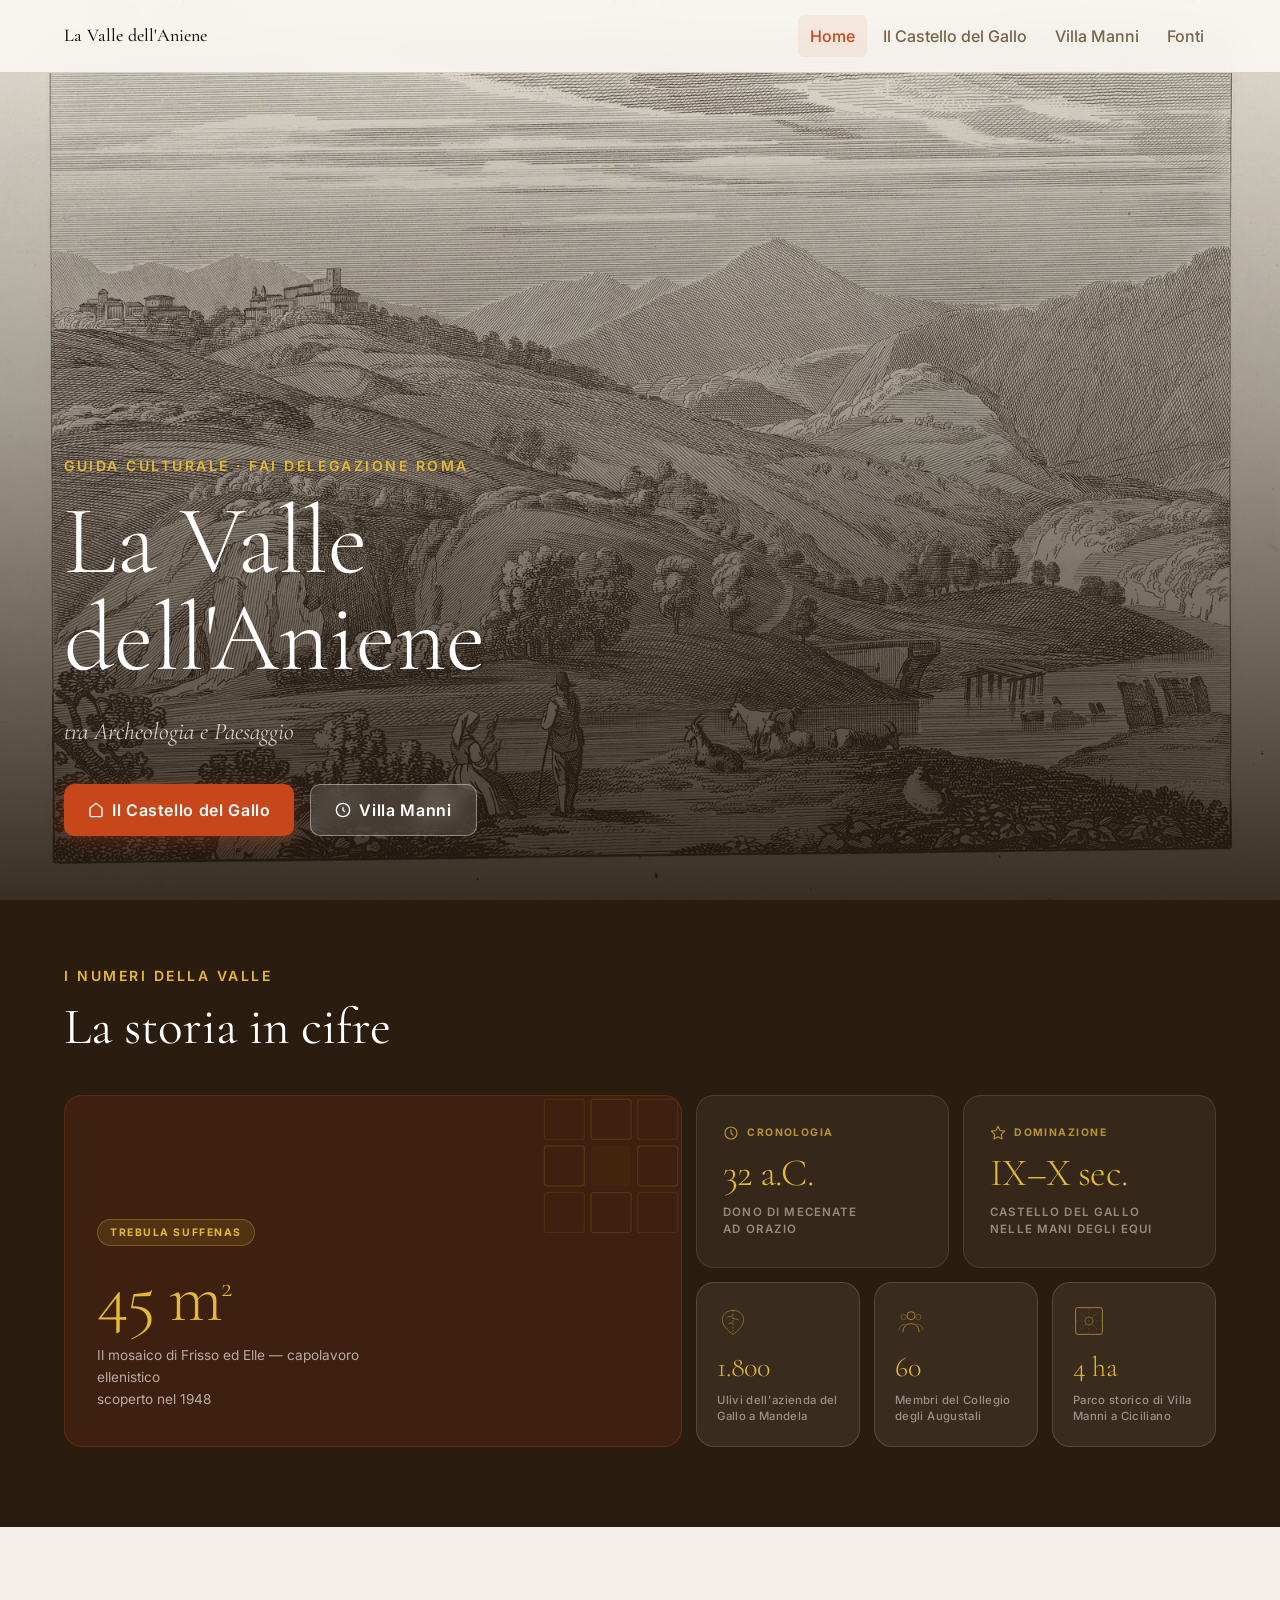
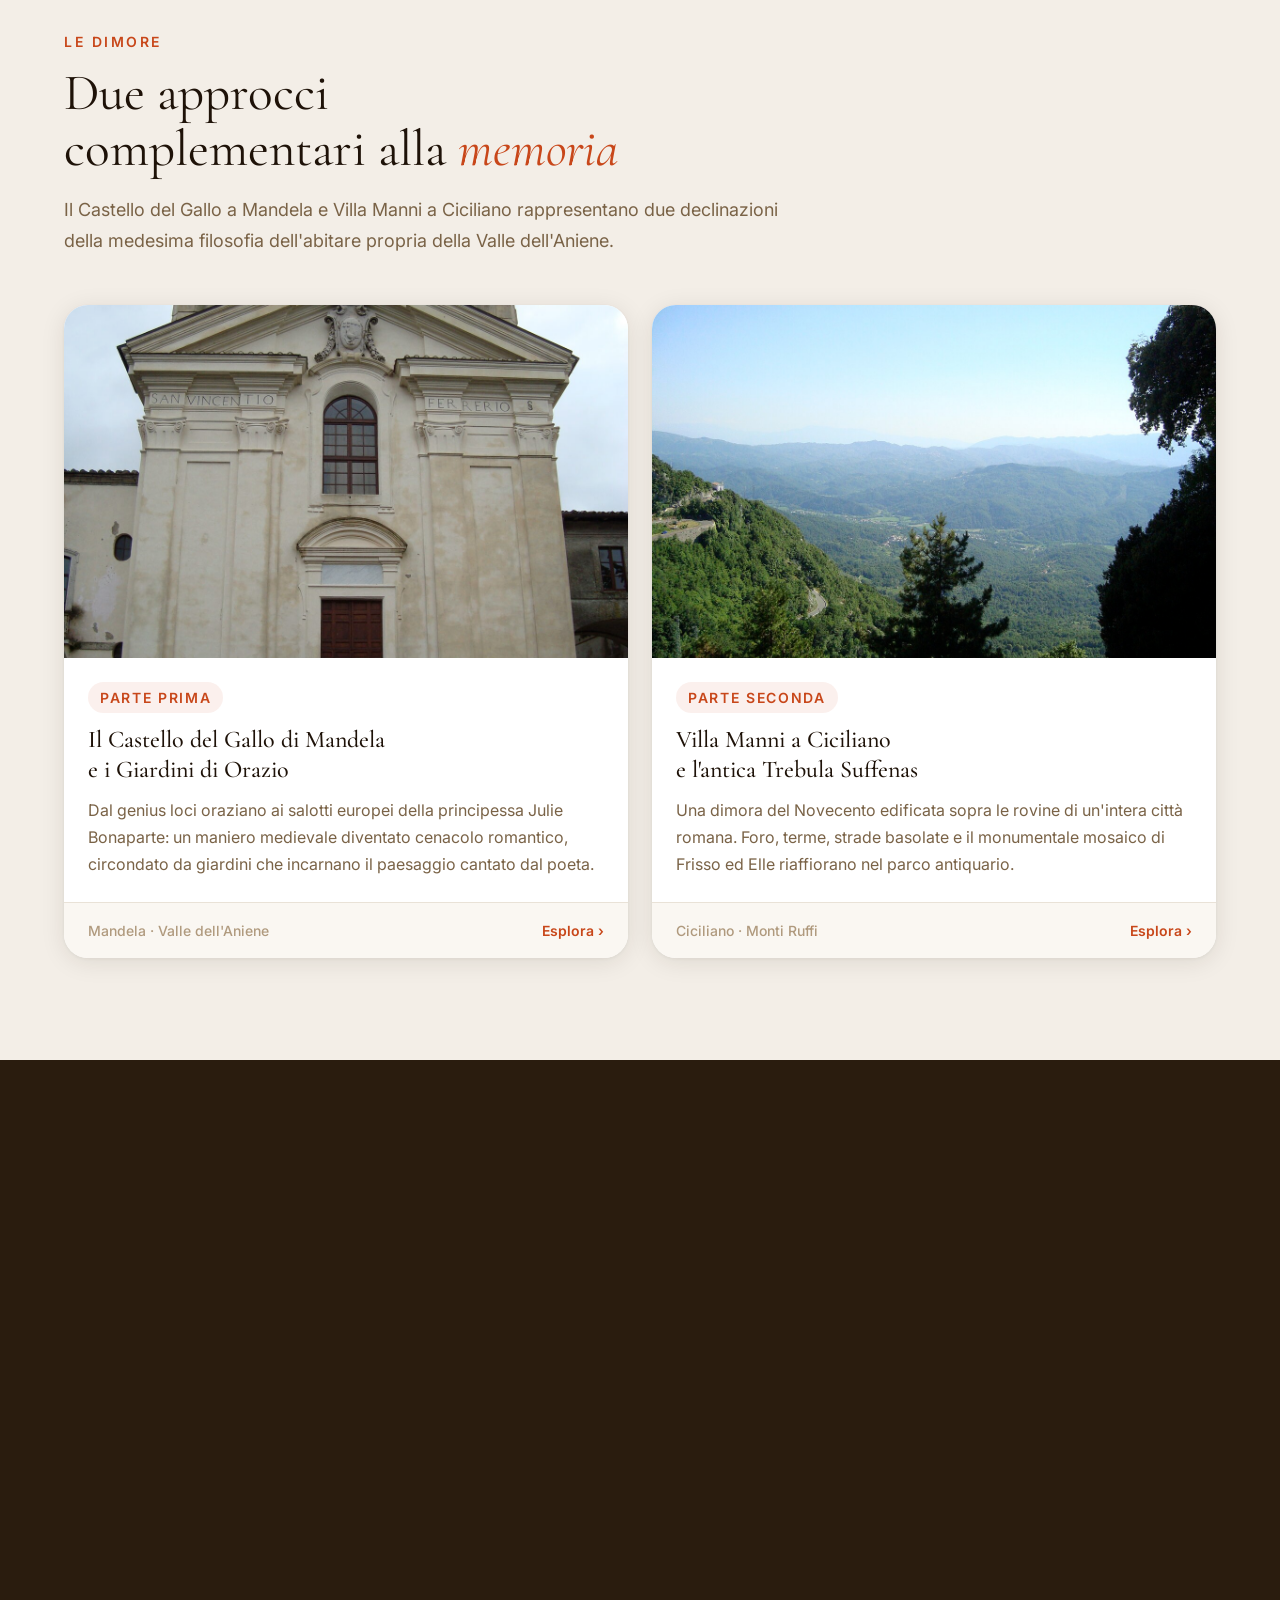
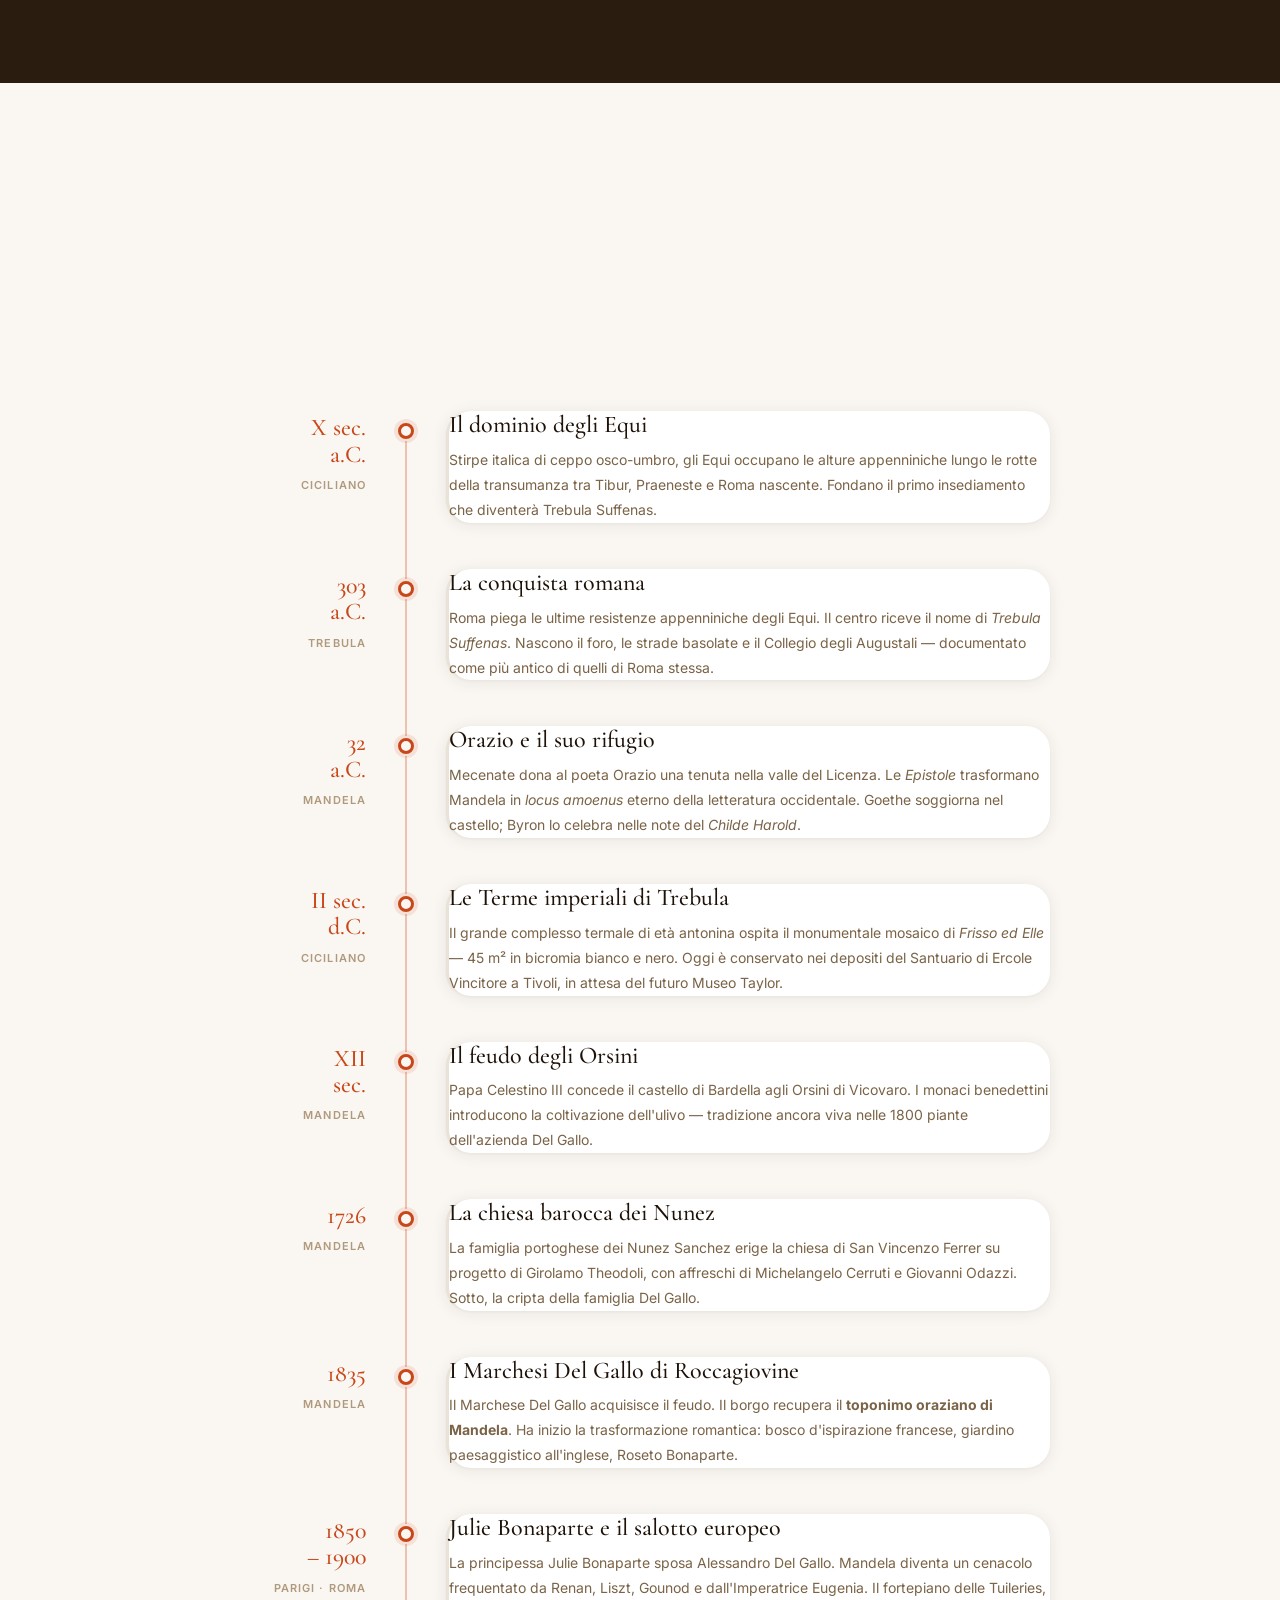
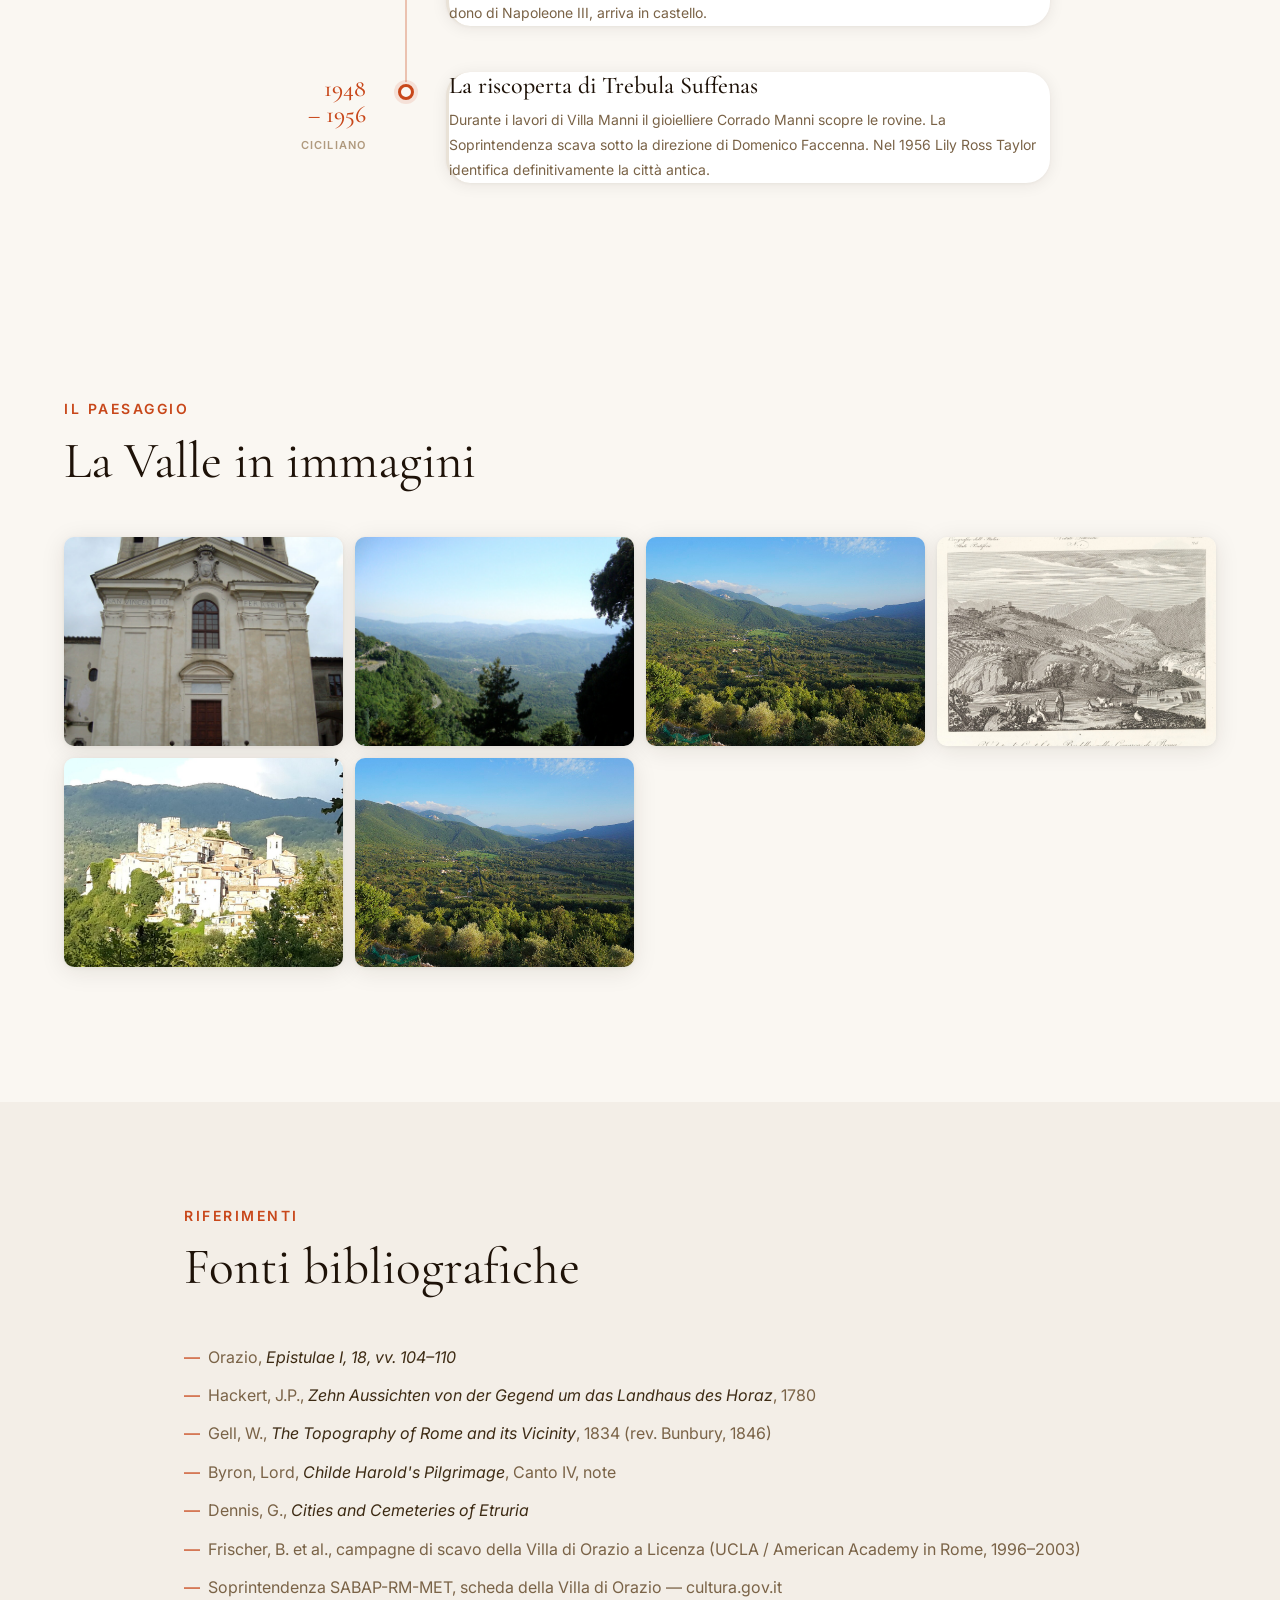
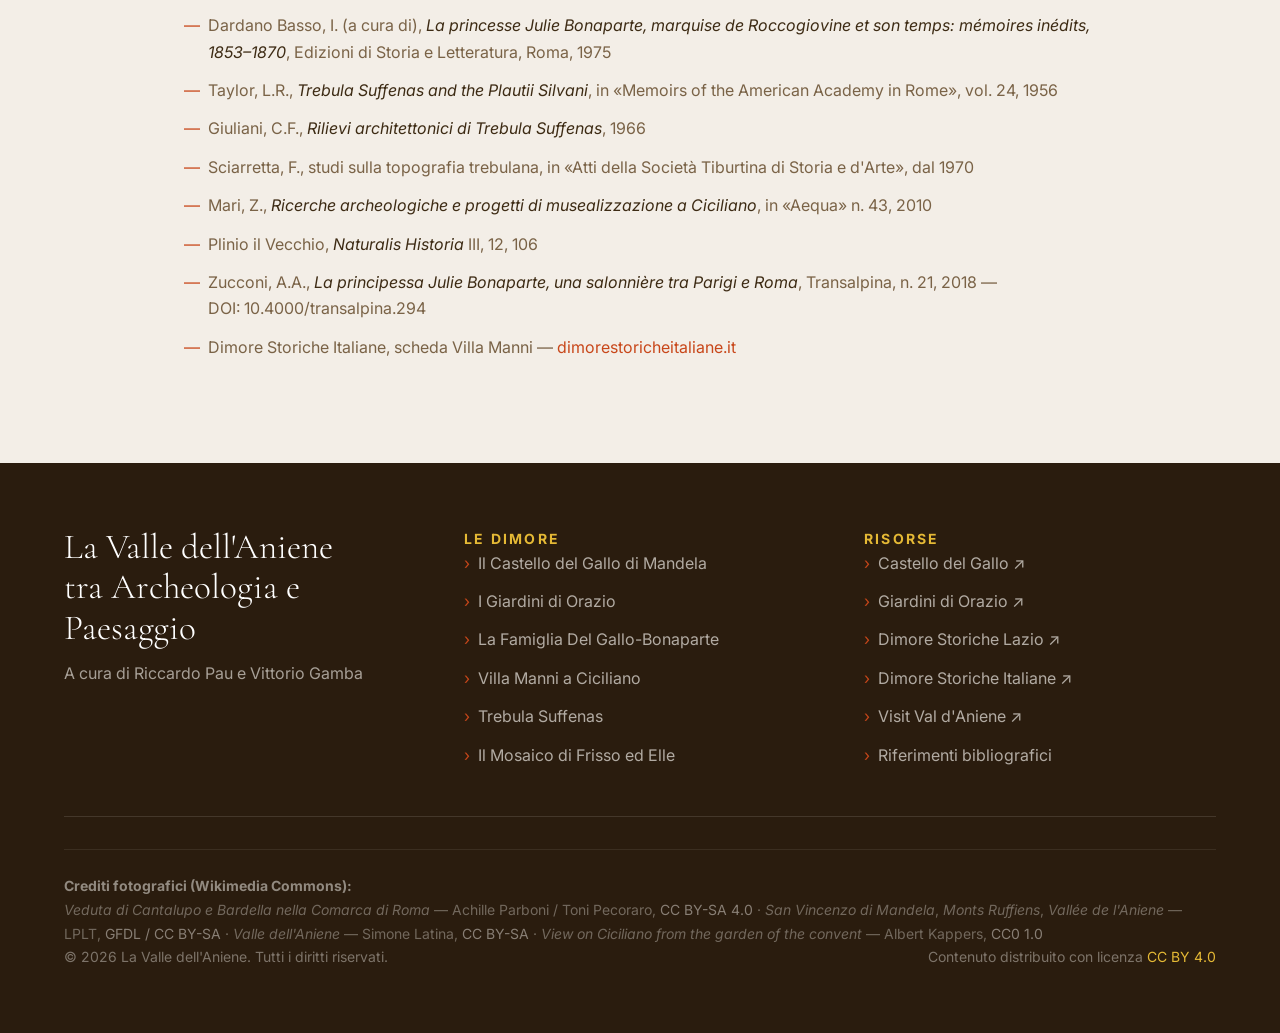
==== index.html @ 8fbff238 "Sito completo: Valle dell'Aniene — Guida Culturale FAI" ====
<!DOCTYPE html>
<html lang="it" data-theme="light">
<head>
  <meta charset="UTF-8"/>
  <meta name="viewport" content="width=device-width, initial-scale=1.0"/>
  <meta name="description" content="Guida culturale FAI Delegazione Roma — La Valle dell'Aniene tra Archeologia e Paesaggio. Il Castello del Gallo di Mandela e Villa Manni a Ciciliano."/>
  <title>Valle dell'Aniene — Guida Culturale FAI</title>

  <!-- Fonts -->
  <link rel="preconnect" href="https://fonts.googleapis.com"/>
  <link rel="preconnect" href="https://fonts.gstatic.com" crossorigin/>
  <link href="https://fonts.googleapis.com/css2?family=Cormorant+Garamond:ital,wght@0,300;0,400;0,500;0,600;1,300;1,400;1,500&family=Inter:wght@300;400;500;600&display=swap" rel="stylesheet"/>

  <link rel="stylesheet" href="css/style.css"/>

  <style>
    /* Hero background for home */
    .hero-main { background-image: url('img/veduta-cantalupo-bardella.jpg'); }
  </style>
</head>
<body>

<!-- ══ HEADER ══════════════════════════════════════════════ -->
<header class="site-header" role="banner">
  <nav class="nav-inner" aria-label="Navigazione principale">
    <a href="index.html" class="nav-logo" aria-label="Valle dell'Aniene, homepage">
      <span class="nav-logo-text">
        <span class="title">La Valle dell'Aniene</span>
      </span>
    </a>

    <ul class="nav-links" role="list">
      <li><a href="#home" class="active">Home</a></li>
      <li><a href="parte-prima.html">Il Castello del Gallo</a></li>
      <li><a href="parte-seconda.html">Villa Manni</a></li>
      <li><a href="#bibliografia">Fonti</a></li>
    </ul>

    <button class="nav-menu-btn" aria-label="Apri menu" aria-expanded="false">
      <span></span><span></span><span></span>
    </button>
  </nav>
</header>

<!-- ══ HERO PRINCIPALE ══════════════════════════════════════ -->
<section class="hero hero-main" id="home" aria-label="Hero principale">
  <div class="hero-bg" style="background-image:url('img/veduta-cantalupo-bardella.jpg')"></div>
  <div class="hero-overlay"></div>
  <div class="hero-content container--wide">
    <p class="hero-label">Guida Culturale · FAI Delegazione Roma</p>
    <h1 class="hero-title">La Valle<br>dell'Aniene</h1>
    <p class="hero-subtitle">tra Archeologia e Paesaggio</p>
    <div class="hero-cta-group">
      <a href="parte-prima.html" class="btn btn-primary">
        <svg width="16" height="16" viewBox="0 0 24 24" fill="none" stroke="currentColor" stroke-width="2"><path d="M3 9l9-7 9 7v11a2 2 0 0 1-2 2H5a2 2 0 0 1-2-2z"/></svg>
        Il Castello del Gallo
      </a>
      <a href="parte-seconda.html" class="btn btn-outline">
        <svg width="16" height="16" viewBox="0 0 24 24" fill="none" stroke="currentColor" stroke-width="2"><circle cx="12" cy="12" r="10"/><path d="M12 8v4l3 3"/></svg>
        Villa Manni
      </a>
    </div>
  </div>
</section>

<!-- ══ KPI / NUMERI ══════════════════════════════════════════ -->
<section class="kpi-section" id="numeri">
  <div class="container container--wide">
    <div class="section-header reveal">
      <p class="section-label">I numeri della Valle</p>
      <h2 class="section-title">La storia in cifre</h2>
    </div>

    <div class="bento-grid">

      <!-- CARD HERO: il mosaico, la scoperta piu' iconica -->
      <div class="bento-card bento-hero reveal" data-accent="mosaic">
        <div class="bento-deco" aria-hidden="true">
          <svg viewBox="0 0 120 120" fill="none" xmlns="http://www.w3.org/2000/svg">
            <rect x="10" y="10" width="30" height="30" rx="2" stroke="currentColor" stroke-width="1" opacity="0.4"/>
            <rect x="45" y="10" width="30" height="30" rx="2" stroke="currentColor" stroke-width="1" opacity="0.6"/>
            <rect x="80" y="10" width="30" height="30" rx="2" stroke="currentColor" stroke-width="1" opacity="0.4"/>
            <rect x="10" y="45" width="30" height="30" rx="2" stroke="currentColor" stroke-width="1" opacity="0.6"/>
            <rect x="45" y="45" width="30" height="30" rx="2" fill="currentColor" opacity="0.15"/>
            <rect x="80" y="45" width="30" height="30" rx="2" stroke="currentColor" stroke-width="1" opacity="0.6"/>
            <rect x="10" y="80" width="30" height="30" rx="2" stroke="currentColor" stroke-width="1" opacity="0.4"/>
            <rect x="45" y="80" width="30" height="30" rx="2" stroke="currentColor" stroke-width="1" opacity="0.6"/>
            <rect x="80" y="80" width="30" height="30" rx="2" stroke="currentColor" stroke-width="1" opacity="0.4"/>
          </svg>
        </div>
        <div class="bento-body">
          <div class="bento-tag">Trebula Suffenas</div>
          <div class="bento-num">45 m<sup>2</sup></div>
          <div class="bento-desc">Il mosaico di Frisso ed Elle &mdash; capolavoro ellenistico<br>scoperto nel 1948</div>
        </div>
      </div>

      <!-- CARD MEDIA: Orazio -->
      <div class="bento-card bento-med reveal">
        <div class="bento-eyebrow">
          <svg viewBox="0 0 24 24" fill="none" stroke="currentColor" stroke-width="1.7" stroke-linecap="round" stroke-linejoin="round"><circle cx="12" cy="12" r="9"/><polyline points="12 7 12 12 15 15"/></svg>
          <span>Cronologia</span>
        </div>
        <div class="bento-num bento-num--lg">32 a.C.</div>
        <div class="bento-label">Dono di Mecenate<br>ad Orazio</div>
      </div>

      <!-- CARD MEDIA: Equi -->
      <div class="bento-card bento-med reveal">
        <div class="bento-eyebrow">
          <svg viewBox="0 0 24 24" fill="none" stroke="currentColor" stroke-width="1.7" stroke-linecap="round" stroke-linejoin="round"><polygon points="12 2 15.09 8.26 22 9.27 17 14.14 18.18 21.02 12 17.77 5.82 21.02 7 14.14 2 9.27 8.91 8.26 12 2"/></svg>
          <span>Dominazione</span>
        </div>
        <div class="bento-num bento-num--lg">IX&ndash;X sec.</div>
        <div class="bento-label">Castello del Gallo<br>nelle mani degli Equi</div>
      </div>

      <!-- ROW 2: 3 card orizzontali in griglia nested -->
      <div class="bento-row2 reveal">

        <!-- Ulivi -->
        <div class="bento-wide">
          <div class="bento-side-icon" aria-hidden="true">
            <svg viewBox="0 0 48 48" fill="none" xmlns="http://www.w3.org/2000/svg">
              <path d="M24 44 C24 44 8 34 8 22 C8 14 15 8 24 8 C33 8 40 14 40 22 C40 34 24 44 24 44Z" stroke="currentColor" stroke-width="1.5" opacity="0.7"/>
              <path d="M24 8 L24 44" stroke="currentColor" stroke-width="1.2" stroke-dasharray="2 3"/>
              <path d="M16 18 C19 16 22 18 24 16" stroke="currentColor" stroke-width="1.2" stroke-linecap="round"/>
              <path d="M32 22 C29 20 26 22 24 20" stroke="currentColor" stroke-width="1.2" stroke-linecap="round"/>
              <path d="M18 28 C21 26 23 28 24 26" stroke="currentColor" stroke-width="1.2" stroke-linecap="round"/>
            </svg>
          </div>
          <div class="bento-num--md">1.800</div>
          <div class="bento-label">Ulivi dell'azienda del Gallo a Mandela</div>
        </div>

        <!-- Augustali -->
        <div class="bento-wide">
          <div class="bento-side-icon" aria-hidden="true">
            <svg viewBox="0 0 48 48" fill="none" xmlns="http://www.w3.org/2000/svg">
              <circle cx="24" cy="16" r="6" stroke="currentColor" stroke-width="1.5"/>
              <path d="M12 40 C12 33 17 28 24 28 C31 28 36 33 36 40" stroke="currentColor" stroke-width="1.5" stroke-linecap="round"/>
              <path d="M6 38 C6 33 10 29 16 29" stroke="currentColor" stroke-width="1.2" stroke-linecap="round" opacity="0.6"/>
              <circle cx="13" cy="18" r="4" stroke="currentColor" stroke-width="1.2" opacity="0.6"/>
              <path d="M42 38 C42 33 38 29 32 29" stroke="currentColor" stroke-width="1.2" stroke-linecap="round" opacity="0.6"/>
              <circle cx="35" cy="18" r="4" stroke="currentColor" stroke-width="1.2" opacity="0.6"/>
            </svg>
          </div>
          <div class="bento-num--md">60</div>
          <div class="bento-label">Membri del Collegio degli Augustali</div>
        </div>

        <!-- Parco -->
        <div class="bento-wide">
          <div class="bento-side-icon" aria-hidden="true">
            <svg viewBox="0 0 48 48" fill="none" xmlns="http://www.w3.org/2000/svg">
              <rect x="4" y="4" width="40" height="40" rx="3" stroke="currentColor" stroke-width="1.5"/>
              <path d="M4 24 L44 24" stroke="currentColor" stroke-width="1" stroke-dasharray="3 3" opacity="0.4"/>
              <path d="M24 4 L24 44" stroke="currentColor" stroke-width="1" stroke-dasharray="3 3" opacity="0.4"/>
              <circle cx="24" cy="24" r="6" stroke="currentColor" stroke-width="1.2" opacity="0.7"/>
              <path d="M12 12 L20 20 M36 12 L28 20 M12 36 L20 28 M36 36 L28 28" stroke="currentColor" stroke-width="1" opacity="0.4"/>
            </svg>
          </div>
          <div class="bento-num--md">4 ha</div>
          <div class="bento-label">Parco storico di Villa Manni a Ciciliano</div>
        </div>

      </div><!-- /bento-row2 -->

    </div>
  </div>
</section>


<!-- ══ LE DUE DIMORE — CARD 3D ══════════════════════════════ -->
<section class="section section--cream2" id="dimore">
  <div class="container--wide container">
    <div class="section-header reveal">
      <p class="section-label">Le dimore</p>
      <h2 class="section-title">Due approcci<br>complementari alla <em>memoria</em></h2>
      <p class="section-intro">Il Castello del Gallo a Mandela e Villa Manni a Ciciliano rappresentano due declinazioni della medesima filosofia dell'abitare propria della Valle dell'Aniene.</p>
    </div>

    <div class="cards-grid cards-grid--2">
      <!-- Card 1 -->
      <article class="card-3d">
        <img
          class="card-img"
          src="img/san-vincenzo-mandela.jpg"
          alt="Castello del Gallo di Mandela, esterno"
          loading="lazy"
        />
        <div class="card-body">
          <span class="card-tag">Parte Prima</span>
          <h3 class="card-title">Il Castello del Gallo di Mandela<br>e i Giardini di Orazio</h3>
          <p class="card-text">Dal genius loci oraziano ai salotti europei della principessa Julie Bonaparte: un maniero medievale diventato cenacolo romantico, circondato da giardini che incarnano il paesaggio cantato dal poeta.</p>
        </div>
        <div class="card-footer">
          <span class="card-meta">Mandela · Valle dell'Aniene</span>
          <a href="parte-prima.html" class="card-link">Esplora ›</a>
        </div>
      </article>

      <!-- Card 2 -->
      <article class="card-3d">
        <img
          class="card-img"
          src="img/monts-ruffiens.jpg"
          alt="Villa Manni Ciciliano — rovine di Trebula Suffenas"
          loading="lazy"
        />
        <div class="card-body">
          <span class="card-tag">Parte Seconda</span>
          <h3 class="card-title">Villa Manni a Ciciliano<br>e l'antica Trebula Suffenas</h3>
          <p class="card-text">Una dimora del Novecento edificata sopra le rovine di un'intera città romana. Foro, terme, strade basolate e il monumentale mosaico di Frisso ed Elle riaffiorano nel parco antiquario.</p>
        </div>
        <div class="card-footer">
          <span class="card-meta">Ciciliano · Monti Ruffi</span>
          <a href="parte-seconda.html" class="card-link">Esplora ›</a>
        </div>
      </article>
    </div>
  </div>
</section>

<!-- ══ CITAZIONE ORAZIO ══════════════════════════════════════ -->
<section class="section section--dark" id="orazio">
  <div class="container">
    <div class="reveal">
      <p class="section-label">Orazio, Epistulae I, 18, vv. 104–110</p>
      <blockquote class="quote-block" style="background:rgba(250,247,242,0.06); border-left-color:var(--fai-gold-l);">
        <p class="quote-text" style="color:rgba(250,247,242,0.92);">
          «Me quotiens reficit gelidus Digentia rivus,<br>
          quem Mandela bibit, rugosus frigore pagus…»
        </p>
        <p class="quote-text" style="font-size:var(--text-base); color:rgba(250,247,242,0.65); margin-top:var(--sp-4);">
          «Ogni volta che mi ritempra il gelido ruscello Digentia, che beve Mandela, villaggio raggrinzito dal freddo…»
        </p>
        <p class="quote-source" style="color:rgba(250,247,242,0.45); margin-top:var(--sp-3);">— QUINTO ORAZIO FLACCO, I secolo a.C.</p>
      </blockquote>
      <p class="section-intro" style="color:rgba(250,247,242,0.65); margin-top:var(--sp-6);">
        Questa evocazione poetica trasformò la Valle in un <em>locus amoenus</em> della cultura occidentale, archetipo di rifugio spirituale. I resti della Villa di Orazio a Licenza sono visitabili oggi, punto di partenza per comprendere la fascinazione che questi luoghi esercitano da millenni.
      </p>
    </div>
  </div>
</section>







<!-- ══ TIMELINE VERTICALE ═══════════════════════════════════ -->
<section class="section tl-section" id="cronologia">
  <div class="container">
    <div class="section-header reveal">
      <p class="section-label">Cronologia</p>
      <h2 class="section-title">Duemila anni<br>di <em>storia</em> in Valle</h2>
      <p class="section-intro">Dal dominio degli Equi alla principessa Julie Bonaparte, la Valle dell'Aniene ha attraversato epoche e civiltà che ne hanno plasmato il paesaggio e la memoria.</p>
    </div>

    <div class="tl-root">
      <ul class="tl-list" role="list">

        <li class="tl-step">
          <div class="tl-left">
            <span class="tl-date">X sec.<br>a.C.</span>
            <span class="tl-place">Ciciliano</span>
          </div>
          <div class="tl-mid">
            <div class="tl-seg-t"></div>
            <div class="tl-dot"></div>
            <div class="tl-seg-b"></div>
          </div>
          <div class="tl-right">
            <div class="tl-card">
              <h3 class="tl-card-title">Il dominio degli Equi</h3>
              <p class="tl-card-text">Stirpe italica di ceppo osco-umbro, gli Equi occupano le alture appenniniche lungo le rotte della transumanza tra Tibur, Praeneste e Roma nascente. Fondano il primo insediamento che diventerà Trebula Suffenas.</p>
            </div>
          </div>
        </li>

        <li class="tl-step">
          <div class="tl-left">
            <span class="tl-date">303<br>a.C.</span>
            <span class="tl-place">Trebula</span>
          </div>
          <div class="tl-mid">
            <div class="tl-seg-t"></div>
            <div class="tl-dot"></div>
            <div class="tl-seg-b"></div>
          </div>
          <div class="tl-right">
            <div class="tl-card">
              <h3 class="tl-card-title">La conquista romana</h3>
              <p class="tl-card-text">Roma piega le ultime resistenze appenniniche degli Equi. Il centro riceve il nome di <em>Trebula Suffenas</em>. Nascono il foro, le strade basolate e il Collegio degli Augustali — documentato come più antico di quelli di Roma stessa.</p>
            </div>
          </div>
        </li>

        <li class="tl-step">
          <div class="tl-left">
            <span class="tl-date">32<br>a.C.</span>
            <span class="tl-place">Mandela</span>
          </div>
          <div class="tl-mid">
            <div class="tl-seg-t"></div>
            <div class="tl-dot"></div>
            <div class="tl-seg-b"></div>
          </div>
          <div class="tl-right">
            <div class="tl-card">
              <h3 class="tl-card-title">Orazio e il suo rifugio</h3>
              <p class="tl-card-text">Mecenate dona al poeta Orazio una tenuta nella valle del Licenza. Le <em>Epistole</em> trasformano Mandela in <em>locus amoenus</em> eterno della letteratura occidentale. Goethe soggiorna nel castello; Byron lo celebra nelle note del <em>Childe Harold</em>.</p>
            </div>
          </div>
        </li>

        <li class="tl-step">
          <div class="tl-left">
            <span class="tl-date">II sec.<br>d.C.</span>
            <span class="tl-place">Ciciliano</span>
          </div>
          <div class="tl-mid">
            <div class="tl-seg-t"></div>
            <div class="tl-dot"></div>
            <div class="tl-seg-b"></div>
          </div>
          <div class="tl-right">
            <div class="tl-card">
              <h3 class="tl-card-title">Le Terme imperiali di Trebula</h3>
              <p class="tl-card-text">Il grande complesso termale di età antonina ospita il monumentale mosaico di <em>Frisso ed Elle</em> — 45 m² in bicromia bianco e nero. Oggi è conservato nei depositi del Santuario di Ercole Vincitore a Tivoli, in attesa del futuro Museo Taylor.</p>
            </div>
          </div>
        </li>

        <li class="tl-step">
          <div class="tl-left">
            <span class="tl-date">XII<br>sec.</span>
            <span class="tl-place">Mandela</span>
          </div>
          <div class="tl-mid">
            <div class="tl-seg-t"></div>
            <div class="tl-dot"></div>
            <div class="tl-seg-b"></div>
          </div>
          <div class="tl-right">
            <div class="tl-card">
              <h3 class="tl-card-title">Il feudo degli Orsini</h3>
              <p class="tl-card-text">Papa Celestino III concede il castello di Bardella agli Orsini di Vicovaro. I monaci benedettini introducono la coltivazione dell'ulivo — tradizione ancora viva nelle 1800 piante dell'azienda Del Gallo.</p>
            </div>
          </div>
        </li>

        <li class="tl-step">
          <div class="tl-left">
            <span class="tl-date">1726</span>
            <span class="tl-place">Mandela</span>
          </div>
          <div class="tl-mid">
            <div class="tl-seg-t"></div>
            <div class="tl-dot"></div>
            <div class="tl-seg-b"></div>
          </div>
          <div class="tl-right">
            <div class="tl-card">
              <h3 class="tl-card-title">La chiesa barocca dei Nunez</h3>
              <p class="tl-card-text">La famiglia portoghese dei Nunez Sanchez erige la chiesa di San Vincenzo Ferrer su progetto di Girolamo Theodoli, con affreschi di Michelangelo Cerruti e Giovanni Odazzi. Sotto, la cripta della famiglia Del Gallo.</p>
            </div>
          </div>
        </li>

        <li class="tl-step">
          <div class="tl-left">
            <span class="tl-date">1835</span>
            <span class="tl-place">Mandela</span>
          </div>
          <div class="tl-mid">
            <div class="tl-seg-t"></div>
            <div class="tl-dot"></div>
            <div class="tl-seg-b"></div>
          </div>
          <div class="tl-right">
            <div class="tl-card">
              <h3 class="tl-card-title">I Marchesi Del Gallo di Roccagiovine</h3>
              <p class="tl-card-text">Il Marchese Del Gallo acquisisce il feudo. Il borgo recupera il <strong>toponimo oraziano di Mandela</strong>. Ha inizio la trasformazione romantica: bosco d'ispirazione francese, giardino paesaggistico all'inglese, Roseto Bonaparte.</p>
            </div>
          </div>
        </li>

        <li class="tl-step">
          <div class="tl-left">
            <span class="tl-date">1850<br>– 1900</span>
            <span class="tl-place">Parigi · Roma</span>
          </div>
          <div class="tl-mid">
            <div class="tl-seg-t"></div>
            <div class="tl-dot"></div>
            <div class="tl-seg-b"></div>
          </div>
          <div class="tl-right">
            <div class="tl-card">
              <h3 class="tl-card-title">Julie Bonaparte e il salotto europeo</h3>
              <p class="tl-card-text">La principessa Julie Bonaparte sposa Alessandro Del Gallo. Mandela diventa un cenacolo frequentato da Renan, Liszt, Gounod e dall'Imperatrice Eugenia. Il fortepiano delle Tuileries, dono di Napoleone III, arriva in castello.</p>
            </div>
          </div>
        </li>

        <li class="tl-step">
          <div class="tl-left">
            <span class="tl-date">1948<br>– 1956</span>
            <span class="tl-place">Ciciliano</span>
          </div>
          <div class="tl-mid">
            <div class="tl-seg-t"></div>
            <div class="tl-dot"></div>
            <div class="tl-seg-b"></div>
          </div>
          <div class="tl-right">
            <div class="tl-card">
              <h3 class="tl-card-title">La riscoperta di Trebula Suffenas</h3>
              <p class="tl-card-text">Durante i lavori di Villa Manni il gioielliere Corrado Manni scopre le rovine. La Soprintendenza scava sotto la direzione di Domenico Faccenna. Nel 1956 Lily Ross Taylor identifica definitivamente la città antica.</p>
            </div>
          </div>
        </li>

      </ul>
    </div><!-- /tl-root -->
  </div>
</section>

<!-- ══ GALLERIA IMMAGINI ════════════════════════════════════ -->
<section class="section section--cream" id="galleria">
  <div class="container--wide container">
    <div class="section-header reveal">
      <p class="section-label">Il paesaggio</p>
      <h2 class="section-title">La Valle in immagini</h2>
    </div>

    <div class="gallery">
      <div class="gallery-item">
        <img src="img/san-vincenzo-mandela.jpg" alt="Esterno Castello del Gallo" loading="lazy"/>
      </div>
      <div class="gallery-item">
        <img src="img/monts-ruffiens.jpg" alt="Colonne romane a Villa Manni" loading="lazy"/>
      </div>
      <div class="gallery-item">
        <img src="img/valle-aniene-panorama.jpg" alt="Panorama Valle dell'Aniene" loading="lazy"/>
      </div>
      <div class="gallery-item">
        <img src="img/veduta-cantalupo-bardella.jpg" alt="Sala da pranzo Castello del Gallo" loading="lazy"/>
      </div>
      <div class="gallery-item">
        <img src="img/ciciliano-convento.jpg" alt="Parco archeologico Villa Manni" loading="lazy"/>
      </div>
      <div class="gallery-item">
        <img src="img/valle-aniene-panorama.jpg" alt="Trevi nel Lazio, Val d'Aniene" loading="lazy"/>
      </div>
    </div>
  </div>
</section>

<!-- ══ LIGHTBOX ═════════════════════════════════════════════ -->
<div class="lightbox" role="dialog" aria-label="Visualizzatore immagine">
  <button class="lightbox-close" aria-label="Chiudi">✕</button>
  <img class="lightbox-img" src="" alt=""/>
</div>

<!-- ══ BIBLIOGRAPHY ═════════════════════════════════════════ -->
<section class="section section--cream2" id="bibliografia">
  <div class="container">
    <div class="section-header reveal">
      <p class="section-label">Riferimenti</p>
      <h2 class="section-title">Fonti bibliografiche</h2>
    </div>
    <ul class="bib-list reveal">
      <li>Orazio, <em>Epistulae I, 18, vv. 104–110</em></li>
      <li>Hackert, J.P., <em>Zehn Aussichten von der Gegend um das Landhaus des Horaz</em>, 1780</li>
      <li>Gell, W., <em>The Topography of Rome and its Vicinity</em>, 1834 (rev. Bunbury, 1846)</li>
      <li>Byron, Lord, <em>Childe Harold's Pilgrimage</em>, Canto IV, note</li>
      <li>Dennis, G., <em>Cities and Cemeteries of Etruria</em></li>
      <li>Frischer, B. et al., campagne di scavo della Villa di Orazio a Licenza (UCLA / American Academy in Rome, 1996–2003)</li>
      <li>Soprintendenza SABAP-RM-MET, scheda della Villa di Orazio — cultura.gov.it</li>
      <li>Dardano Basso, I. (a cura di), <em>La princesse Julie Bonaparte, marquise de Roccogiovine et son temps: mémoires inédits, 1853–1870</em>, Edizioni di Storia e Letteratura, Roma, 1975</li>
      <li>Taylor, L.R., <em>Trebula Suffenas and the Plautii Silvani</em>, in «Memoirs of the American Academy in Rome», vol. 24, 1956</li>
      <li>Giuliani, C.F., <em>Rilievi architettonici di Trebula Suffenas</em>, 1966</li>
      <li>Sciarretta, F., studi sulla topografia trebulana, in «Atti della Società Tiburtina di Storia e d'Arte», dal 1970</li>
      <li>Mari, Z., <em>Ricerche archeologiche e progetti di musealizzazione a Ciciliano</em>, in «Aequa» n. 43, 2010</li>
      <li>Plinio il Vecchio, <em>Naturalis Historia</em> III, 12, 106</li>
      <li>Zucconi, A.A., <em>La principessa Julie Bonaparte, una salonnière tra Parigi e Roma</em>, Transalpina, n. 21, 2018 — DOI: 10.4000/transalpina.294</li>
      <li>Dimore Storiche Italiane, scheda Villa Manni — <a href="https://www.dimorestoricheitaliane.it" target="_blank" rel="noopener" style="color:var(--fai-orange)">dimorestoricheitaliane.it</a></li>
    </ul>
  </div>
</section>

<!-- ══ FOOTER ════════════════════════════════════════════════ -->
<footer class="site-footer" role="contentinfo">
  <div class="footer-inner">
    <div class="footer-top">
      <div class="footer-brand">
        <p class="footer-brand-name">La Valle dell'Aniene<br>tra Archeologia e Paesaggio</p>
        <p class="footer-tagline">A cura di Riccardo Pau e Vittorio Gamba</p>
      </div>

      <div>
        <p class="footer-col-title">Le dimore</p>
        <ul class="footer-links" role="list">
          <li><a href="parte-prima.html">Il Castello del Gallo di Mandela</a></li>
          <li><a href="parte-prima.html#giardini">I Giardini di Orazio</a></li>
          <li><a href="parte-prima.html#dinasti">La Famiglia Del Gallo-Bonaparte</a></li>
          <li><a href="parte-seconda.html">Villa Manni a Ciciliano</a></li>
          <li><a href="parte-seconda.html#trebula">Trebula Suffenas</a></li>
          <li><a href="parte-seconda.html#mosaico">Il Mosaico di Frisso ed Elle</a></li>
        </ul>
      </div>

      <div>
        <p class="footer-col-title">Risorse</p>
        <ul class="footer-links" role="list">
          <li><a href="https://www.castellodelgallo.it" target="_blank" rel="noopener">Castello del Gallo ↗</a></li>
          <li><a href="https://www.giardinidiorazio.org" target="_blank" rel="noopener">Giardini di Orazio ↗</a></li>
          <li><a href="https://www.retedimorestorichelazio.it" target="_blank" rel="noopener">Dimore Storiche Lazio ↗</a></li>
          <li><a href="https://www.dimorestoricheitaliane.it" target="_blank" rel="noopener">Dimore Storiche Italiane ↗</a></li>
          <li><a href="https://www.visitvaldaniene.it" target="_blank" rel="noopener">Visit Val d'Aniene ↗</a></li>
          <li><a href="#bibliografia">Riferimenti bibliografici</a></li>
        </ul>
      </div>
    </div>

    <div class="footer-credits" style="padding-top:var(--sp-6);border-top:1px solid rgba(250,247,242,0.08);margin-top:var(--sp-6);">
      <p style="font-size:var(--text-xs);color:rgba(250,247,242,0.35);line-height:1.7;">
        <strong style="color:rgba(250,247,242,0.50);">Crediti fotografici (Wikimedia Commons):</strong><br>
        <em>Veduta di Cantalupo e Bardella nella Comarca di Roma</em> — Achille Parboni / Toni Pecoraro, 
        <a href="https://commons.wikimedia.org/wiki/File:Veduta_di_Cantalupo_e_Bardella_nella_Comarca_di_Roma.jpg" target="_blank" rel="noopener" style="color:rgba(250,247,242,0.45);">CC BY-SA 4.0</a> ·
        <em>San Vincenzo di Mandela</em>, <em>Monts Ruffiens</em>, <em>Vallée de l'Aniene</em> — LPLT, 
        <a href="https://commons.wikimedia.org/wiki/Commons:GNU_Free_Documentation_License" target="_blank" rel="noopener" style="color:rgba(250,247,242,0.45);">GFDL / CC BY-SA</a> ·
        <em>Valle dell'Aniene</em> — Simone Latina, 
        <a href="https://creativecommons.org/licenses/by-sa/4.0/" target="_blank" rel="noopener" style="color:rgba(250,247,242,0.45);">CC BY-SA</a> ·
        <em>View on Ciciliano from the garden of the convent</em> — Albert Kappers, 
        <a href="https://creativecommons.org/publicdomain/zero/1.0/" target="_blank" rel="noopener" style="color:rgba(250,247,242,0.45);">CC0 1.0</a>
      </p>
    </div>
    <div class="footer-bottom">
      <p class="footer-copyright">© 2026 La Valle dell'Aniene. Tutti i diritti riservati.</p>
      <p class="footer-license">Contenuto distribuito con licenza <a href="https://creativecommons.org/licenses/by/4.0/deed.it" target="_blank" rel="noopener">CC BY 4.0</a></p>
    </div>
  </div>
</footer>

<!-- ══ BACK TO TOP ══════════════════════════════════════════ -->
<button class="back-to-top" aria-label="Torna in cima">
  <svg width="20" height="20" viewBox="0 0 24 24" fill="none" stroke="currentColor" stroke-width="2.5"><path d="M18 15l-6-6-6 6"/></svg>
</button>

<script src="js/main.js"></script>
</body>
</html>
---- css/style.css ----
/* =========================================================
   FAI — La Valle dell'Aniene tra Archeologia e Paesaggio
   Palette FAI: Arancio #C8471A + Avorio/Crema + Marrone scuro
   ========================================================= */

/* ── FONT ─────────────────────────────────────────────── */
@import url('https://fonts.googleapis.com/css2?family=Cormorant+Garamond:ital,wght@0,300;0,400;0,500;0,600;1,300;1,400;1,500&family=Inter:wght@300;400;500;600&display=swap');

/* ── TOKENS ───────────────────────────────────────────── */
:root {
  /* Colori FAI */
  --fai-orange:   #C8471A;
  --fai-orange-d: #9E3210;
  --fai-orange-l: #E8632E;
  --fai-cream:    #FAF7F2;
  --fai-cream-2:  #F3EEE7;
  --fai-cream-3:  #E9E2D7;
  --fai-brown:    #2A1C0E;
  --fai-brown-m:  #5C3D1A;
  --fai-brown-l:  #8B6239;
  --fai-gold:     #C8971A;
  --fai-gold-l:   #E5B935;
  --fai-divider:  #D9D0C2;

  /* Text */
  --text-primary:  #1E1208;
  --text-body:     #3D2B14;
  --text-muted:    #7A6347;
  --text-faint:    #B09A7E;
  --text-inverse:  #FAF7F2;

  /* Type scale */
  --text-xs:   clamp(0.75rem,  0.7rem + 0.25vw, 0.875rem);
  --text-sm:   clamp(0.875rem, 0.8rem + 0.35vw, 1rem);
  --text-base: clamp(1rem,     0.95rem + 0.25vw, 1.125rem);
  --text-lg:   clamp(1.125rem, 1rem + 0.75vw,   1.5rem);
  --text-xl:   clamp(1.5rem,   1.2rem + 1.25vw,  2.25rem);
  --text-2xl:  clamp(2rem,     1.2rem + 2.5vw,   3.5rem);
  --text-3xl:  clamp(2.5rem,   1rem + 4vw,       5rem);
  --text-hero: clamp(3rem,     0.5rem + 7vw,     7rem);

  /* Spacing */
  --sp-1: 0.25rem; --sp-2: 0.5rem;  --sp-3: 0.75rem;
  --sp-4: 1rem;    --sp-6: 1.5rem;  --sp-8: 2rem;
  --sp-10: 2.5rem; --sp-12: 3rem;   --sp-16: 4rem;
  --sp-20: 5rem;   --sp-24: 6rem;   --sp-32: 8rem;

  /* Radii & shadows */
  --r-sm:  0.375rem;
  --r-md:  0.625rem;
  --r-lg:  1rem;
  --r-xl:  1.5rem;
  --shadow-card: 0 4px 24px rgba(42,28,14,0.10), 0 1px 4px rgba(42,28,14,0.06);
  --shadow-hover: 0 16px 48px rgba(42,28,14,0.18), 0 4px 12px rgba(42,28,14,0.10);
  --transition: 260ms cubic-bezier(0.16,1,0.3,1);

  /* Layout */
  --content-narrow:  640px;
  --content-default: 960px;
  --content-wide:    1200px;

  /* Fonts */
  --font-display: 'Cormorant Garamond', Georgia, serif;
  --font-body:    'Inter', system-ui, sans-serif;
}

/* ── RESET ────────────────────────────────────────────── */
*,*::before,*::after { box-sizing:border-box; margin:0; padding:0; }
html {
  -webkit-font-smoothing: antialiased;
  text-size-adjust: none;
  scroll-behavior: smooth;
  scroll-padding-top: 80px;
}
body {
  font-family: var(--font-body);
  font-size: var(--text-base);
  color: var(--text-body);
  background: var(--fai-cream);
  min-height: 100dvh;
  line-height: 1.65;
}
img, video { display:block; max-width:100%; height:auto; }
h1,h2,h3,h4,h5,h6 { text-wrap:balance; line-height:1.15; font-family:var(--font-display); }
p,li,figcaption { text-wrap:pretty; }
ul[role=list],ol[role=list] { list-style:none; }
button { cursor:pointer; background:none; border:none; font:inherit; color:inherit; }
a { color:inherit; text-decoration:none; }

@media (prefers-reduced-motion:reduce) {
  *,*::before,*::after {
    animation-duration:.01ms!important; transition-duration:.01ms!important;
  }
}

/* ── UTILITY ──────────────────────────────────────────── */
.container {
  width:100%; max-width:var(--content-default);
  margin-inline:auto; padding-inline:var(--sp-6);
}
.container--wide { max-width:var(--content-wide); }
.container--narrow { max-width:var(--content-narrow); }
.sr-only { position:absolute;width:1px;height:1px;padding:0;margin:-1px;overflow:hidden;clip:rect(0,0,0,0);white-space:nowrap;border-width:0; }

/* ── HEADER / NAV ─────────────────────────────────────── */
.site-header {
  position: fixed;
  top: 0; left: 0; right: 0;
  z-index: 100;
  background: rgba(250,247,242,0.92);
  backdrop-filter: blur(12px);
  -webkit-backdrop-filter: blur(12px);
  border-bottom: 1px solid var(--fai-divider);
  transition: box-shadow var(--transition);
}
.site-header.scrolled { box-shadow: 0 2px 20px rgba(42,28,14,0.10); }

.nav-inner {
  display: flex;
  align-items: center;
  gap: var(--sp-8);
  height: 72px;
  max-width: var(--content-wide);
  margin-inline: auto;
  padding-inline: var(--sp-6);
}

.nav-logo {
  display: flex;
  align-items: center;
  gap: var(--sp-3);
  flex-shrink: 0;
  text-decoration: none;
}
.nav-logo-icon {
  display: none;
}
.nav-logo-text {
  display: flex;
  flex-direction: column;
  line-height: 1.1;
}
.nav-logo-text .label {
  display: none;
}
.nav-logo-text .title {
  font-size: var(--text-base);
  font-family: var(--font-display);
  font-weight: 500;
  color: var(--text-primary);
  letter-spacing: 0.01em;
}

.nav-links {
  display: flex;
  align-items: center;
  gap: var(--sp-1);
  margin-left: auto;
  list-style: none;
}
.nav-links a {
  display: block;
  padding: var(--sp-2) var(--sp-3);
  font-size: var(--text-sm);
  font-weight: 500;
  color: var(--text-muted);
  border-radius: var(--r-sm);
  transition: color var(--transition), background var(--transition);
}
.nav-links a:hover, .nav-links a.active {
  color: var(--fai-orange);
  background: rgba(200,71,26,0.07);
}

.nav-menu-btn {
  display: none;
  flex-direction: column;
  gap: 5px;
  width: 32px; height: 32px;
  align-items: center;
  justify-content: center;
  border-radius: var(--r-sm);
  margin-left: auto;
}
.nav-menu-btn span {
  display: block;
  width: 22px; height: 2px;
  background: var(--text-primary);
  border-radius: 2px;
  transition: transform var(--transition), opacity var(--transition);
}
.nav-menu-btn.open span:nth-child(1) { transform: translateY(7px) rotate(45deg); }
.nav-menu-btn.open span:nth-child(2) { opacity: 0; }
.nav-menu-btn.open span:nth-child(3) { transform: translateY(-7px) rotate(-45deg); }

@media (max-width: 768px) {
  .nav-links {
    display: none;
    position: fixed;
    top: 72px; left: 0; right: 0;
    background: var(--fai-cream);
    border-bottom: 1px solid var(--fai-divider);
    flex-direction: column;
    align-items: stretch;
    gap: 0;
    padding: var(--sp-4);
    box-shadow: 0 8px 24px rgba(42,28,14,0.10);
  }
  .nav-links.open { display: flex; }
  .nav-links a { padding: var(--sp-3) var(--sp-4); font-size: var(--text-base); }
  .nav-menu-btn { display: flex; }
}

/* ── HERO ─────────────────────────────────────────────── */
.hero {
  position: relative;
  min-height: 100svh;
  display: flex;
  align-items: flex-end;
  overflow: hidden;
}
.hero-bg {
  position: absolute;
  inset: 0;
  background-size: cover;
  background-position: center;
  background-repeat: no-repeat;
  transform: scale(1.04);
  transition: transform 8s ease;
}
.hero.visible .hero-bg { transform: scale(1); }
.hero-overlay {
  position: absolute;
  inset: 0;
  background: linear-gradient(
    to top,
    rgba(30,18,8,0.88) 0%,
    rgba(30,18,8,0.40) 55%,
    rgba(30,18,8,0.10) 100%
  );
}
.hero-content {
  position: relative;
  z-index: 2;
  padding: var(--sp-20) var(--sp-6) var(--sp-16);
  max-width: var(--content-wide);
  margin-inline: auto;
  width: 100%;
}
.hero-label {
  display: inline-block;
  font-size: var(--text-xs);
  font-family: var(--font-body);
  font-weight: 600;
  letter-spacing: 0.18em;
  text-transform: uppercase;
  color: var(--fai-gold-l);
  margin-bottom: var(--sp-4);
  opacity: 0;
  transform: translateY(20px);
  transition: opacity 0.8s ease 0.3s, transform 0.8s ease 0.3s;
}
.hero.visible .hero-label { opacity: 1; transform: translateY(0); }
.hero-title {
  font-size: var(--text-hero);
  font-family: var(--font-display);
  font-weight: 300;
  color: #fff;
  line-height: 1.0;
  margin-bottom: var(--sp-6);
  opacity: 0;
  transform: translateY(30px);
  transition: opacity 0.9s ease 0.5s, transform 0.9s ease 0.5s;
  max-width: 900px;
}
.hero.visible .hero-title { opacity: 1; transform: translateY(0); }
.hero-subtitle {
  font-size: var(--text-lg);
  font-family: var(--font-display);
  font-style: italic;
  color: rgba(255,255,255,0.75);
  margin-bottom: var(--sp-8);
  max-width: 680px;
  opacity: 0;
  transform: translateY(24px);
  transition: opacity 0.9s ease 0.7s, transform 0.9s ease 0.7s;
}
.hero.visible .hero-subtitle { opacity: 1; transform: translateY(0); }
.hero-cta-group {
  display: flex;
  gap: var(--sp-4);
  flex-wrap: wrap;
  opacity: 0;
  transform: translateY(20px);
  transition: opacity 0.9s ease 0.9s, transform 0.9s ease 0.9s;
}
.hero.visible .hero-cta-group { opacity: 1; transform: translateY(0); }

/* ── BUTTONS ──────────────────────────────────────────── */
.btn {
  display: inline-flex;
  align-items: center;
  gap: var(--sp-2);
  padding: var(--sp-3) var(--sp-6);
  font-size: var(--text-sm);
  font-weight: 600;
  letter-spacing: 0.04em;
  border-radius: var(--r-md);
  transition: background var(--transition), color var(--transition), box-shadow var(--transition), transform var(--transition);
}
.btn:hover { transform: translateY(-2px); }
.btn-primary {
  background: var(--fai-orange);
  color: #fff;
  box-shadow: 0 4px 16px rgba(200,71,26,0.30);
}
.btn-primary:hover {
  background: var(--fai-orange-d);
  box-shadow: 0 8px 24px rgba(200,71,26,0.40);
}
.btn-outline {
  background: rgba(255,255,255,0.12);
  color: #fff;
  border: 1.5px solid rgba(255,255,255,0.40);
  backdrop-filter: blur(8px);
}
.btn-outline:hover {
  background: rgba(255,255,255,0.22);
  border-color: rgba(255,255,255,0.65);
}
.btn-secondary {
  background: var(--fai-cream-2);
  color: var(--fai-orange);
  border: 1.5px solid var(--fai-divider);
}
.btn-secondary:hover {
  background: var(--fai-cream-3);
  box-shadow: var(--shadow-card);
}

/* ── SECTION BASE ─────────────────────────────────────── */
.section {
  padding-block: clamp(var(--sp-16), 8vw, var(--sp-32));
}
.section--cream { background: var(--fai-cream); }
.section--cream2 { background: var(--fai-cream-2); }
.section--dark {
  background: var(--fai-brown);
  color: var(--text-inverse);
}
.section--dark .section-label { color: var(--fai-gold-l); }
.section--dark .section-title { color: #fff; }
.section--dark p { color: rgba(250,247,242,0.82); }

.section-label {
  font-size: var(--text-xs);
  font-weight: 600;
  letter-spacing: 0.18em;
  text-transform: uppercase;
  color: var(--fai-orange);
  margin-bottom: var(--sp-3);
}
.section-title {
  font-family: var(--font-display);
  font-size: var(--text-2xl);
  font-weight: 400;
  color: var(--text-primary);
  margin-bottom: var(--sp-4);
  line-height: 1.1;
}
.section-title em { font-style: italic; color: var(--fai-orange); }
.section-intro {
  font-size: var(--text-base);
  color: var(--text-muted);
  max-width: 68ch;
  line-height: 1.75;
}
.section-header {
  margin-bottom: var(--sp-12);
}

/* Separator ornamental */
.ornament {
  display: flex;
  align-items: center;
  gap: var(--sp-4);
  margin-block: var(--sp-8);
}
.ornament::before,.ornament::after {
  content:'';
  flex:1;
  height:1px;
  background: var(--fai-divider);
}
.ornament-dot {
  width: 8px; height: 8px;
  border-radius: 50%;
  background: var(--fai-orange);
  flex-shrink: 0;
}

/* ── CARD 3D ──────────────────────────────────────────── */
.cards-grid {
  display: grid;
  grid-template-columns: repeat(auto-fill, minmax(300px, 1fr));
  gap: var(--sp-6);
}
.cards-grid--2 { grid-template-columns: repeat(auto-fill, minmax(420px, 1fr)); }

.card-3d {
  background: #fff;
  border-radius: var(--r-xl);
  overflow: hidden;
  box-shadow: var(--shadow-card);
  transform-style: preserve-3d;
  transition: transform var(--transition), box-shadow var(--transition);
  will-change: transform;
  cursor: default;
  /* Initial reveal state */
  opacity: 0;
  transform: translateY(40px) perspective(800px);
}
.card-3d.revealed {
  opacity: 1;
  transform: translateY(0) perspective(800px);
  transition: opacity 0.7s ease, transform 0.7s ease, box-shadow var(--transition);
}
.card-3d:hover {
  transform: perspective(800px) rotateX(3deg) rotateY(-3deg) translateY(-6px);
  box-shadow: var(--shadow-hover);
}

.card-img {
  width: 100%;
  aspect-ratio: 16/10;
  object-fit: cover;
  display: block;
  transition: transform 0.5s ease;
}
.card-3d:hover .card-img { transform: scale(1.04); }
.card-body {
  padding: var(--sp-6);
}
.card-tag {
  display: inline-block;
  font-size: var(--text-xs);
  font-weight: 600;
  letter-spacing: 0.12em;
  text-transform: uppercase;
  color: var(--fai-orange);
  background: rgba(200,71,26,0.08);
  padding: var(--sp-1) var(--sp-3);
  border-radius: var(--r-full, 9999px);
  margin-bottom: var(--sp-3);
}
.card-title {
  font-family: var(--font-display);
  font-size: var(--text-lg);
  font-weight: 500;
  color: var(--text-primary);
  margin-bottom: var(--sp-3);
  line-height: 1.25;
}
.card-text {
  font-size: var(--text-sm);
  color: var(--text-muted);
  line-height: 1.7;
}
.card-footer {
  display: flex;
  align-items: center;
  justify-content: space-between;
  padding: var(--sp-4) var(--sp-6);
  border-top: 1px solid var(--fai-cream-3);
  background: var(--fai-cream);
}
.card-meta {
  font-size: var(--text-xs);
  color: var(--text-faint);
  font-weight: 500;
}
.card-link {
  font-size: var(--text-xs);
  font-weight: 600;
  color: var(--fai-orange);
  display: flex;
  align-items: center;
  gap: var(--sp-1);
  transition: gap var(--transition), color var(--transition);
}
.card-link:hover { gap: var(--sp-2); color: var(--fai-orange-d); }

/* ── PARTE HERO (section hero per le due parti) ───────── */
.part-hero {
  position: relative;
  min-height: 55vh;
  display: flex;
  align-items: flex-end;
  overflow: hidden;
  border-radius: var(--r-xl);
  margin-block: var(--sp-8);
}
.part-hero-bg {
  position: absolute; inset: 0;
  background-size: cover; background-position: center;
  transition: transform 0.6s ease;
}
.part-hero:hover .part-hero-bg { transform: scale(1.03); }
.part-hero-overlay {
  position: absolute; inset: 0;
  background: linear-gradient(to top, rgba(30,18,8,0.85) 0%, rgba(30,18,8,0.15) 60%, transparent 100%);
}
.part-hero-content {
  position: relative; z-index: 2;
  padding: var(--sp-10) var(--sp-8);
  width: 100%;
}
.part-hero-num {
  font-size: var(--text-xs);
  font-weight: 600;
  letter-spacing: 0.18em;
  text-transform: uppercase;
  color: var(--fai-gold-l);
  margin-bottom: var(--sp-3);
}
.part-hero-title {
  font-family: var(--font-display);
  font-size: var(--text-2xl);
  font-weight: 300;
  color: #fff;
  line-height: 1.1;
  margin-bottom: var(--sp-2);
}
.part-hero-sub {
  font-family: var(--font-display);
  font-style: italic;
  font-size: var(--text-lg);
  color: rgba(255,255,255,0.72);
}

/* ── TIMELINE ─────────────────────────────────────────── */
.timeline {
  position: relative;
  padding-left: var(--sp-10);
}
.timeline::before {
  content:'';
  position: absolute;
  left: 0; top: 0; bottom: 0;
  width: 2px;
  background: linear-gradient(to bottom, var(--fai-orange) 0%, var(--fai-divider) 100%);
}
.timeline-item {
  position: relative;
  margin-bottom: var(--sp-10);
  opacity: 0;
  transform: translateX(-20px);
  transition: opacity 0.6s ease, transform 0.6s ease;
}
.timeline-item.revealed { opacity: 1; transform: translateX(0); }
.timeline-dot {
  position: absolute;
  left: calc(-1 * var(--sp-10) - 5px);
  top: 6px;
  width: 12px; height: 12px;
  border-radius: 50%;
  background: var(--fai-orange);
  border: 2px solid var(--fai-cream);
  box-shadow: 0 0 0 3px rgba(200,71,26,0.20);
}
.timeline-date {
  font-size: var(--text-xs);
  font-weight: 600;
  letter-spacing: 0.12em;
  color: var(--fai-orange);
  text-transform: uppercase;
  margin-bottom: var(--sp-1);
}
.timeline-title {
  font-family: var(--font-display);
  font-size: var(--text-lg);
  font-weight: 500;
  color: var(--text-primary);
  margin-bottom: var(--sp-2);
}
.timeline-text {
  font-size: var(--text-sm);
  color: var(--text-muted);
  line-height: 1.75;
}

/* ── BLOCKQUOTE / CITAZIONE ───────────────────────────── */
.quote-block {
  border-left: 3px solid var(--fai-orange);
  padding: var(--sp-6) var(--sp-8);
  margin-block: var(--sp-8);
  background: var(--fai-cream-2);
  border-radius: 0 var(--r-lg) var(--r-lg) 0;
}
.quote-text {
  font-family: var(--font-display);
  font-style: italic;
  font-size: var(--text-lg);
  color: var(--fai-brown-m);
  line-height: 1.6;
  margin-bottom: var(--sp-3);
}
.quote-source {
  font-size: var(--text-xs);
  font-weight: 600;
  color: var(--text-muted);
  letter-spacing: 0.08em;
}

/* ── CALLOUT BOXES ────────────────────────────────────── */
.callout {
  border-radius: var(--r-lg);
  padding: var(--sp-5) var(--sp-6);
  margin-block: var(--sp-6);
  display: flex;
  gap: var(--sp-4);
  align-items: flex-start;
}
.callout--curiosita {
  background: rgba(200,71,26,0.06);
  border: 1px solid rgba(200,71,26,0.15);
}
.callout--suggerimento {
  background: rgba(200,151,26,0.06);
  border: 1px solid rgba(200,151,26,0.20);
}
.callout-icon {
  font-size: 1.25rem;
  flex-shrink: 0;
  margin-top: 2px;
}
.callout-label {
  font-size: var(--text-xs);
  font-weight: 700;
  letter-spacing: 0.14em;
  text-transform: uppercase;
  margin-bottom: var(--sp-2);
}
.callout--curiosita .callout-label { color: var(--fai-orange); }
.callout--suggerimento .callout-label { color: var(--fai-gold); }
.callout-text {
  font-size: var(--text-sm);
  color: var(--text-body);
  line-height: 1.7;
}

/* ── GLOSSARY TERM (term pop) ─────────────────────────── */
.term {
  color: var(--fai-orange);
  font-style: italic;
  cursor: help;
  border-bottom: 1px dotted var(--fai-orange);
  transition: color var(--transition);
}
.term:hover { color: var(--fai-orange-d); }

/* ── ARTICLE BODY ─────────────────────────────────────── */
.article-body {
  max-width: 72ch;
  margin-inline: auto;
}
.article-body h2 {
  font-family: var(--font-display);
  font-size: var(--text-xl);
  font-weight: 400;
  color: var(--text-primary);
  margin-top: var(--sp-12);
  margin-bottom: var(--sp-3);
  padding-bottom: var(--sp-3);
  border-bottom: 1px solid var(--fai-divider);
}
.article-body h3 {
  font-family: var(--font-display);
  font-style: italic;
  font-size: var(--text-lg);
  font-weight: 400;
  color: var(--text-muted);
  margin-top: var(--sp-8);
  margin-bottom: var(--sp-3);
}
.article-body p {
  font-size: var(--text-base);
  line-height: 1.8;
  color: var(--text-body);
  margin-bottom: var(--sp-5);
  max-width: 72ch;
}
.article-body p:last-child { margin-bottom: 0; }

/* ── PHOTO GALLERY ────────────────────────────────────── */
.gallery {
  display: grid;
  grid-template-columns: repeat(auto-fill, minmax(260px, 1fr));
  gap: var(--sp-3);
  margin-block: var(--sp-8);
}
.gallery-item {
  border-radius: var(--r-md);
  overflow: hidden;
  aspect-ratio: 4/3;
  box-shadow: var(--shadow-card);
  cursor: pointer;
  transition: transform var(--transition), box-shadow var(--transition);
}
.gallery-item:hover {
  transform: scale(1.03);
  box-shadow: var(--shadow-hover);
}
.gallery-item img {
  width: 100%; height: 100%;
  object-fit: cover;
  transition: transform 0.5s ease;
}
.gallery-item:hover img { transform: scale(1.06); }

/* ── LIGHTBOX ─────────────────────────────────────────── */
.lightbox {
  display: none;
  position: fixed;
  inset: 0;
  z-index: 1000;
  background: rgba(10,6,2,0.92);
  align-items: center;
  justify-content: center;
  padding: var(--sp-8);
}
.lightbox.open { display: flex; }
.lightbox-img {
  max-width: min(90vw, 1100px);
  max-height: 88vh;
  border-radius: var(--r-lg);
  box-shadow: 0 24px 80px rgba(0,0,0,0.6);
}
.lightbox-close {
  position: absolute;
  top: var(--sp-6);
  right: var(--sp-6);
  width: 44px; height: 44px;
  border-radius: 50%;
  background: rgba(250,247,242,0.12);
  color: #fff;
  font-size: 1.5rem;
  display: flex;
  align-items: center;
  justify-content: center;
  transition: background var(--transition);
}
.lightbox-close:hover { background: rgba(250,247,242,0.25); }


/* ── BIBLIOGRAPHY ─────────────────────────────────────── */
.bib-list {
  list-style: none;
  display: flex;
  flex-direction: column;
  gap: var(--sp-3);
}
.bib-list li {
  font-size: var(--text-sm);
  color: var(--text-muted);
  line-height: 1.65;
  padding-left: var(--sp-6);
  position: relative;
}
.bib-list li::before {
  content: '—';
  position: absolute;
  left: 0;
  color: var(--fai-orange);
}
.bib-list em { font-style: italic; color: var(--text-body); }

/* ── IN-PAGE TAB NAV — pill card design ─────────────────── */
.sticky-tabs {
  position: sticky;
  top: 72px;
  z-index: 50;
  background: var(--fai-brown);
  overflow-x: auto;
  scrollbar-width: none;
  padding-block: var(--sp-4);
  padding-inline: var(--sp-6);
}
.sticky-tabs::-webkit-scrollbar { display:none; }
.tabs-inner {
  display: flex;
  gap: var(--sp-2);
  max-width: var(--content-wide);
  margin-inline: auto;
  padding-inline-start: var(--sp-4);
  padding-inline-end: var(--sp-10);
  align-items: center;
}
.tab-btn {
  display: inline-flex;
  align-items: center;
  gap: var(--sp-2);
  padding: 6px 20px 6px 14px;
  font-size: var(--text-xs);
  font-weight: 600;
  letter-spacing: 0.06em;
  color: rgba(250,247,242,0.55);
  background: rgba(250,247,242,0.06);
  border: 1.5px solid rgba(250,247,242,0.10);
  border-radius: 9999px;
  white-space: nowrap;
  flex-shrink: 0;
  transition: color var(--transition), background var(--transition), border-color var(--transition), box-shadow var(--transition);
}
.tab-btn:hover {
  color: rgba(250,247,242,0.90);
  background: rgba(250,247,242,0.12);
  border-color: rgba(250,247,242,0.22);
}
.tab-btn.active {
  color: #fff;
  background: var(--fai-orange);
  border-color: var(--fai-orange);
  box-shadow: 0 2px 12px rgba(200,71,26,0.40);
}
.tab-btn-num {
  display: inline-flex;
  align-items: center;
  justify-content: center;
  width: 18px; height: 18px;
  border-radius: 50%;
  font-size: 10px;
  font-weight: 700;
  background: rgba(250,247,242,0.15);
  color: inherit;
  flex-shrink: 0;
  transition: background var(--transition);
}
.tab-btn.active .tab-btn-num {
  background: rgba(255,255,255,0.25);
}

/* ── PAGE CONTENT PANEL ───────────────────────────────── */
.page-panel {
  display: none;
}
.page-panel.active { display: block; }

/* ── FOOTER ───────────────────────────────────────────── */
.site-footer {
  background: var(--fai-brown);
  color: rgba(250,247,242,0.75);
  padding-block: var(--sp-16);
}
.footer-inner {
  max-width: var(--content-wide);
  margin-inline: auto;
  padding-inline: var(--sp-6);
}
.footer-top {
  display: grid;
  grid-template-columns: 1fr 1fr 1fr;
  gap: var(--sp-12);
  padding-bottom: var(--sp-12);
  border-bottom: 1px solid rgba(250,247,242,0.12);
  margin-bottom: var(--sp-8);
}
@media (max-width: 768px) {
  .footer-top { grid-template-columns: 1fr; gap: var(--sp-8); }
}
.footer-brand { grid-column: 1; }
.footer-logo {
  display: flex;
  align-items: center;
  gap: var(--sp-3);
  margin-bottom: var(--sp-4);
}
.footer-logo svg { width: 40px; height: 40px; }
.footer-brand-name {
  font-family: var(--font-display);
  font-size: var(--text-xl);
  font-weight: 300;
  color: #fff;
  line-height: 1.15;
  margin-bottom: var(--sp-3);
}
.footer-tagline {
  font-size: var(--text-sm);
  line-height: 1.7;
  color: rgba(250,247,242,0.60);
}
.footer-col-title {
  font-size: var(--text-xs);
  font-weight: 700;
  letter-spacing: 0.16em;
  text-transform: uppercase;
  color: var(--fai-gold-l);
  margin-bottom: var(--sp-5);
}
.footer-links {
  list-style: none;
  display: flex;
  flex-direction: column;
  gap: var(--sp-3);
}
.footer-links a {
  font-size: var(--text-sm);
  color: rgba(250,247,242,0.65);
  transition: color var(--transition);
  display: flex;
  align-items: center;
  gap: var(--sp-2);
}
.footer-links a:hover { color: #fff; }
.footer-links a::before {
  content: '›';
  color: var(--fai-orange);
  font-size: 1rem;
}
.footer-bottom {
  display: flex;
  align-items: center;
  justify-content: space-between;
  flex-wrap: wrap;
  gap: var(--sp-4);
}
.footer-copyright {
  font-size: var(--text-xs);
  color: rgba(250,247,242,0.40);
}
.footer-license {
  font-size: var(--text-xs);
  color: rgba(250,247,242,0.40);
}
.footer-license a { color: var(--fai-gold-l); }
.footer-license a:hover { color: var(--fai-gold-l); text-decoration: underline; }

/* ── SCROLL REVEAL ────────────────────────────────────── */
.reveal {
  opacity: 0;
  transform: translateY(32px);
  transition: opacity 0.7s ease, transform 0.7s ease;
}
.reveal.visible { opacity: 1; transform: translateY(0); }

/* ── BACK TO TOP ──────────────────────────────────────── */
.back-to-top {
  position: fixed;
  bottom: var(--sp-8);
  right: var(--sp-8);
  width: 48px; height: 48px;
  border-radius: 50%;
  background: var(--fai-orange);
  color: #fff;
  display: flex;
  align-items: center;
  justify-content: center;
  box-shadow: 0 4px 16px rgba(200,71,26,0.40);
  opacity: 0;
  pointer-events: none;
  transition: opacity var(--transition), transform var(--transition);
  z-index: 200;
}
.back-to-top.visible { opacity: 1; pointer-events: auto; }
.back-to-top:hover { transform: translateY(-3px); }

/* ── RESPONSIVE ───────────────────────────────────────── */
@media (max-width: 600px) {
  .cards-grid, .cards-grid--2 { grid-template-columns: 1fr; }
  .hero-title { font-size: clamp(2.5rem, 10vw, 5rem); }
  .part-hero { min-height: 40vh; }
  .stats-bar { grid-template-columns: 1fr 1fr; }
  .footer-top { grid-template-columns: 1fr; }
  .back-to-top { bottom: var(--sp-5); right: var(--sp-5); }
}

  .tv-item {
    grid-template-columns: 44px 1fr;
    grid-template-rows: auto;
  }
  .tv-item--left .tv-content,
  .tv-item--right .tv-content {
    grid-column: 2;
    grid-row: 1;
    padding-left: var(--sp-4);
    padding-right: 0;
  }
  .tv-item--left .tv-dot,
  .tv-item--right .tv-dot {
    grid-column: 1;
    grid-row: 1;
    justify-content: center;
    padding-top: 20px;
  }
  .tv-item--left .tv-empty,
  .tv-item--right .tv-empty { display: none; }
  .tv-card::after { display: none; }
}

/* ── PDF DOWNLOAD BUTTON ─────────────────────────────────── */
.pdf-bar {
  display: flex;
  flex-direction: column;
  align-items: center;
  text-align: center;
  gap: var(--sp-5);
  background: var(--fai-brown);
  border-radius: 25px;
  padding: var(--sp-8) var(--sp-8);
  margin-block: var(--sp-10);
}
.pdf-bar-info {
  display: flex;
  flex-direction: column;
  align-items: center;
  gap: var(--sp-3);
}
.pdf-icon {
  width: 44px; height: 44px;
  border-radius: var(--r-md);
  background: rgba(250,247,242,0.10);
  display: flex;
  align-items: center;
  justify-content: center;
  flex-shrink: 0;
}
.pdf-bar-title {
  font-family: var(--font-display);
  font-size: var(--text-lg);
  font-weight: 400;
  color: #fff;
  line-height: 1.2;
}
.pdf-bar-meta {
  font-size: var(--text-xs);
  color: rgba(250,247,242,0.50);
  margin-top: 2px;
}
.btn-pdf {
  display: inline-flex;
  align-items: center;
  gap: var(--sp-2);
  padding: var(--sp-3) var(--sp-6);
  font-size: var(--text-sm);
  font-weight: 600;
  background: var(--fai-orange);
  color: #fff;
  border-radius: var(--r-md);
  box-shadow: 0 4px 16px rgba(200,71,26,0.35);
  transition: background var(--transition), transform var(--transition), box-shadow var(--transition);
  white-space: nowrap;
  flex-shrink: 0;
}
.btn-pdf:hover {
  background: var(--fai-orange-d);
  transform: translateY(-2px);
  box-shadow: 0 8px 24px rgba(200,71,26,0.45);
}


/* ══ TIMELINE VERTICALE FINALE ══════════════════════════════
   Approccio: flex column, linea come border-left di .tl-track,
   dot come elemento inline-block. Zero position:absolute che
   escapa il container. Zero pseudo-elementi con top/bottom.
   ═══════════════════════════════════════════════════════════ */

.tl-section {
  background: var(--fai-cream);
  padding-block: var(--sp-10) var(--sp-20);
}

/* Container centralizzato */
.tl-root {
  max-width: 820px;
  margin-inline: auto;
}

/* Lista degli step */
.tl-list {
  list-style: none;
  padding: 0;
  margin: 0;
}

/* Singolo step: flex row */
.tl-step {
  display: flex;
  gap: 0;
  align-items: stretch;
  opacity: 0;
  transform: translateY(22px);
  transition: opacity 0.55s ease, transform 0.55s ease;
}
.tl-step.visible {
  opacity: 1;
  transform: translateY(0);
}

/* ── COLONNA SINISTRA: data ────────────────────────── */
.tl-left {
  width: 160px;
  flex-shrink: 0;
  text-align: right;
  padding-right: var(--sp-6);
  padding-top: 18px;
  padding-bottom: var(--sp-8);
}
.tl-date {
  font-family: var(--font-display);
  font-size: var(--text-lg);
  font-weight: 500;
  color: var(--fai-orange);
  line-height: 1.1;
  display: block;
}
.tl-place {
  font-size: 11px;
  font-weight: 600;
  letter-spacing: 0.10em;
  text-transform: uppercase;
  color: var(--text-faint);
  margin-top: var(--sp-2);
  display: block;
}

/* ── COLONNA CENTRALE: linea + dot ────────────────── */
.tl-mid {
  display: flex;
  flex-direction: column;
  align-items: center;
  flex-shrink: 0;
  width: 32px;
}
/* Segmento superiore della linea */
.tl-seg-t {
  width: 2px;
  height: 24px;
  background: var(--fai-orange);
  opacity: 0.30;
  flex-shrink: 0;
}
/* Primo step: nasconde il segmento superiore */
.tl-step:first-child .tl-seg-t {
  background: transparent;
}
/* Dot */
.tl-dot {
  width: 16px;
  height: 16px;
  border-radius: 50%;
  background: var(--fai-cream);
  border: 3px solid var(--fai-orange);
  box-shadow: 0 0 0 4px rgba(200,71,26,0.12);
  flex-shrink: 0;
  transition: background 0.22s ease, transform 0.22s ease, box-shadow 0.22s ease;
  margin-block: 2px;
}
.tl-step:hover .tl-dot {
  background: var(--fai-orange);
  transform: scale(1.35);
  box-shadow: 0 0 0 8px rgba(200,71,26,0.13);
}
/* Segmento inferiore */
.tl-seg-b {
  width: 2px;
  flex: 1;
  min-height: var(--sp-8);
  background: var(--fai-orange);
  opacity: 0.30;
  flex-shrink: 0;
}
/* Ultimo step: nasconde il segmento inferiore */
.tl-step:last-child .tl-seg-b {
  background: transparent;
}

/* ── COLONNA DESTRA: card ─────────────────────────── */
.tl-right {
  flex: 1;
  padding-left: var(--sp-6);
  padding-bottom: var(--sp-8);
  padding-top: 14px;
}
.tl-card {
  background: #fff;
  border-radius: var(--r-xl);
  padding: var(--sp-5) var(--sp-6);
  box-shadow: 0 2px 16px rgba(42,28,14,0.08), 0 1px 3px rgba(42,28,14,0.04);
  border-left: 3px solid var(--fai-cream-3);
  transition: transform 0.24s ease, box-shadow 0.24s ease, border-left-color 0.24s ease;
}
.tl-step:hover .tl-card {
  transform: translateX(4px);
  box-shadow: 0 8px 28px rgba(42,28,14,0.13);
  border-left-color: var(--fai-orange);
}
.tl-card-title {
  font-family: var(--font-display);
  font-size: var(--text-lg);
  font-weight: 500;
  color: var(--text-primary);
  margin-bottom: var(--sp-2);
  line-height: 1.2;
}
.tl-card-text {
  font-size: 0.875rem;
  color: var(--text-muted);
  line-height: 1.78;
}

/* ── MOBILE ──────────────────────────────────────── */
@media (max-width: 600px) {
  .tl-left {
    width: 80px;
    padding-right: var(--sp-3);
  }
  .tl-date { font-size: var(--text-base); }
  .tl-right { padding-left: var(--sp-3); }
  .tl-card { padding: var(--sp-4); }
}

/* ══ SEZIONE NUMERI / KPI ═══════════════════════════════════ */
.kpi-section {
  background: var(--fai-brown);
  padding-block: var(--sp-16) var(--sp-20);
  overflow: hidden;
}
.kpi-section .section-header { margin-bottom: var(--sp-10); }
.kpi-section .section-label { color: var(--fai-gold-l); }
.kpi-section .section-title { color: #fff; }

/* ─── BENTO GRID ───────────────────────────────────────────── */
/*
  Layout (desktop, 2 rows):
  Row 1: [HERO — 55%] [MED-1 — 22.5%] [MED-2 — 22.5%]
  Row 2: [HERO continues] [WIDE-1 — 15%] [WIDE-2 — 15%] [WIDE-3 — 15%]
*/
.bento-grid {
  display: grid;
  grid-template-columns: 55fr 22.5fr 22.5fr;
  grid-template-rows: auto auto;
  gap: 14px;
  color: var(--fai-cream);
}

/* CARD BASE */
.bento-card {
  background: rgba(250,247,242,0.055);
  border: 1px solid rgba(250,247,242,0.10);
  border-radius: 18px;
  padding: 28px 26px;
  transition: background 0.3s ease, border-color 0.3s ease, transform 0.3s ease, box-shadow 0.3s ease;
  position: relative;
  overflow: hidden;
  opacity: 0;
  transform: translateY(20px);
  min-width: 0;
}
.bento-card.visible {
  opacity: 1;
  transform: translateY(0);
}
.bento-card:hover {
  background: rgba(250,247,242,0.09);
  border-color: rgba(200,71,26,0.40);
  transform: translateY(-3px);
  box-shadow: 0 16px 40px rgba(0,0,0,0.3);
}

/* ─── CARD HERO (mosaico) — col 1, rows 1-2 ─────── */
.bento-hero {
  grid-column: 1 / 2;
  grid-row: 1 / 3;
  background: rgba(200,71,26,0.12);
  border-color: rgba(200,71,26,0.25);
  display: flex;
  flex-direction: column;
  justify-content: flex-end;
  min-height: 280px;
  padding: 36px 32px;
}
.bento-hero:hover {
  background: rgba(200,71,26,0.18);
  border-color: rgba(200,71,26,0.55);
}

.bento-deco {
  position: absolute;
  top: -10px; right: -10px;
  width: 160px; height: 160px;
  color: var(--fai-gold-l);
  opacity: 0.22;
  pointer-events: none;
}
.bento-deco svg { width: 100%; height: 100%; }

.bento-body { position: relative; z-index: 1; }

.bento-tag {
  display: inline-block;
  font-size: 0.65rem;
  font-weight: 700;
  letter-spacing: 0.15em;
  text-transform: uppercase;
  color: var(--fai-gold-l);
  background: rgba(229,185,53,0.12);
  border: 1px solid rgba(229,185,53,0.30);
  border-radius: 100px;
  padding: 4px 12px;
  margin-bottom: 20px;
}

.bento-hero .bento-num {
  font-family: var(--font-display);
  font-size: clamp(3.5rem, 5.5vw, 5.5rem);
  font-weight: 300;
  color: var(--fai-gold-l);
  line-height: 0.9;
  letter-spacing: -0.02em;
  margin-bottom: 16px;
}
.bento-hero .bento-num sup {
  font-size: 0.4em;
  vertical-align: super;
}
.bento-desc {
  font-size: 0.85rem;
  line-height: 1.6;
  color: rgba(250,247,242,0.65);
  max-width: 320px;
}

/* ─── CARD MEDIE — col 2-3, row 1 ─────────────────── */
.bento-med {
  display: flex;
  flex-direction: column;
  gap: 12px;
}

.bento-eyebrow {
  display: flex;
  align-items: center;
  gap: 8px;
  font-size: 0.65rem;
  font-weight: 700;
  letter-spacing: 0.14em;
  text-transform: uppercase;
  color: var(--fai-gold-l);
  opacity: 0.75;
}
.bento-eyebrow svg {
  width: 16px; height: 16px;
  stroke: var(--fai-gold-l);
  flex-shrink: 0;
}

.bento-num--lg {
  font-family: var(--font-display);
  font-size: clamp(2.2rem, 3vw, 3.2rem);
  font-weight: 300;
  color: var(--fai-gold-l);
  line-height: 1;
  letter-spacing: -0.02em;
}

.bento-label {
  font-size: 0.72rem;
  font-weight: 600;
  letter-spacing: 0.10em;
  text-transform: uppercase;
  color: rgba(250,247,242,0.48);
  line-height: 1.5;
}
.bento-wide .bento-label {
  font-size: 0.71rem;
  font-weight: 500;
  letter-spacing: 0.03em;
  text-transform: none;
  color: rgba(250,247,242,0.50);
  line-height: 1.4;
}

/* ─── CARD WIDE (orizzontali) — col 2-3, row 2 ──────
   3 wide cards split col 2-3 (= 45fr total) into thirds
   Use sub-grid via a nested row ─────────────────────── */
.bento-row2 {
  grid-column: 2 / 4;
  grid-row: 2;
  display: grid;
  grid-template-columns: 1fr 1fr 1fr;
  gap: 14px;
}

.bento-wide {
  background: rgba(250,247,242,0.075);
  border: 1px solid rgba(250,247,242,0.14);
  border-radius: 18px;
  padding: 22px 20px;
  display: flex;
  flex-direction: column;
  align-items: flex-start;
  justify-content: space-between;
  gap: 12px;
  min-width: 0;
  transition: background 0.3s ease, border-color 0.3s ease, transform 0.3s ease, box-shadow 0.3s ease;
  position: relative;
  overflow: hidden;
}
.bento-wide:hover {
  background: rgba(250,247,242,0.09);
  border-color: rgba(200,71,26,0.40);
  transform: translateY(-2px);
  box-shadow: 0 12px 32px rgba(0,0,0,0.25);
}

.bento-side-icon {
  flex-shrink: 0;
  width: 32px; height: 32px;
  color: var(--fai-gold-l);
  opacity: 0.60;
  margin-bottom: 4px;
}
.bento-side-icon svg { width: 100%; height: 100%; }

.bento-side-body { display: flex; flex-direction: column; gap: 5px; min-width: 0; }

.bento-num--md {
  font-family: var(--font-display);
  font-size: clamp(1.6rem, 2.2vw, 2.2rem);
  font-weight: 300;
  color: var(--fai-gold-l);
  line-height: 1;
  letter-spacing: -0.01em;
  white-space: nowrap;
}

/* ─── Responsive ─────────────────────────────────────── */
@media (max-width: 960px) {
  .bento-grid { grid-template-columns: 1fr 1fr; grid-template-rows: auto auto auto; }
  .bento-hero { grid-column: 1 / 3; grid-row: 1; min-height: 220px; }
  .bento-med:nth-child(2) { grid-column: 1; grid-row: 2; }
  .bento-med:nth-child(3) { grid-column: 2; grid-row: 2; }
  .bento-row2 { grid-column: 1 / 3; grid-row: 3; grid-template-columns: 1fr 1fr 1fr; }
}
@media (max-width: 560px) {
  .bento-grid { grid-template-columns: 1fr; }
  .bento-hero { grid-column: 1; grid-row: auto; min-height: 180px; padding: 24px 20px; }
  .bento-med:nth-child(2), .bento-med:nth-child(3) { grid-column: 1; grid-row: auto; }
  .bento-row2 { grid-column: 1; grid-row: auto; grid-template-columns: 1fr 1fr; }
  .bento-wide:last-child { grid-column: 1 / 3; }
  .bento-hero .bento-num { font-size: clamp(3rem, 12vw, 4rem); }
  .bento-deco { width: 100px; height: 100px; }
  .bento-wide { flex-direction: column; align-items: flex-start; gap: 8px; }
}
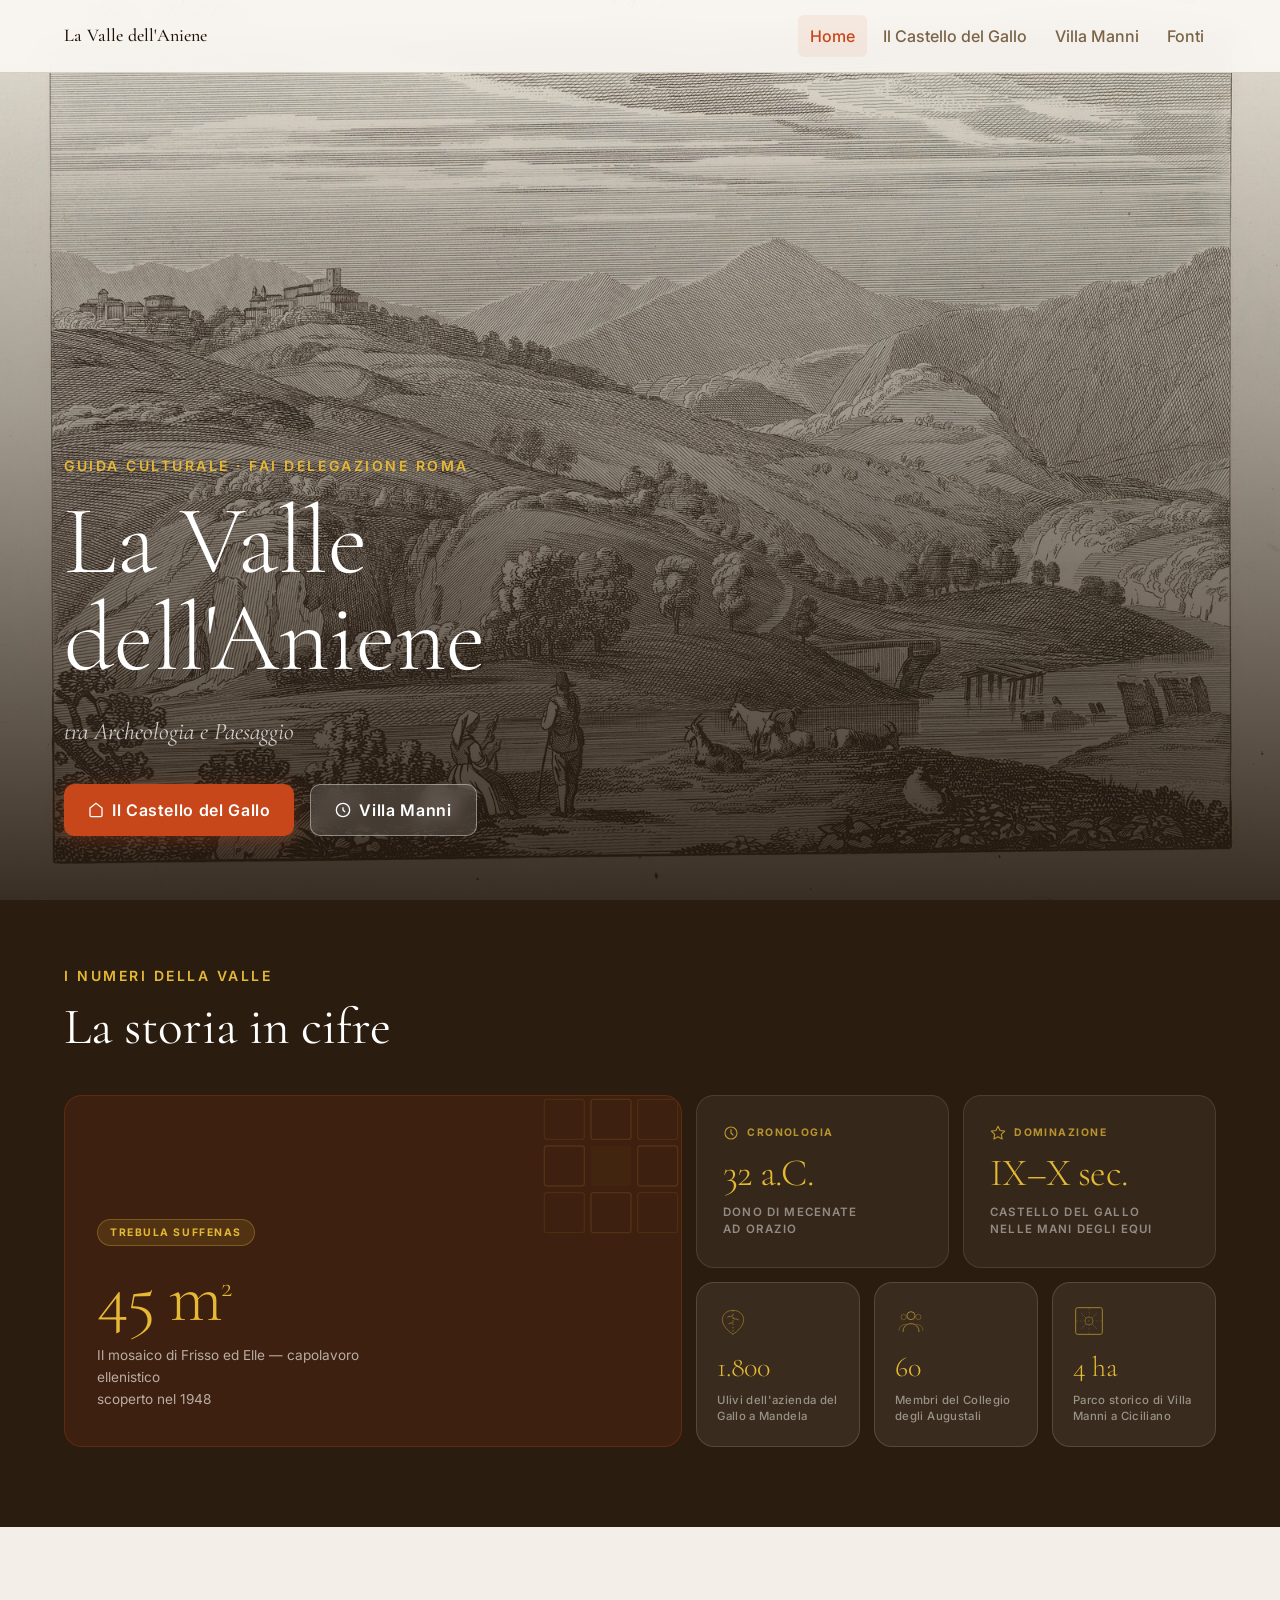
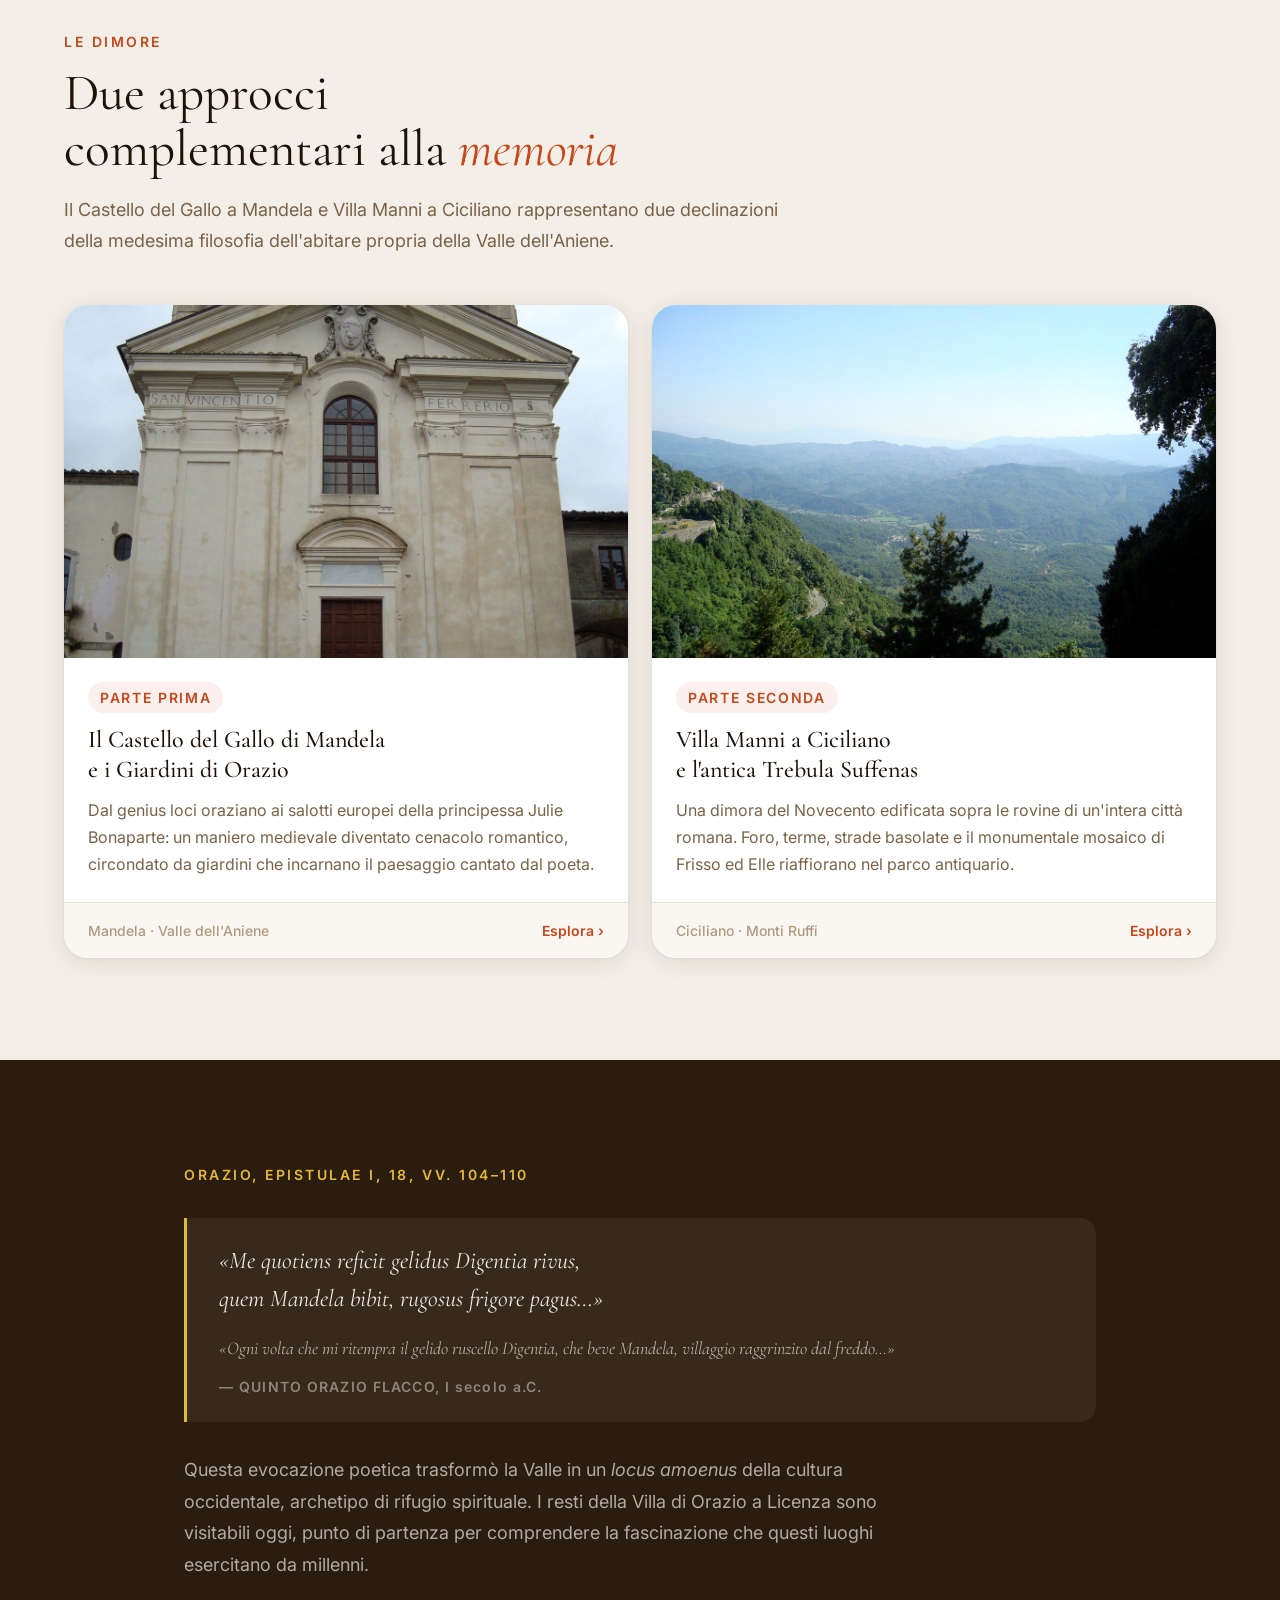
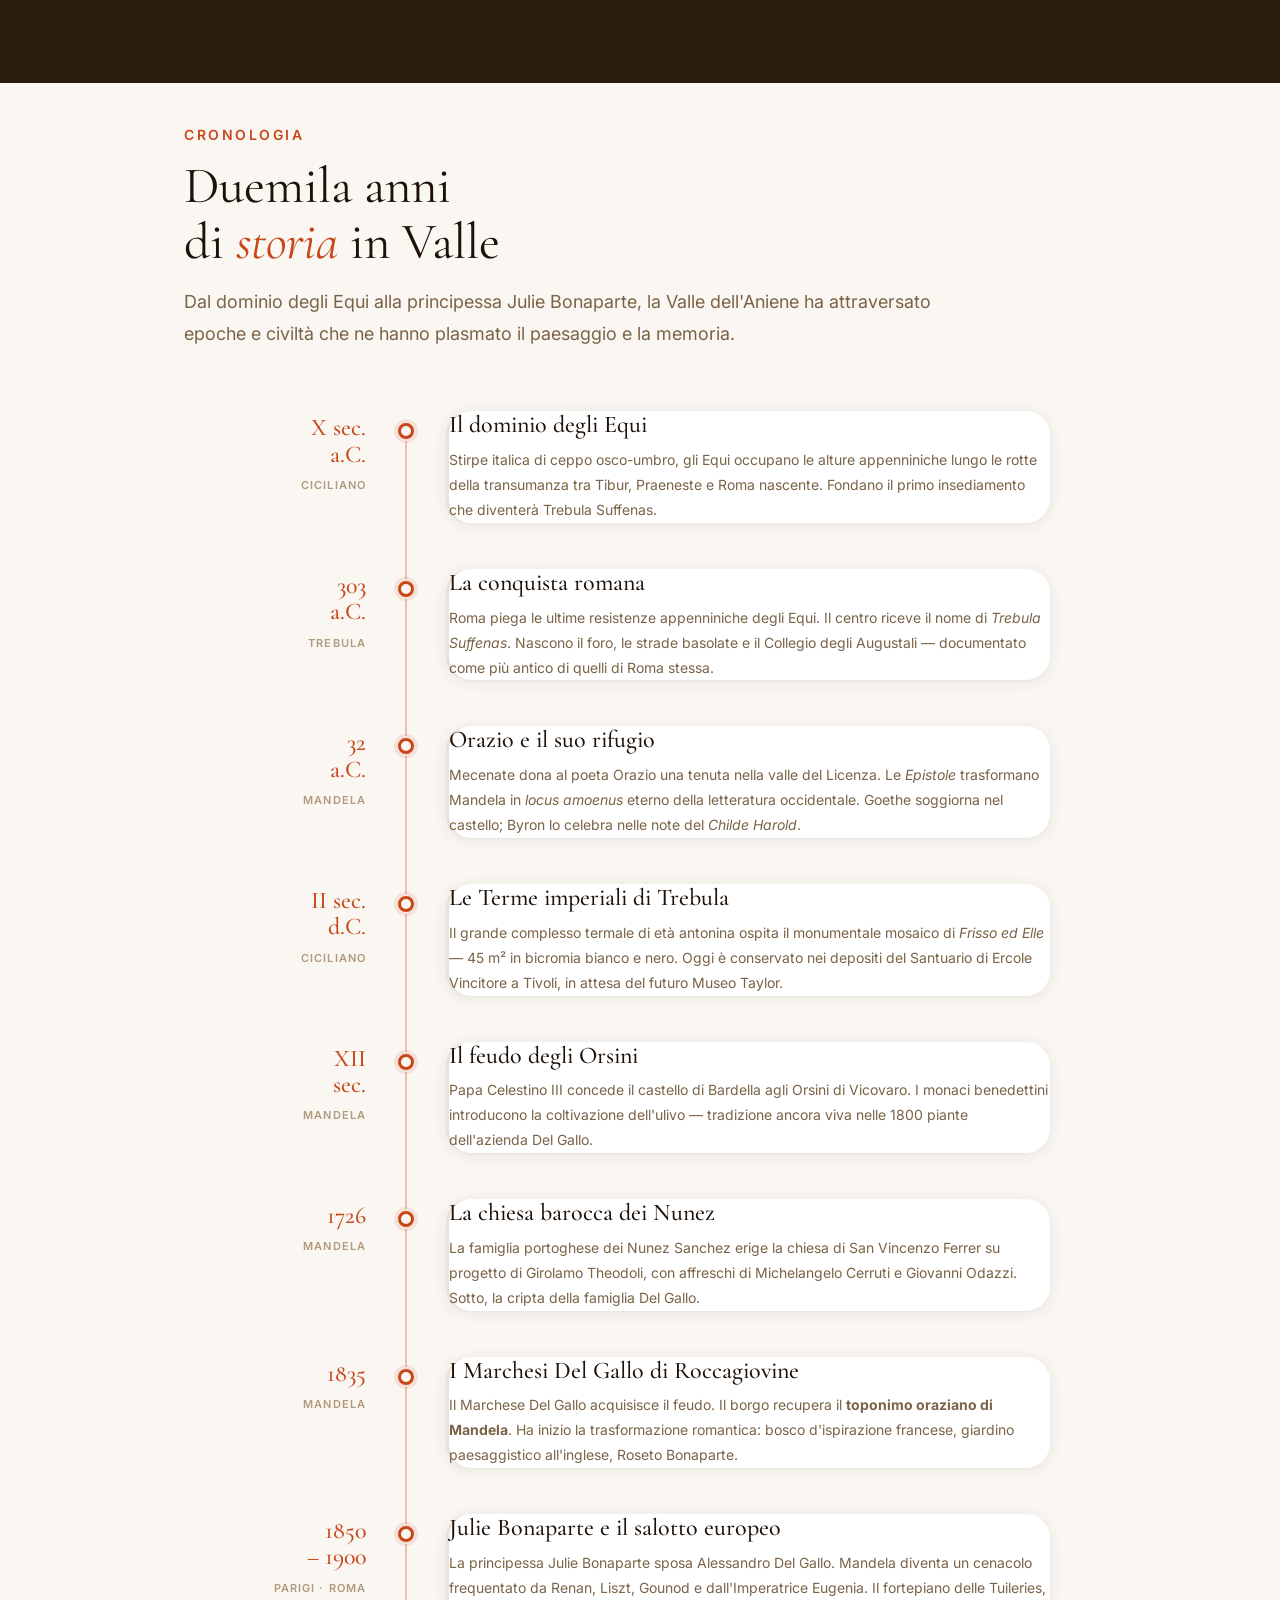
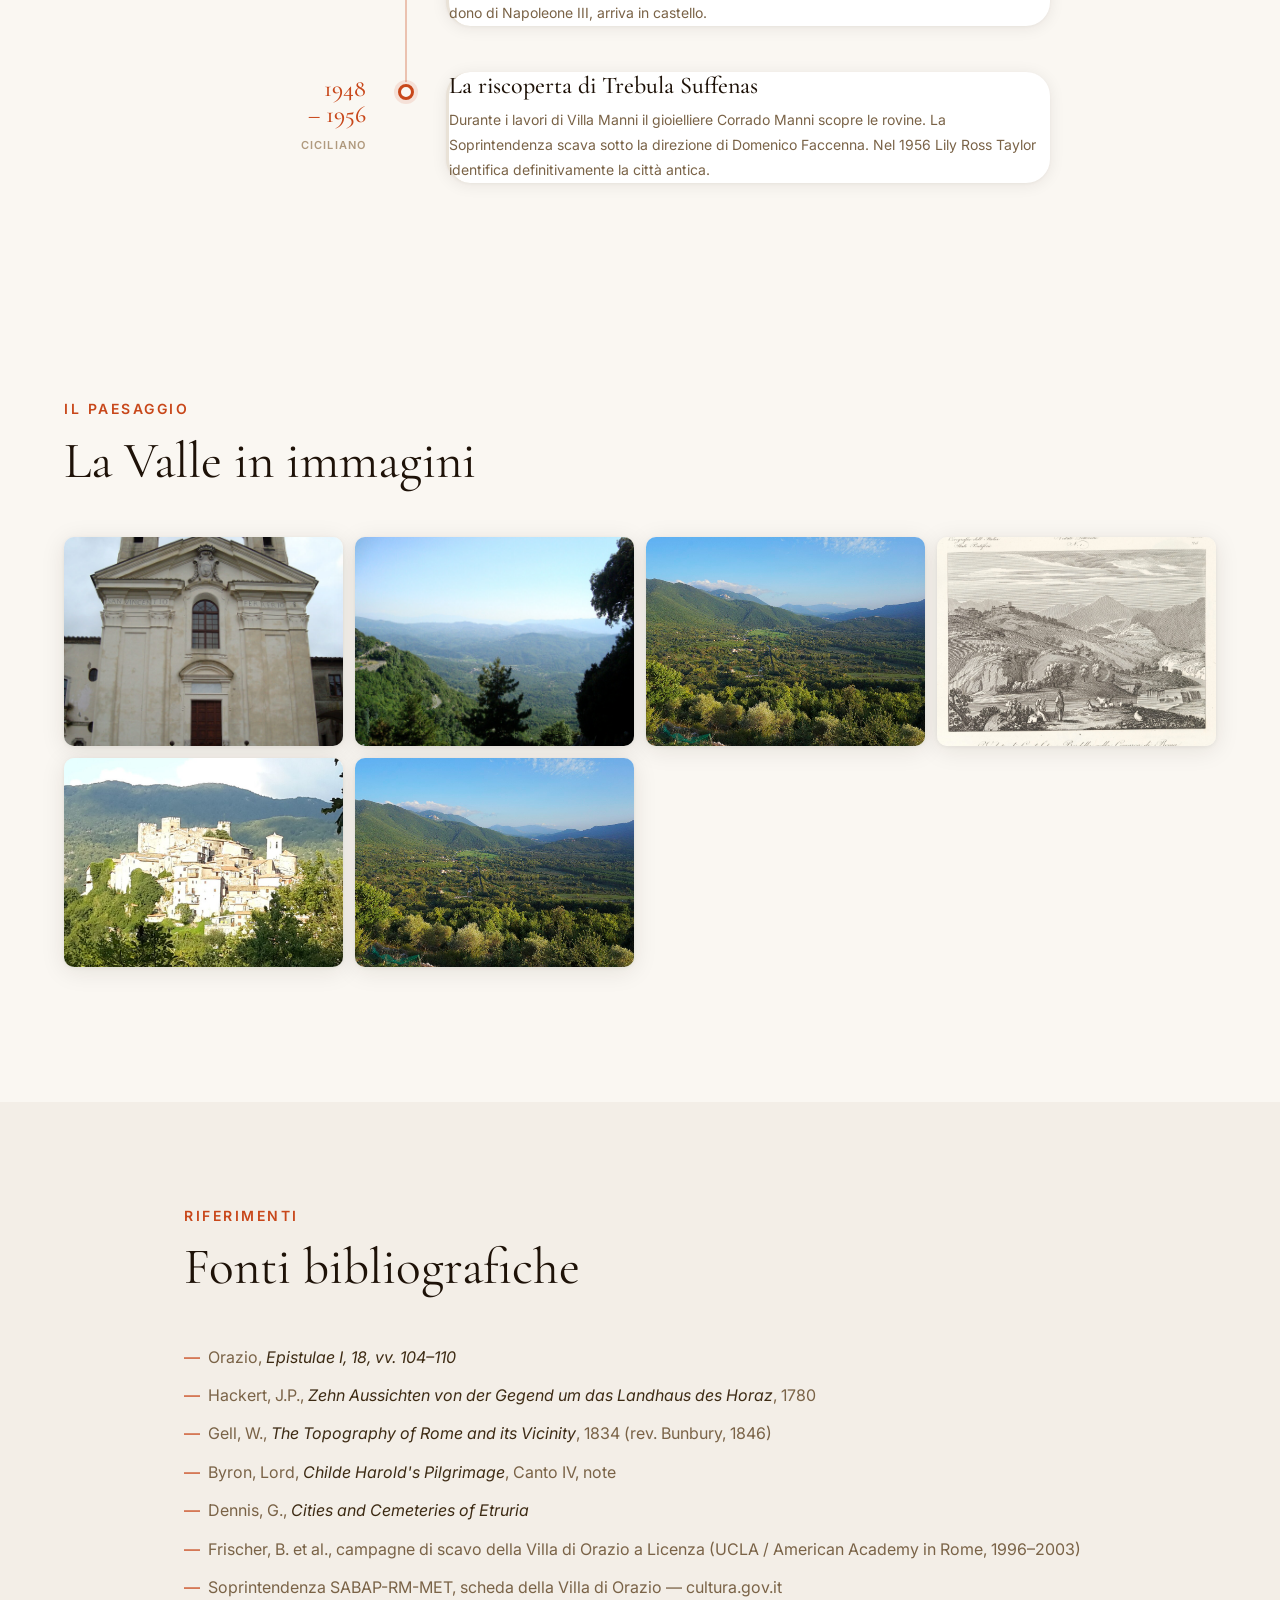
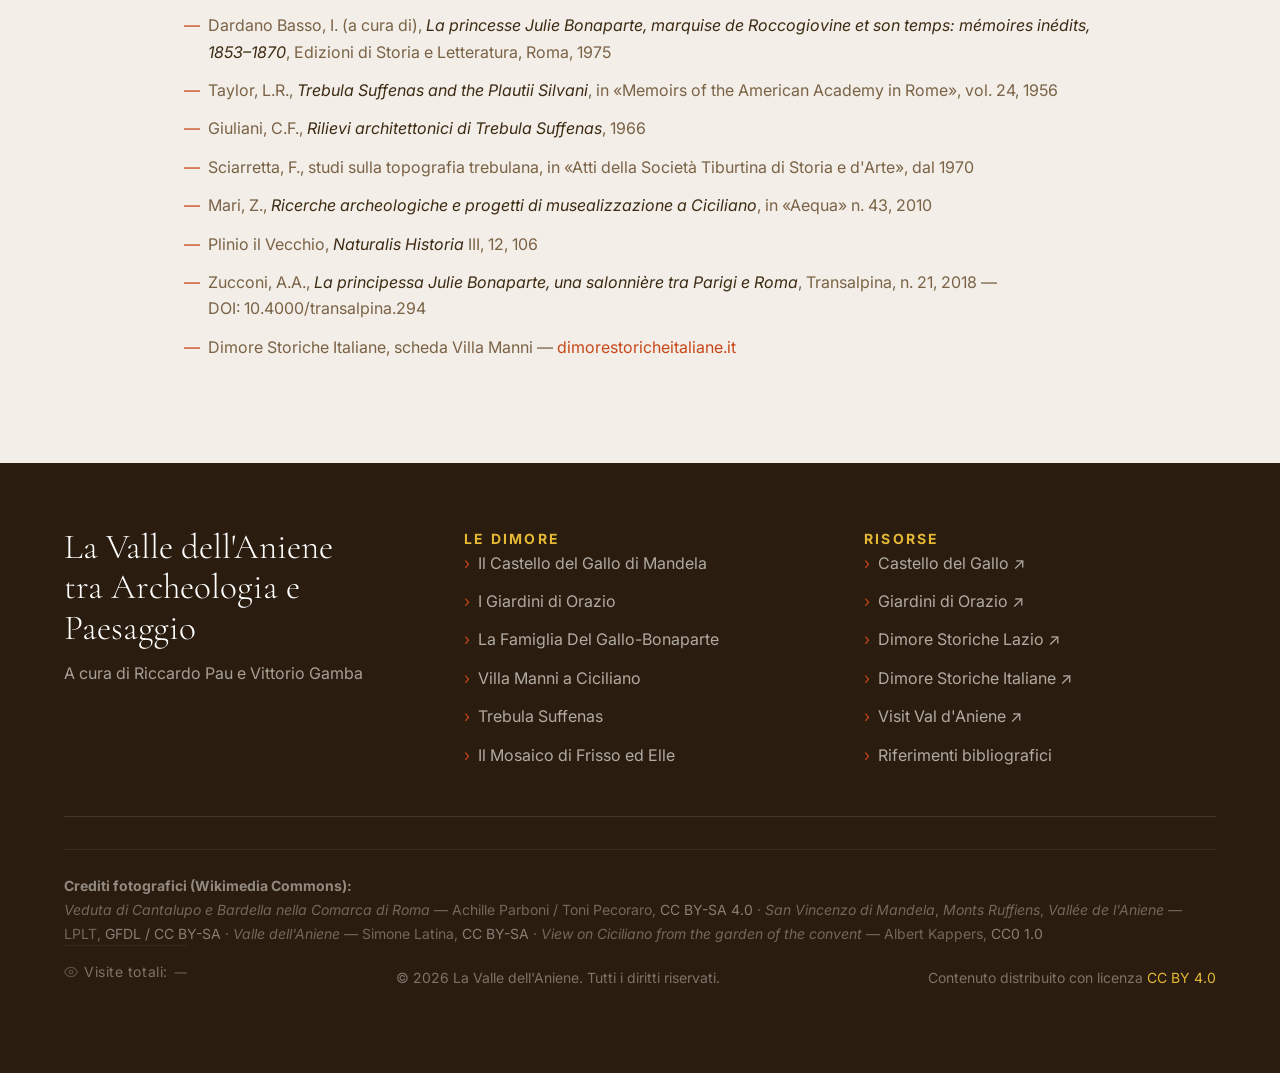
==== commit e31b6a27: "Aggiunto contatore visite (counterapi.dev) e fix padding pill tab" ====
--- a/index.html
+++ b/index.html
@@ -541,6 +541,12 @@
       </p>
     </div>
     <div class="footer-bottom">
+    <div class="footer-visit-counter">
+      <span class="footer-visit-icon" aria-hidden="true">
+        <svg width="14" height="14" viewBox="0 0 24 24" fill="none" stroke="currentColor" stroke-width="2" stroke-linecap="round" stroke-linejoin="round"><path d="M1 12s4-8 11-8 11 8 11 8-4 8-11 8-11-8-11-8z"/><circle cx="12" cy="12" r="3"/></svg>
+      </span>
+      Visite totali: <span id="counter-value">…</span>
+    </div>
       <p class="footer-copyright">© 2026 La Valle dell'Aniene. Tutti i diritti riservati.</p>
       <p class="footer-license">Contenuto distribuito con licenza <a href="https://creativecommons.org/licenses/by/4.0/deed.it" target="_blank" rel="noopener">CC BY 4.0</a></p>
     </div>
@@ -553,5 +559,23 @@
 </button>
 
 <script src="js/main.js"></script>
+
+  <!-- ══ VISIT COUNTER ══════════════════════════════════════════ -->
+  <script>
+  (function initCounter() {
+    var counterEl = document.getElementById('counter-value');
+    if (!counterEl) return;
+    fetch('https://api.counterapi.dev/v1/valle-aniene-fai/visits/up')
+      .then(function(r){ return r.json(); })
+      .then(function(data){
+        if (data && typeof data.count === 'number') {
+          counterEl.textContent = data.count.toLocaleString('it-IT');
+        } else {
+          counterEl.textContent = '—';
+        }
+      })
+      .catch(function(){ counterEl.textContent = '—'; });
+  })();
+  </script>
 </body>
 </html>
--- a/css/style.css
+++ b/css/style.css
@@ -917,6 +917,31 @@
   color: var(--fai-orange);
   font-size: 1rem;
 }
+
+.footer-visit-counter {
+  display: flex;
+  align-items: center;
+  gap: 6px;
+  font-size: var(--text-xs);
+  color: rgba(250,247,242,0.40);
+  padding-block: var(--sp-3);
+  border-top: 1px solid rgba(250,247,242,0.06);
+  margin-bottom: var(--sp-3);
+  letter-spacing: 0.04em;
+}
+.footer-visit-icon {
+  display: flex;
+  align-items: center;
+  opacity: 0.6;
+}
+#counter-value {
+  font-family: var(--font-display);
+  font-size: 1rem;
+  font-weight: 400;
+  color: rgba(250,247,242,0.55);
+  letter-spacing: 0.02em;
+}
+
 .footer-bottom {
   display: flex;
   align-items: center;
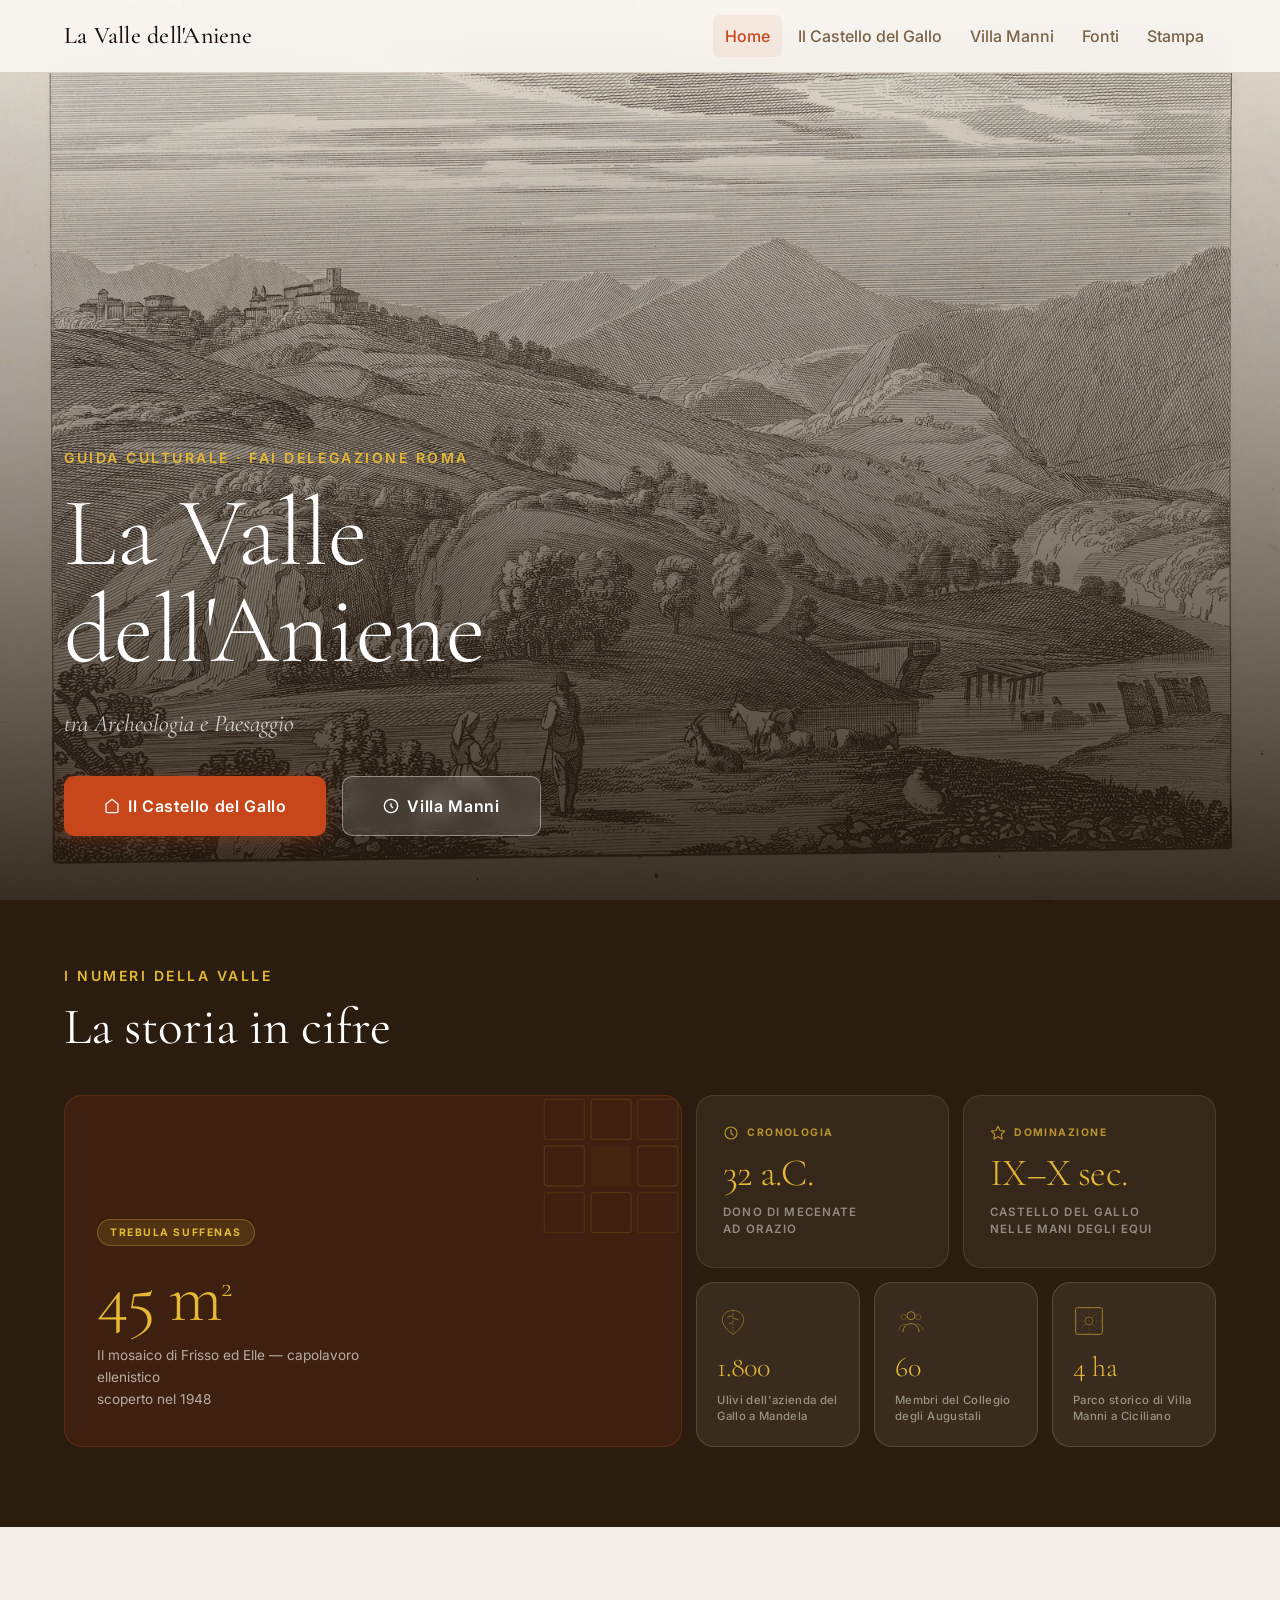
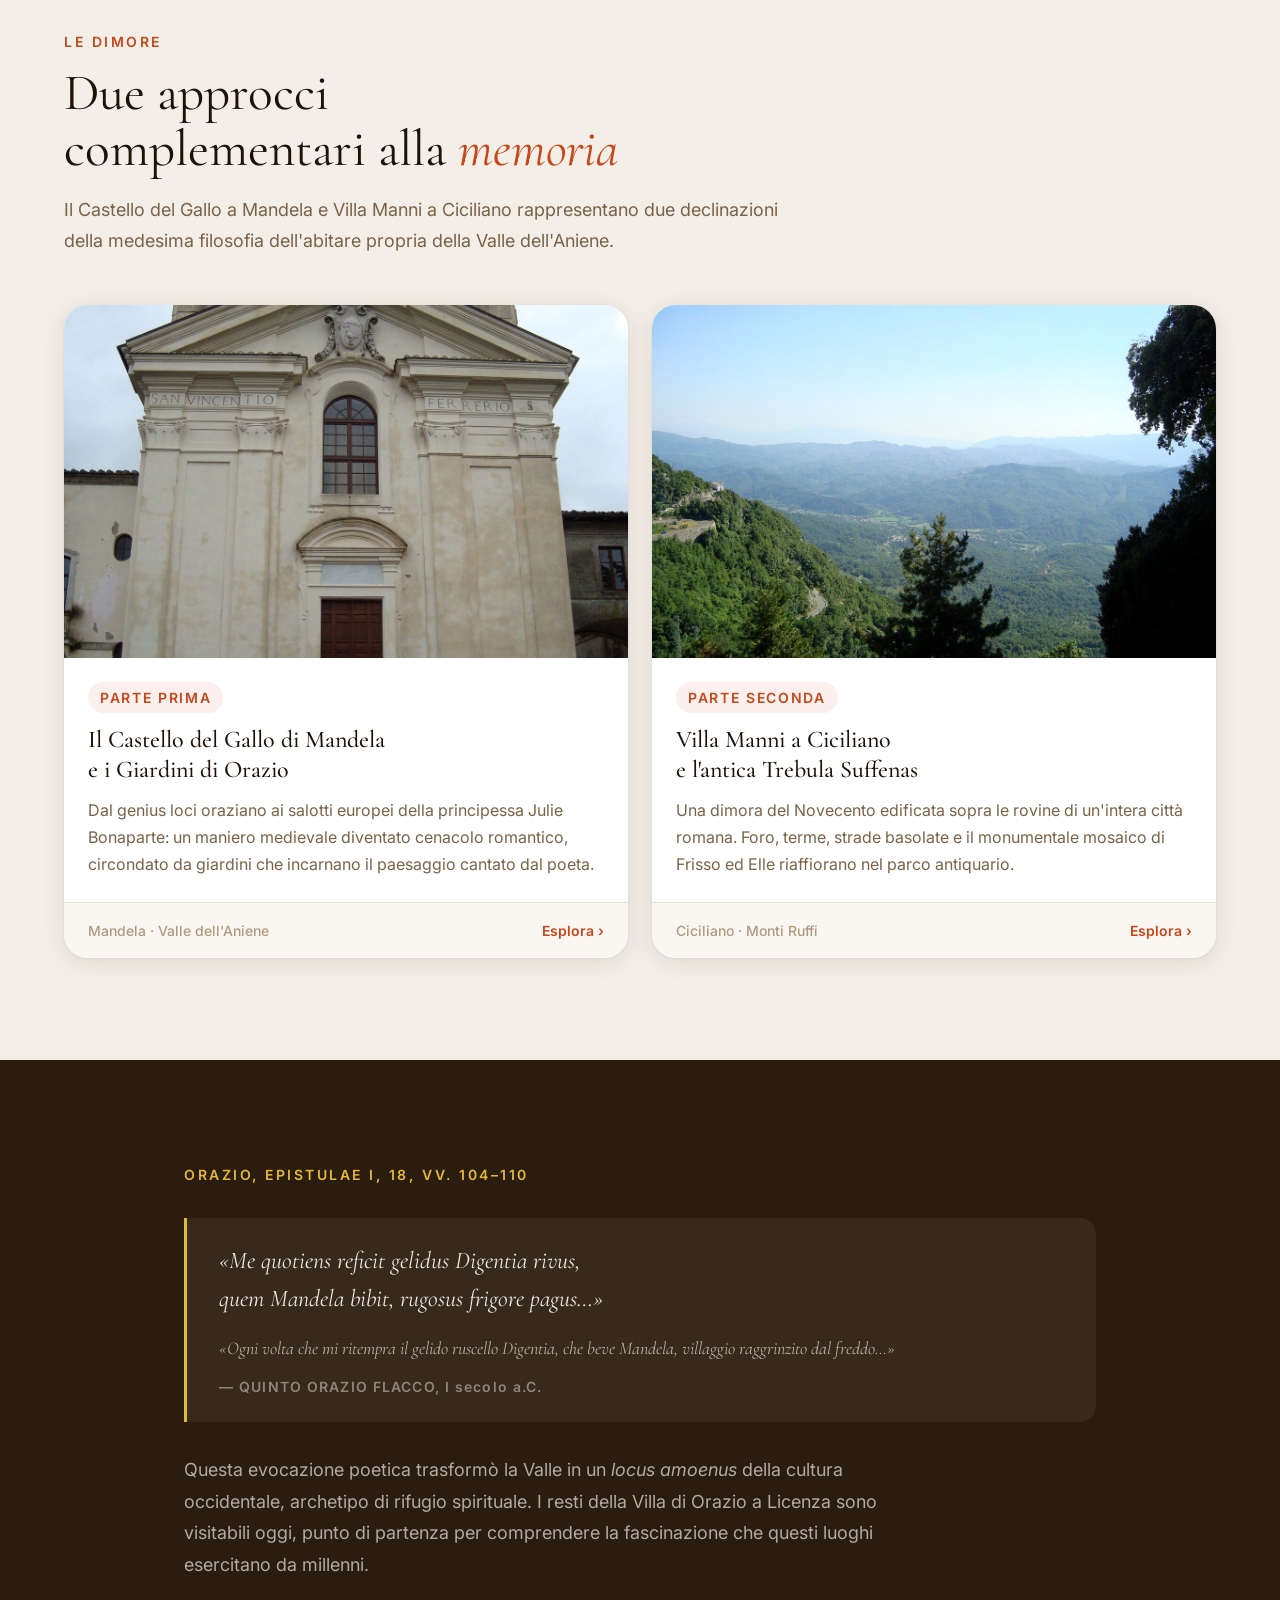
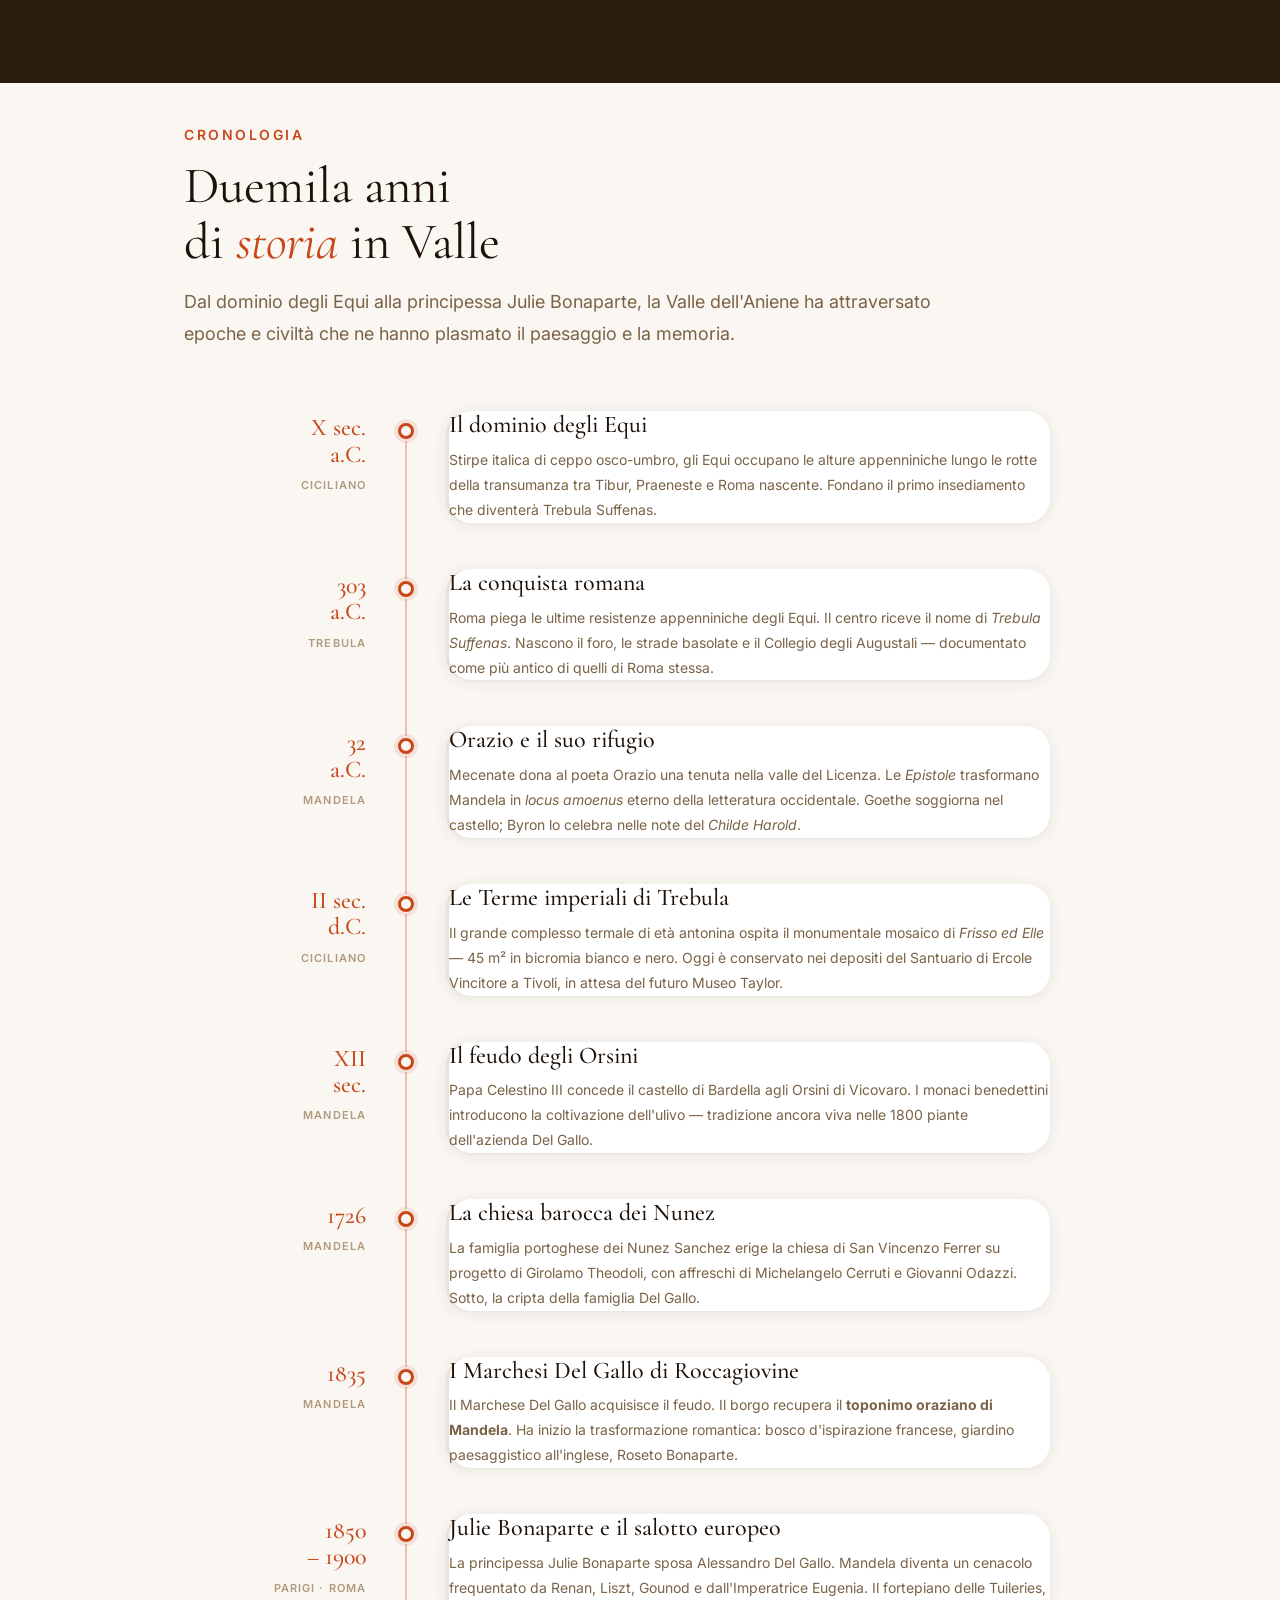
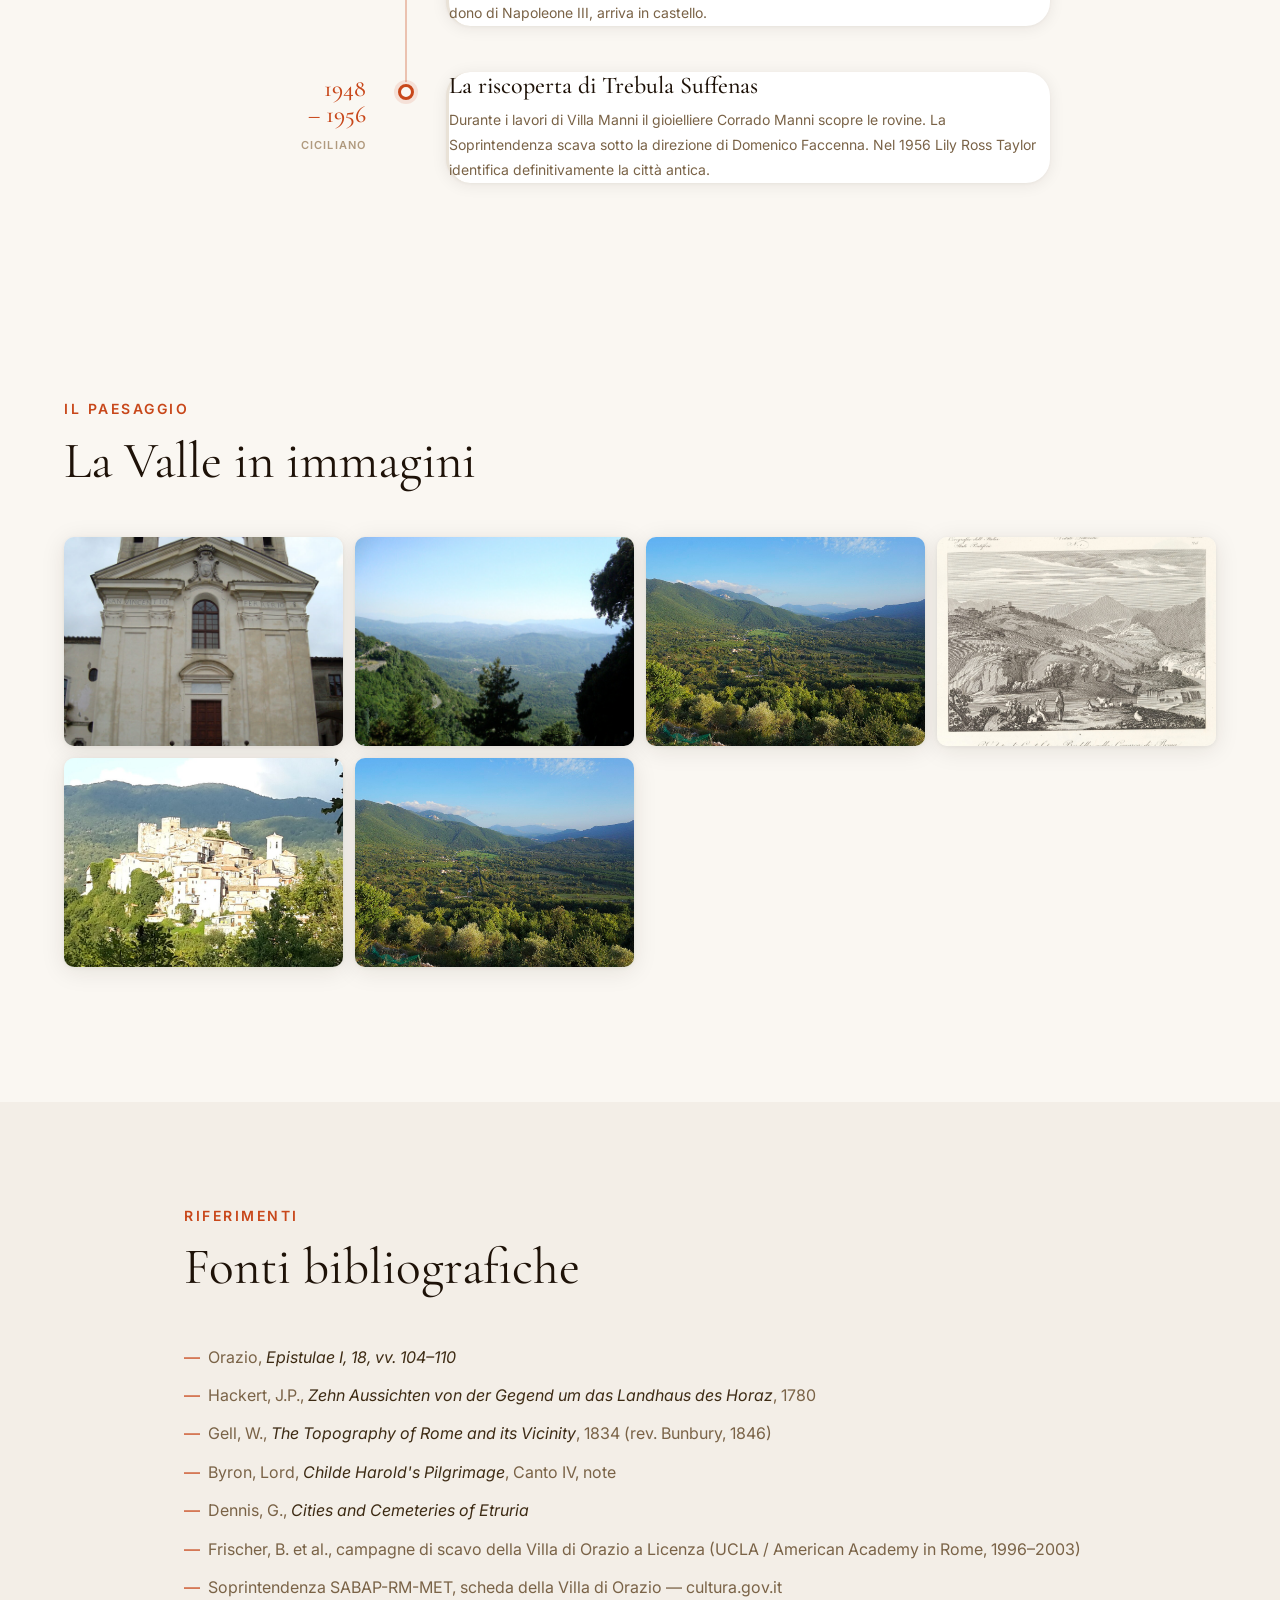
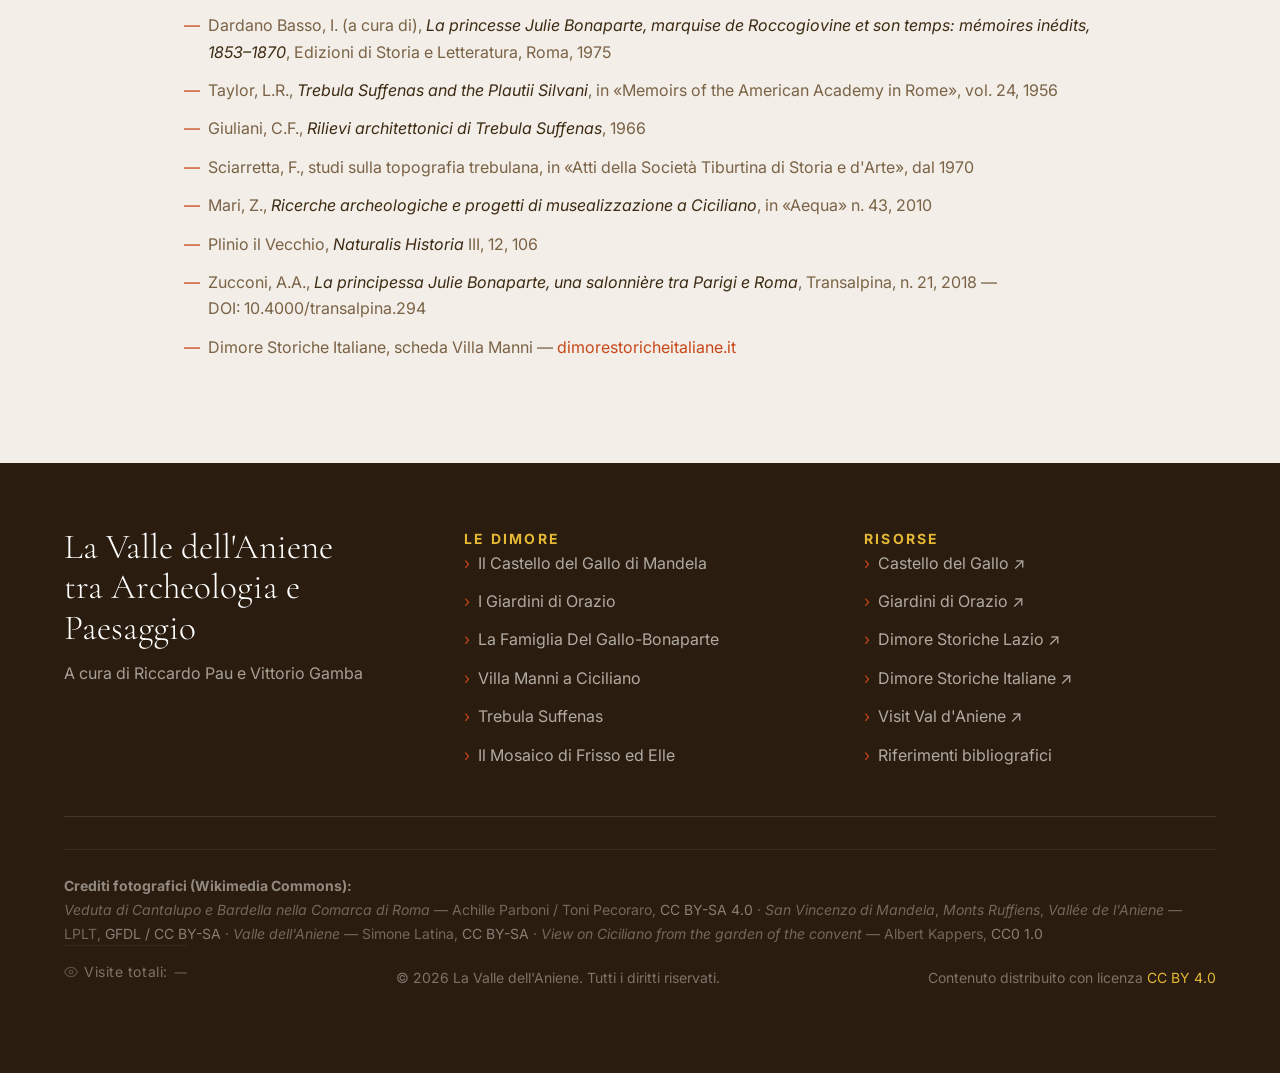
==== commit e1fd0732: "Centra pulsante PDF e aggiunge voce Stampa nel menu - btn-pdf: cambiato da inline-flex a flex con wi" ====
--- a/index.html
+++ b/index.html
@@ -34,6 +34,7 @@
       <li><a href="parte-prima.html">Il Castello del Gallo</a></li>
       <li><a href="parte-seconda.html">Villa Manni</a></li>
       <li><a href="#bibliografia">Fonti</a></li>
+      <li><a href="#" onclick="window.print();return false;">Stampa</a></li>
     </ul>
 
     <button class="nav-menu-btn" aria-label="Apri menu" aria-expanded="false">
--- a/css/style.css
+++ b/css/style.css
@@ -144,7 +144,7 @@
   display: none;
 }
 .nav-logo-text .title {
-  font-size: var(--text-base);
+  font-size: var(--text-lg);
   font-family: var(--font-display);
   font-weight: 500;
   color: var(--text-primary);
@@ -301,7 +301,7 @@
   display: inline-flex;
   align-items: center;
   gap: var(--sp-2);
-  padding: var(--sp-3) var(--sp-6);
+  padding: var(--sp-4) var(--sp-10);
   font-size: var(--text-sm);
   font-weight: 600;
   letter-spacing: 0.04em;
@@ -1062,7 +1062,9 @@
   margin-top: 2px;
 }
 .btn-pdf {
-  display: inline-flex;
+  display: flex;
+  width: fit-content;
+  margin: 0 auto;
   align-items: center;
   gap: var(--sp-2);
   padding: var(--sp-3) var(--sp-6);
@@ -1070,11 +1072,10 @@
   font-weight: 600;
   background: var(--fai-orange);
   color: #fff;
-  border-radius: var(--r-md);
+  border-radius: 25px;
   box-shadow: 0 4px 16px rgba(200,71,26,0.35);
   transition: background var(--transition), transform var(--transition), box-shadow var(--transition);
   white-space: nowrap;
-  flex-shrink: 0;
 }
 .btn-pdf:hover {
   background: var(--fai-orange-d);
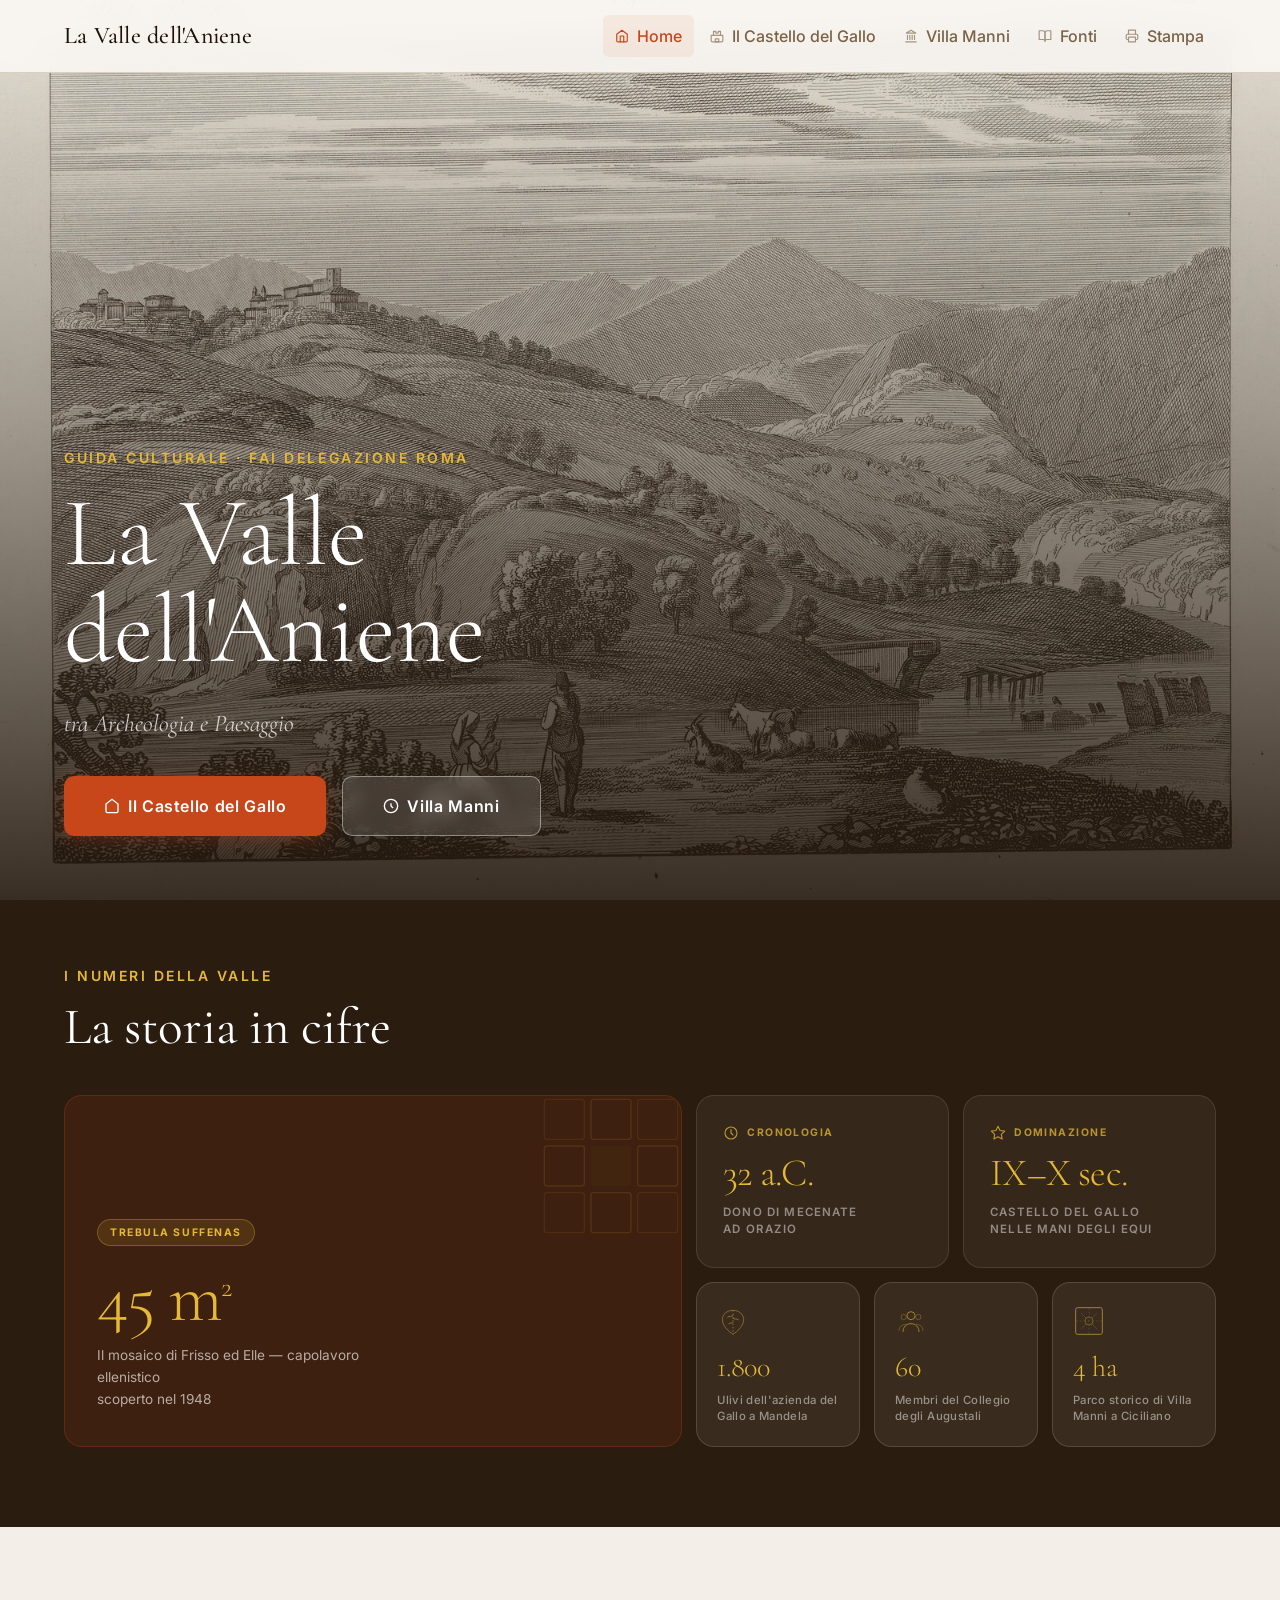
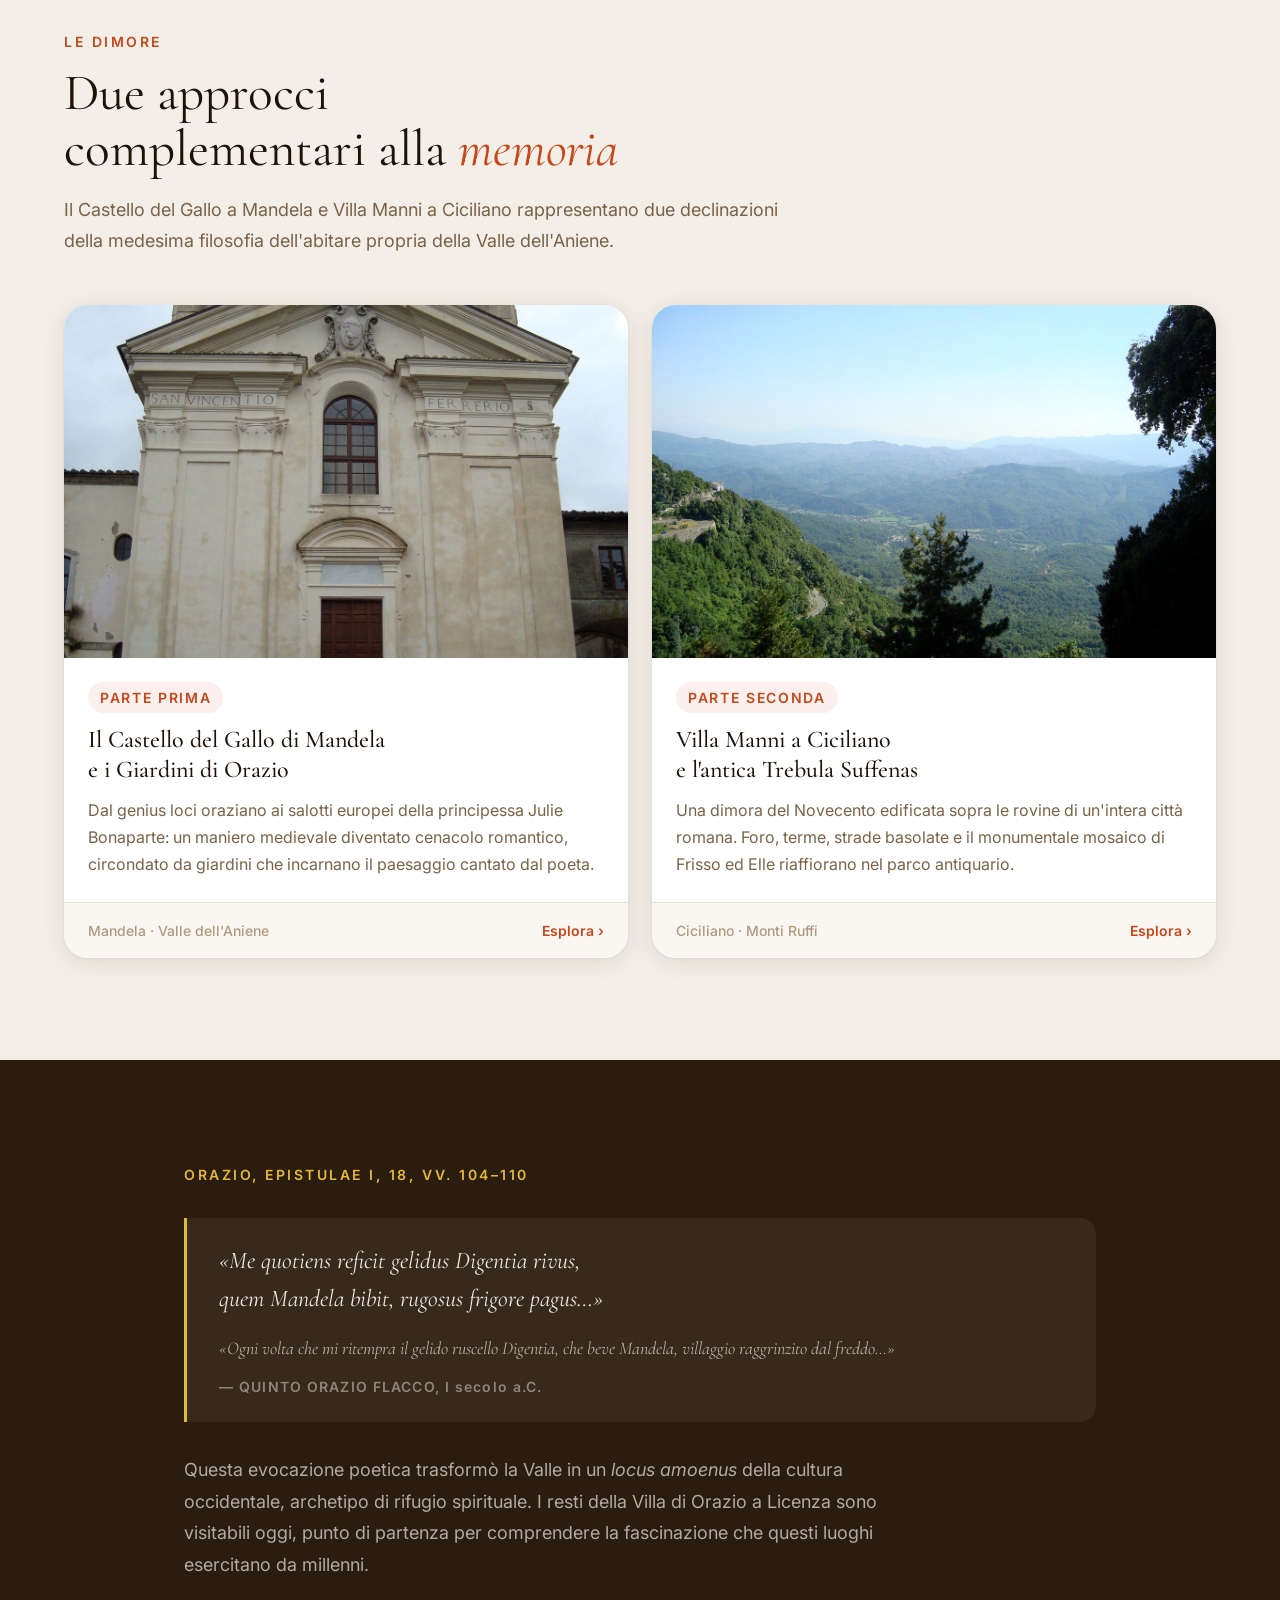
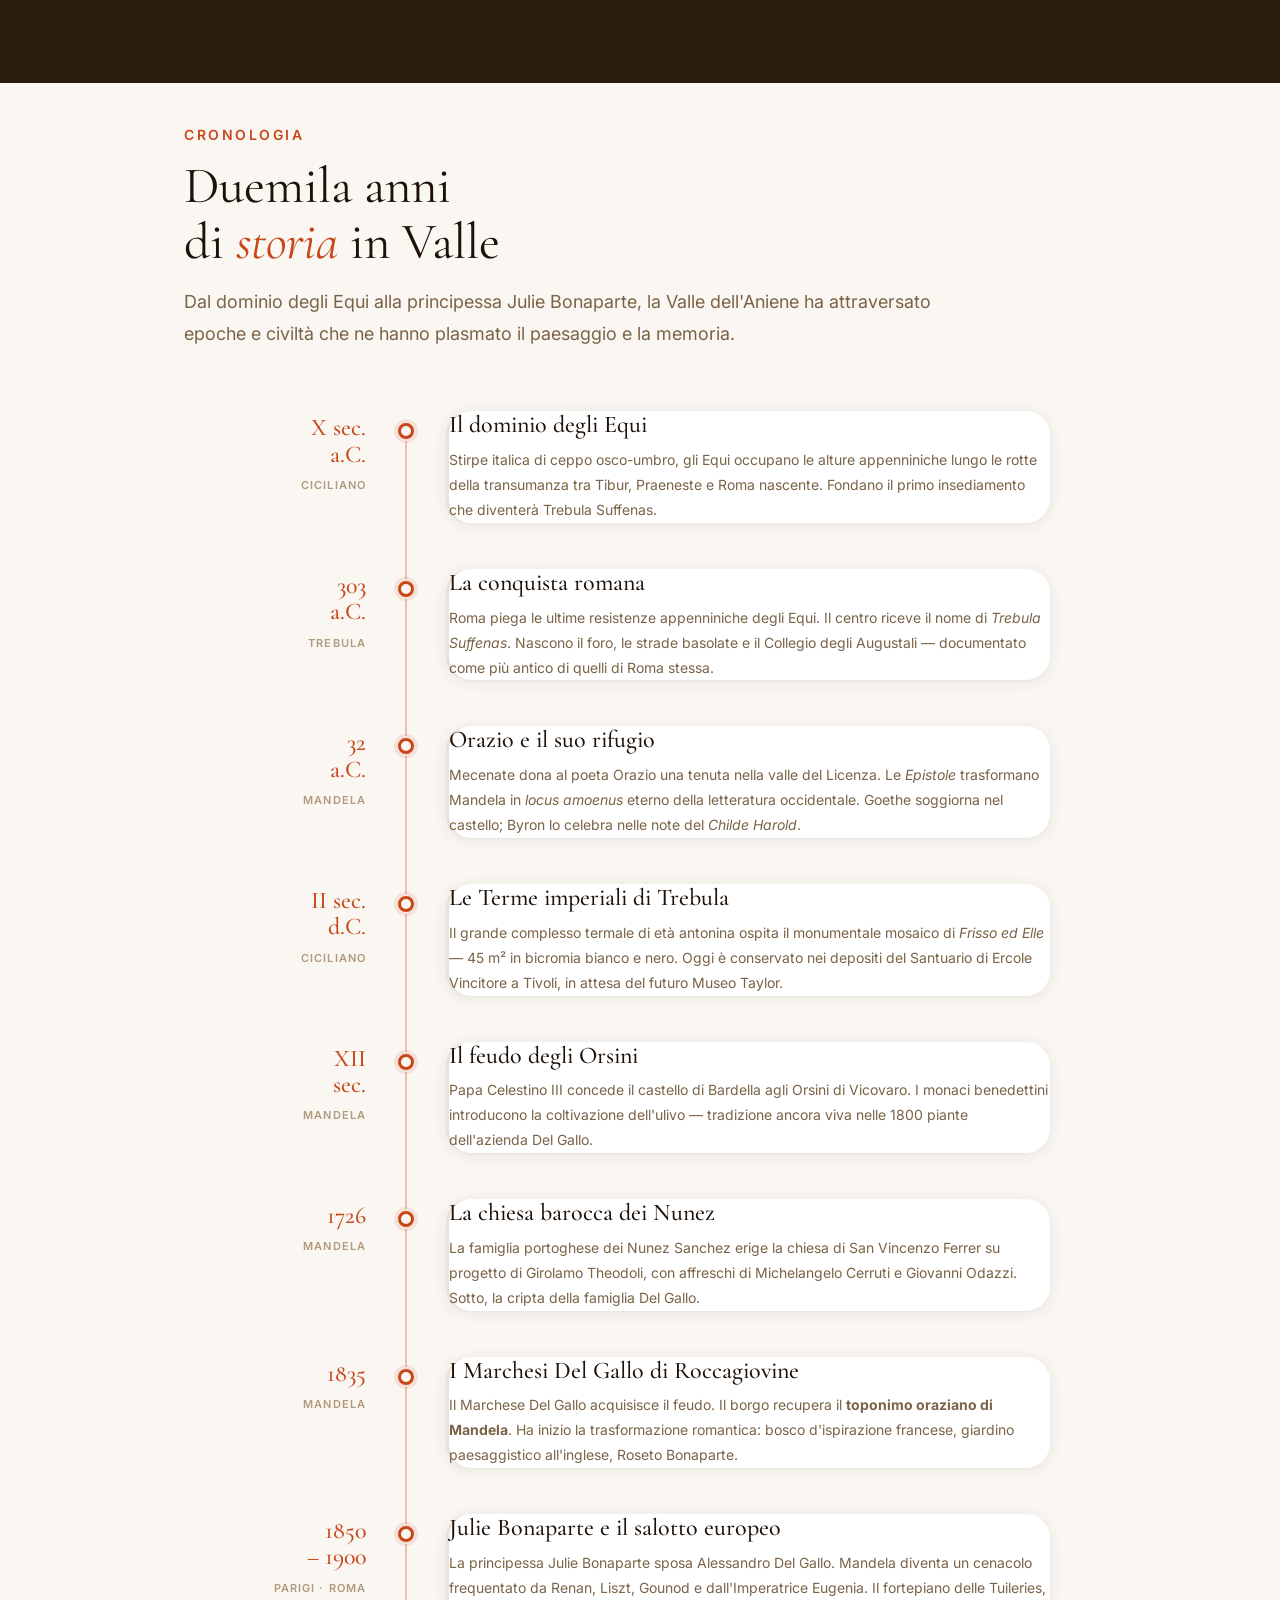
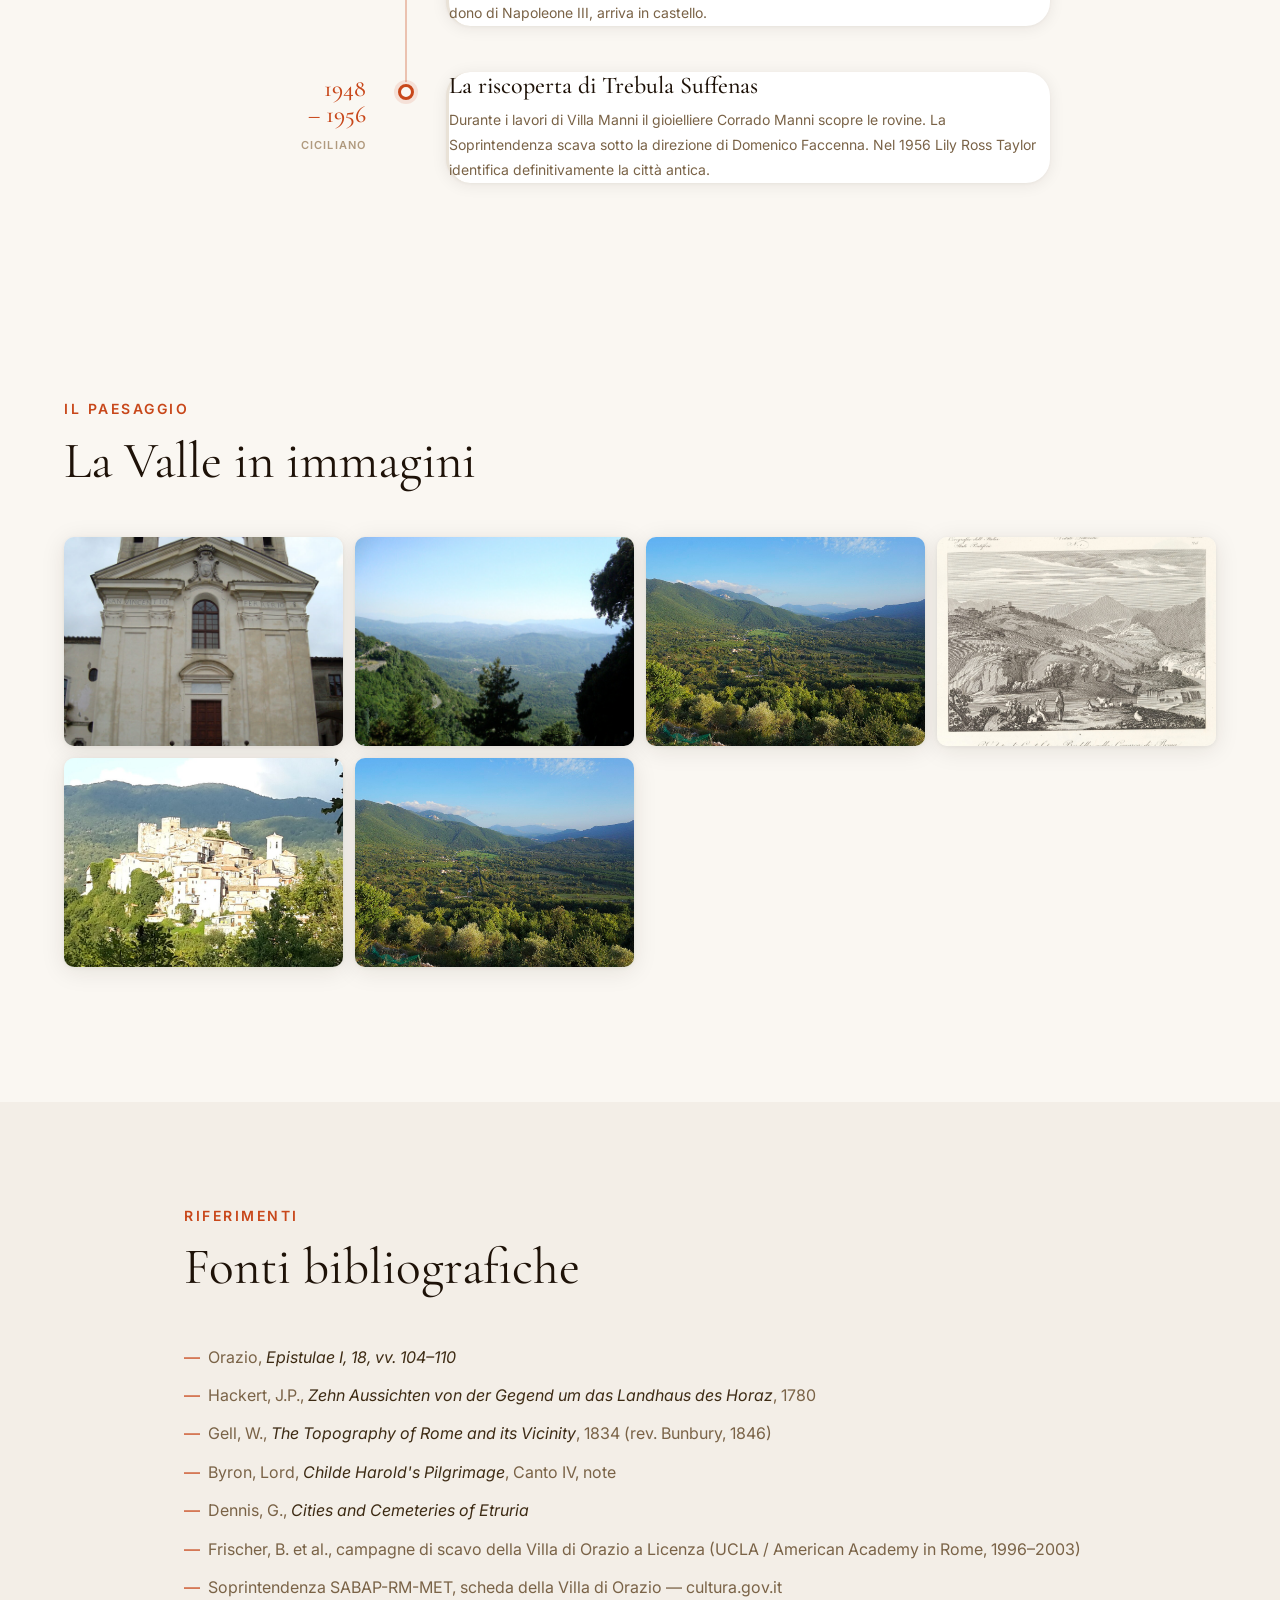
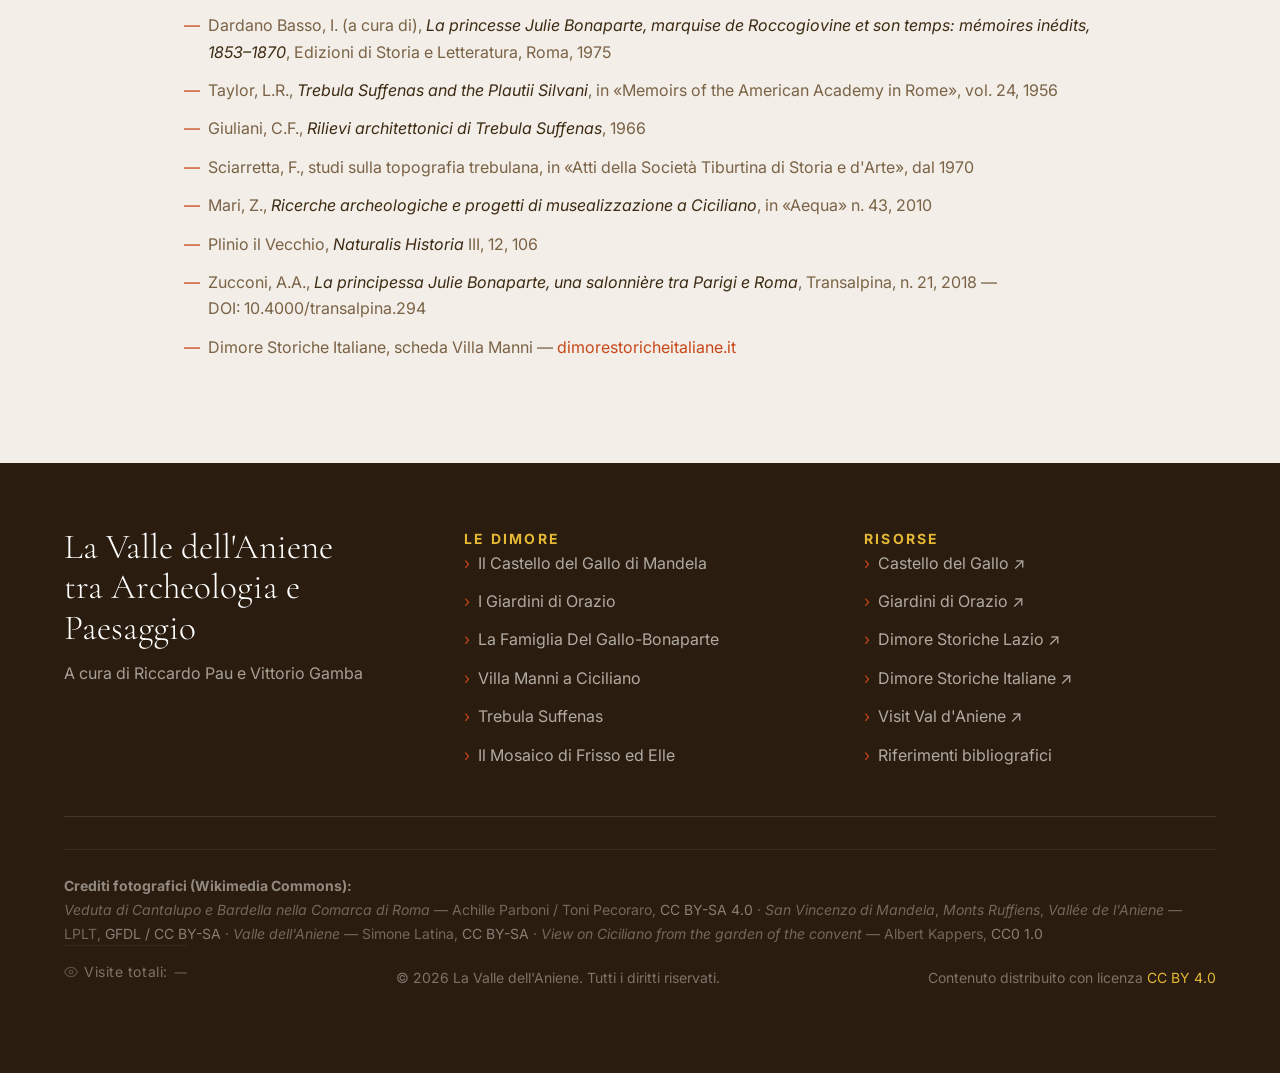
==== commit c1d73102: "Titolo nav espandibile e icone nelle voci di menu CSS: - .nav-logo: da flex-shrink:0 a flex:1 1 auto" ====
--- a/index.html
+++ b/index.html
@@ -30,11 +30,11 @@
     </a>
 
     <ul class="nav-links" role="list">
-      <li><a href="#home" class="active">Home</a></li>
-      <li><a href="parte-prima.html">Il Castello del Gallo</a></li>
-      <li><a href="parte-seconda.html">Villa Manni</a></li>
-      <li><a href="#bibliografia">Fonti</a></li>
-      <li><a href="#" onclick="window.print();return false;">Stampa</a></li>
+      <li><a href="#home" class="active"><svg class="nav-link-icon" width="14" height="14" viewBox="0 0 24 24" fill="none" stroke="currentColor" stroke-width="2" stroke-linecap="round" stroke-linejoin="round" aria-hidden="true"><path d="M3 9l9-7 9 7v11a2 2 0 0 1-2 2H5a2 2 0 0 1-2-2z"/><polyline points="9 22 9 12 15 12 15 22"/></svg>Home</a></li>
+      <li><a href="parte-prima.html"><svg class="nav-link-icon" width="14" height="14" viewBox="0 0 24 24" fill="none" stroke="currentColor" stroke-width="2" stroke-linecap="round" stroke-linejoin="round" aria-hidden="true"><path d="M22 20v-9H2v9a2 2 0 0 0 2 2h16a2 2 0 0 0 2-2z"/><path d="M18 11V4h-4v3h-4V4H6v7"/><rect x="9" y="17" width="6" height="5"/></svg>Il Castello del Gallo</a></li>
+      <li><a href="parte-seconda.html"><svg class="nav-link-icon" width="14" height="14" viewBox="0 0 24 24" fill="none" stroke="currentColor" stroke-width="2" stroke-linecap="round" stroke-linejoin="round" aria-hidden="true"><line x1="3" y1="22" x2="21" y2="22"/><line x1="6" y1="18" x2="6" y2="11"/><line x1="10" y1="18" x2="10" y2="11"/><line x1="14" y1="18" x2="14" y2="11"/><line x1="18" y1="18" x2="18" y2="11"/><polygon points="12 2 20 7 4 7"/></svg>Villa Manni</a></li>
+      <li><a href="#bibliografia"><svg class="nav-link-icon" width="14" height="14" viewBox="0 0 24 24" fill="none" stroke="currentColor" stroke-width="2" stroke-linecap="round" stroke-linejoin="round" aria-hidden="true"><path d="M2 3h6a4 4 0 0 1 4 4v14a3 3 0 0 0-3-3H2z"/><path d="M22 3h-6a4 4 0 0 0-4 4v14a3 3 0 0 1 3-3h7z"/></svg>Fonti</a></li>
+      <li><a href="#" onclick="window.print();return false;"><svg class="nav-link-icon" width="14" height="14" viewBox="0 0 24 24" fill="none" stroke="currentColor" stroke-width="2" stroke-linecap="round" stroke-linejoin="round" aria-hidden="true"><polyline points="6 9 6 2 18 2 18 9"/><path d="M6 18H4a2 2 0 0 1-2-2v-5a2 2 0 0 1 2-2h16a2 2 0 0 1 2 2v5a2 2 0 0 1-2 2h-2"/><rect x="6" y="14" width="12" height="8"/></svg>Stampa</a></li>
     </ul>
 
     <button class="nav-menu-btn" aria-label="Apri menu" aria-expanded="false">
--- a/css/style.css
+++ b/css/style.css
@@ -129,7 +129,8 @@
   display: flex;
   align-items: center;
   gap: var(--sp-3);
-  flex-shrink: 0;
+  flex: 1 1 auto;
+  min-width: 0;
   text-decoration: none;
 }
 .nav-logo-icon {
@@ -149,6 +150,9 @@
   font-weight: 500;
   color: var(--text-primary);
   letter-spacing: 0.01em;
+  white-space: nowrap;
+  overflow: hidden;
+  text-overflow: ellipsis;
 }
 
 .nav-links {
@@ -159,13 +163,24 @@
   list-style: none;
 }
 .nav-links a {
-  display: block;
+  display: flex;
+  align-items: center;
+  gap: var(--sp-2);
   padding: var(--sp-2) var(--sp-3);
   font-size: var(--text-sm);
   font-weight: 500;
   color: var(--text-muted);
   border-radius: var(--r-sm);
   transition: color var(--transition), background var(--transition);
+}
+.nav-link-icon {
+  flex-shrink: 0;
+  opacity: 0.65;
+  transition: opacity var(--transition);
+}
+.nav-links a:hover .nav-link-icon,
+.nav-links a.active .nav-link-icon {
+  opacity: 1;
 }
 .nav-links a:hover, .nav-links a.active {
   color: var(--fai-orange);
@@ -614,39 +629,87 @@
 
 /* ── CALLOUT BOXES ────────────────────────────────────── */
 .callout {
-  border-radius: var(--r-lg);
-  padding: var(--sp-5) var(--sp-6);
-  margin-block: var(--sp-6);
-  display: flex;
+  position: relative;
+  border-radius: var(--r-xl);
+  padding: var(--sp-6) var(--sp-8);
+  margin-block: var(--sp-8);
+  display: flex;
+  flex-direction: column;
   gap: var(--sp-4);
-  align-items: flex-start;
+  overflow: hidden;
+  box-shadow: 0 2px 16px rgba(42,28,14,0.08), 0 1px 3px rgba(42,28,14,0.05);
+}
+.callout::before {
+  content: '';
+  position: absolute;
+  inset: 0 auto 0 0;
+  width: 4px;
 }
 .callout--curiosita {
-  background: rgba(200,71,26,0.06);
-  border: 1px solid rgba(200,71,26,0.15);
-}
+  background: rgba(200,71,26,0.05);
+  border: 1px solid rgba(200,71,26,0.16);
+}
+.callout--curiosita::before { background: var(--fai-orange); }
 .callout--suggerimento {
-  background: rgba(200,151,26,0.06);
-  border: 1px solid rgba(200,151,26,0.20);
+  background: rgba(200,151,26,0.04);
+  border: 1px solid rgba(200,151,26,0.22);
+}
+.callout--suggerimento::before { background: var(--fai-gold); }
+
+/* Reveal: slide da sinistra invece di translateY */
+.callout.reveal {
+  opacity: 0;
+  transform: translateX(-28px);
+  transition: opacity 0.6s ease,
+              transform 0.6s cubic-bezier(0.16,1,0.3,1),
+              box-shadow 0.3s cubic-bezier(0.16,1,0.3,1);
+}
+.callout.reveal.visible {
+  opacity: 1;
+  transform: none;
+}
+/* Elevazione hover — il tilt 3D viene aggiunto via JS */
+.callout.reveal.visible:hover {
+  box-shadow: 0 12px 40px rgba(42,28,14,0.13), 0 3px 10px rgba(42,28,14,0.07);
+}
+
+.callout-header {
+  display: flex;
+  align-items: center;
+  gap: var(--sp-3);
 }
 .callout-icon {
-  font-size: 1.25rem;
+  width: 36px;
+  height: 36px;
+  border-radius: 50%;
+  display: flex;
+  align-items: center;
+  justify-content: center;
   flex-shrink: 0;
-  margin-top: 2px;
+}
+.callout--curiosita .callout-icon {
+  background: rgba(200,71,26,0.12);
+  color: var(--fai-orange);
+}
+.callout--suggerimento .callout-icon {
+  background: rgba(200,151,26,0.14);
+  color: var(--fai-gold);
 }
 .callout-label {
-  font-size: var(--text-xs);
+  font-size: var(--text-sm);
+  font-family: var(--font-body);
   font-weight: 700;
-  letter-spacing: 0.14em;
+  letter-spacing: 0.1em;
   text-transform: uppercase;
-  margin-bottom: var(--sp-2);
+  margin-bottom: 0;
 }
 .callout--curiosita .callout-label { color: var(--fai-orange); }
 .callout--suggerimento .callout-label { color: var(--fai-gold); }
 .callout-text {
   font-size: var(--text-sm);
   color: var(--text-body);
-  line-height: 1.7;
+  line-height: 1.75;
+  padding-left: calc(36px + var(--sp-3));
 }
 
 /* ── GLOSSARY TERM (term pop) ─────────────────────────── */
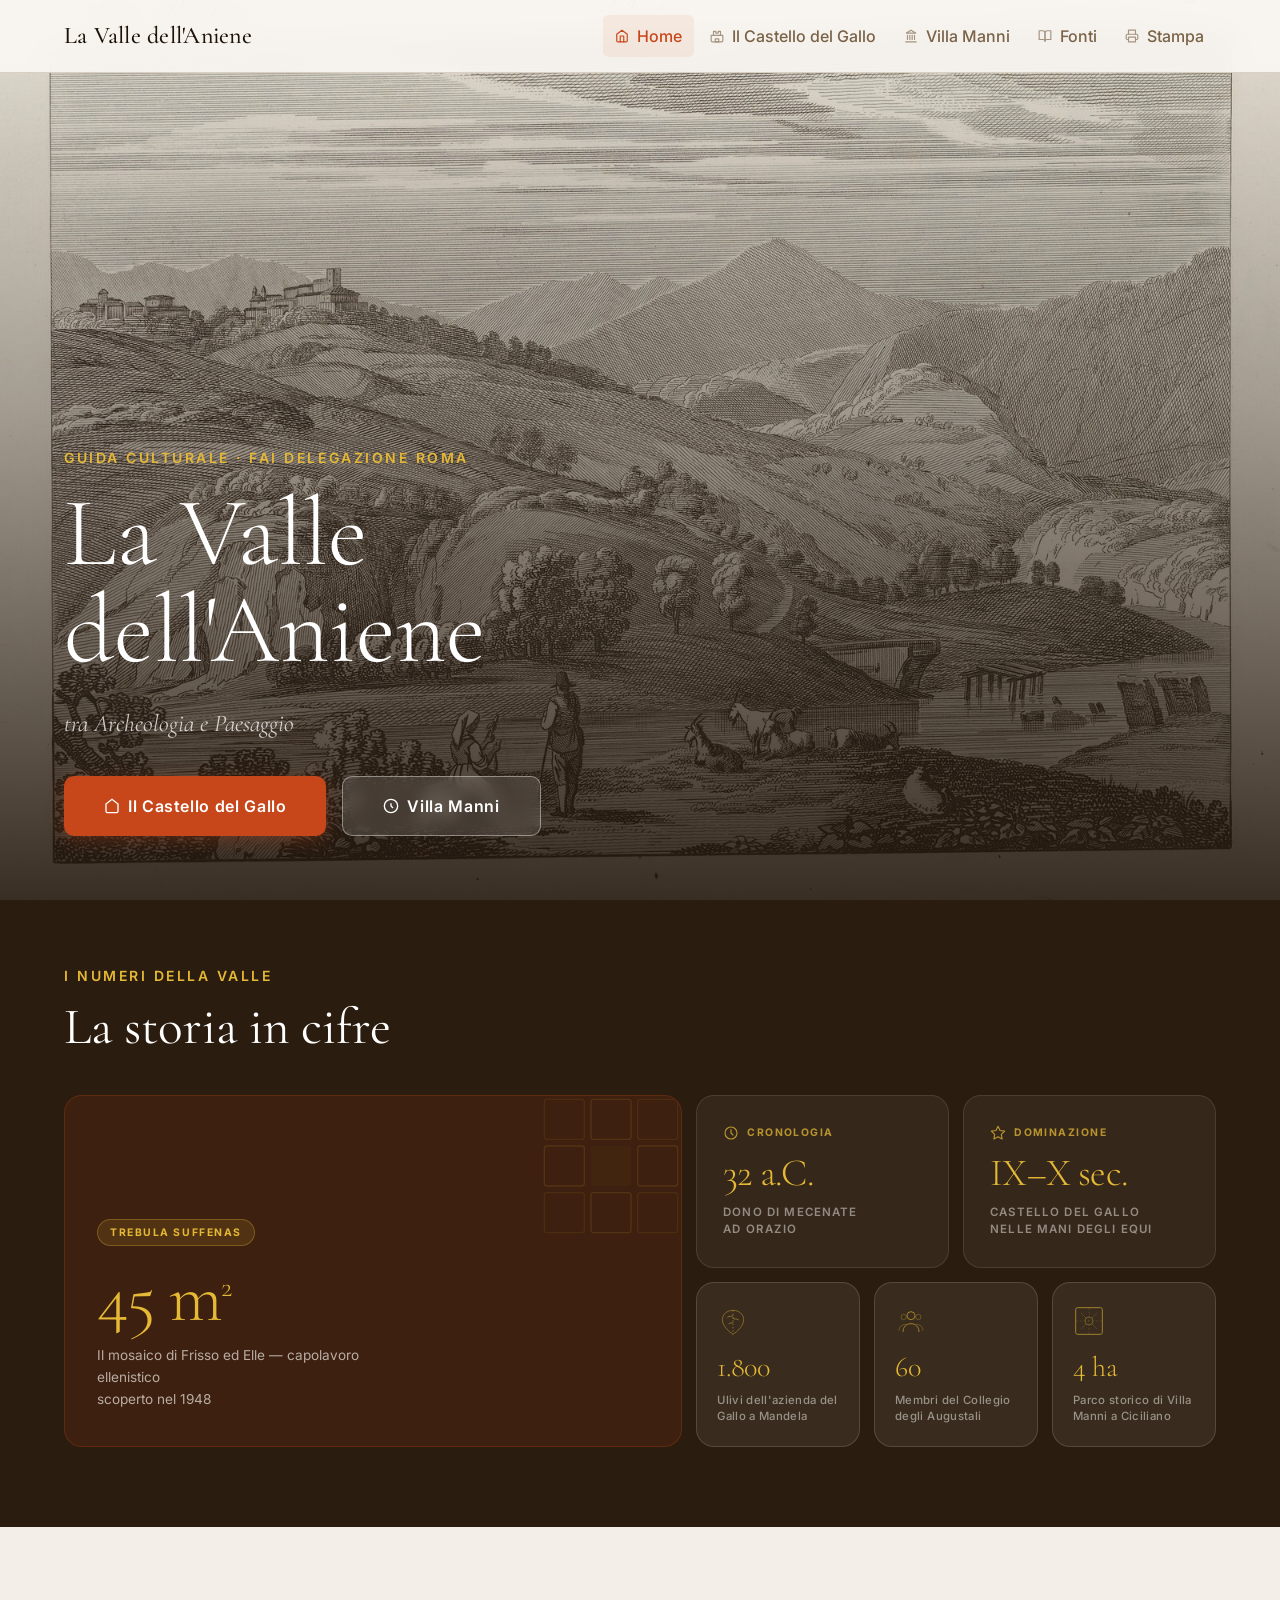
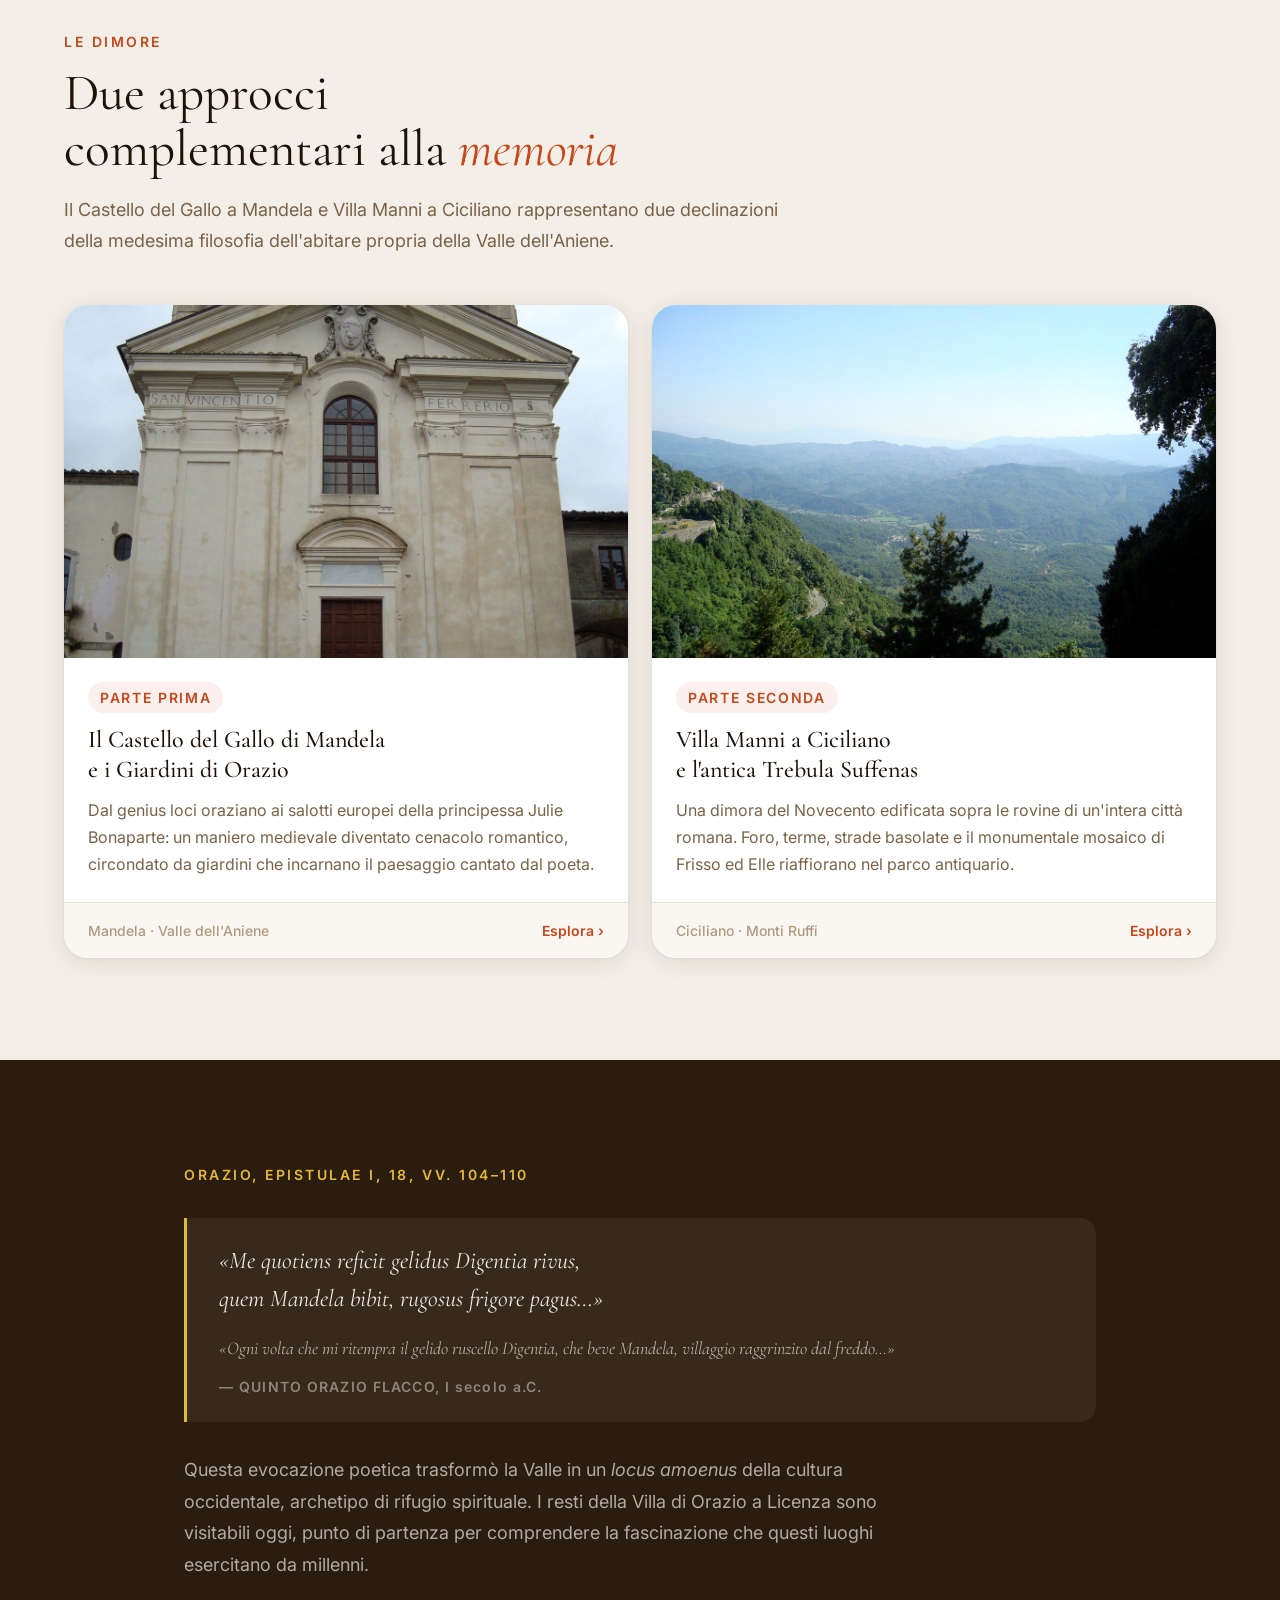
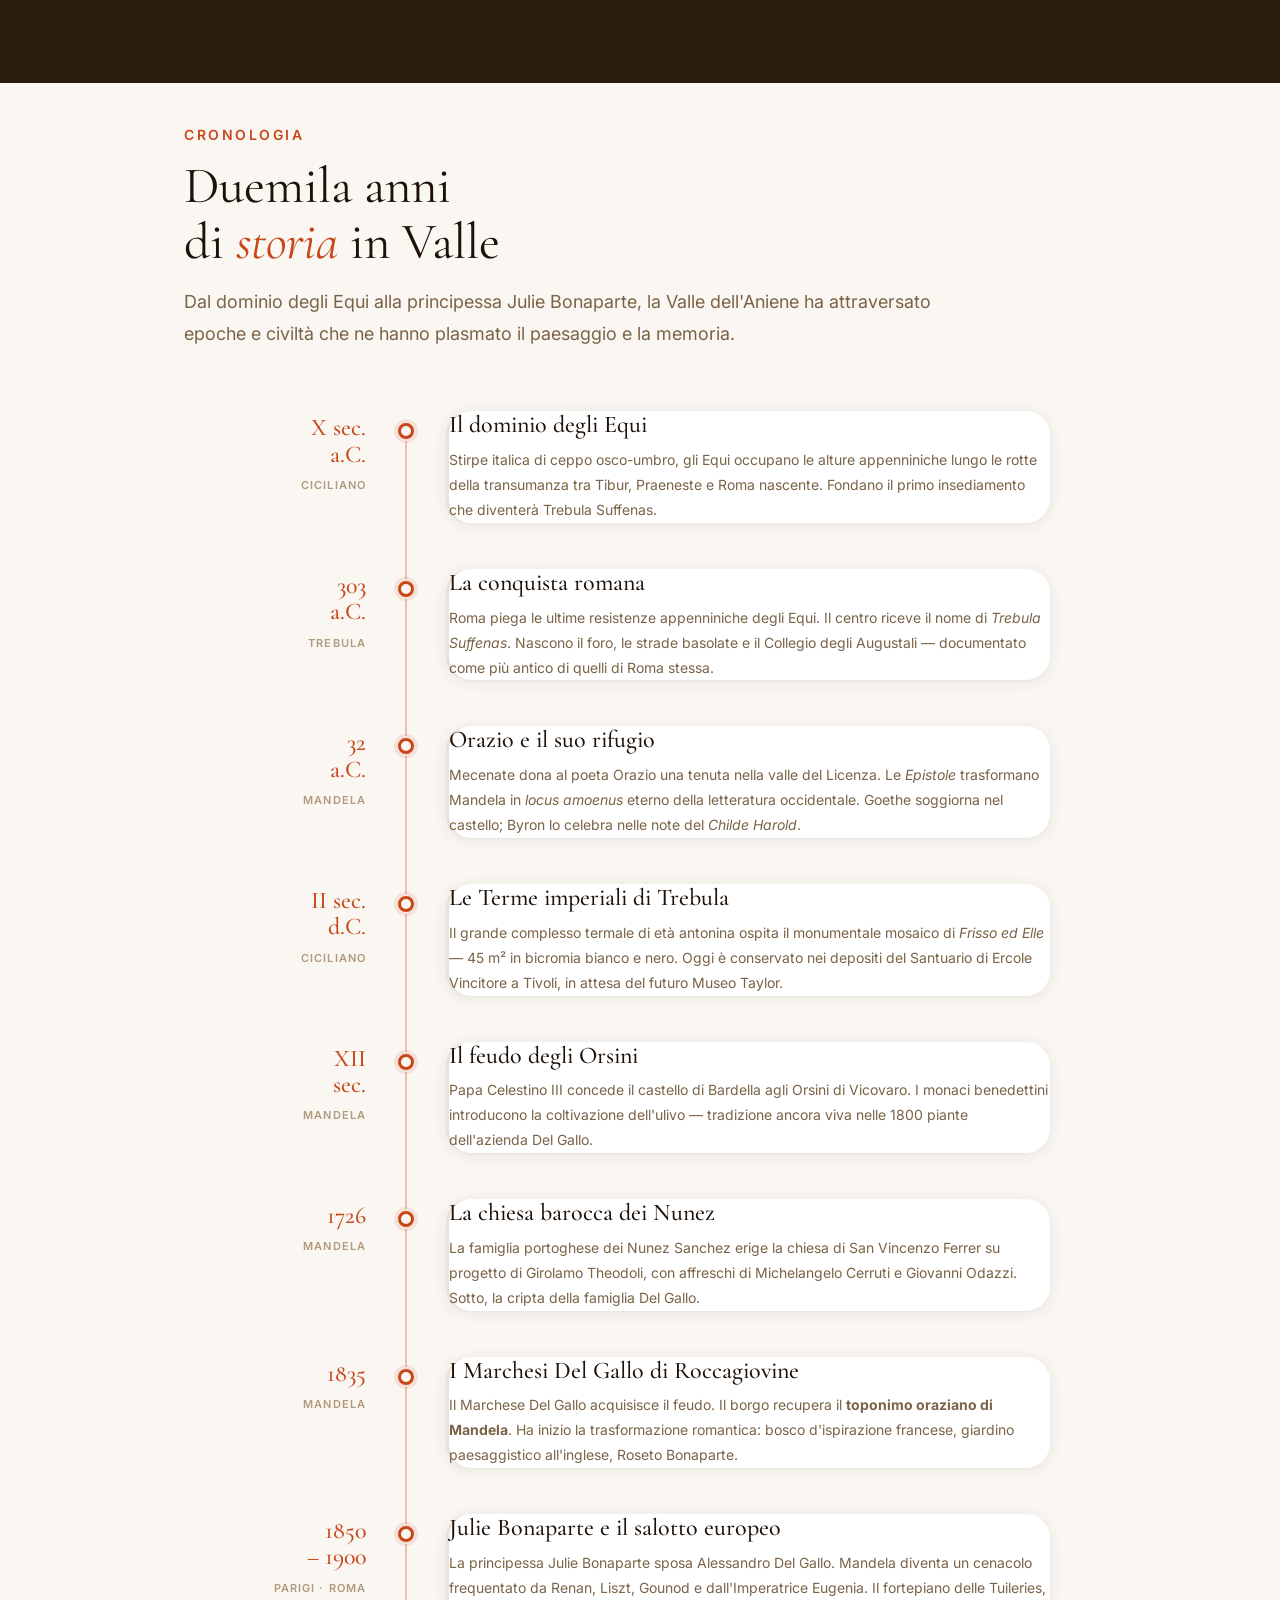
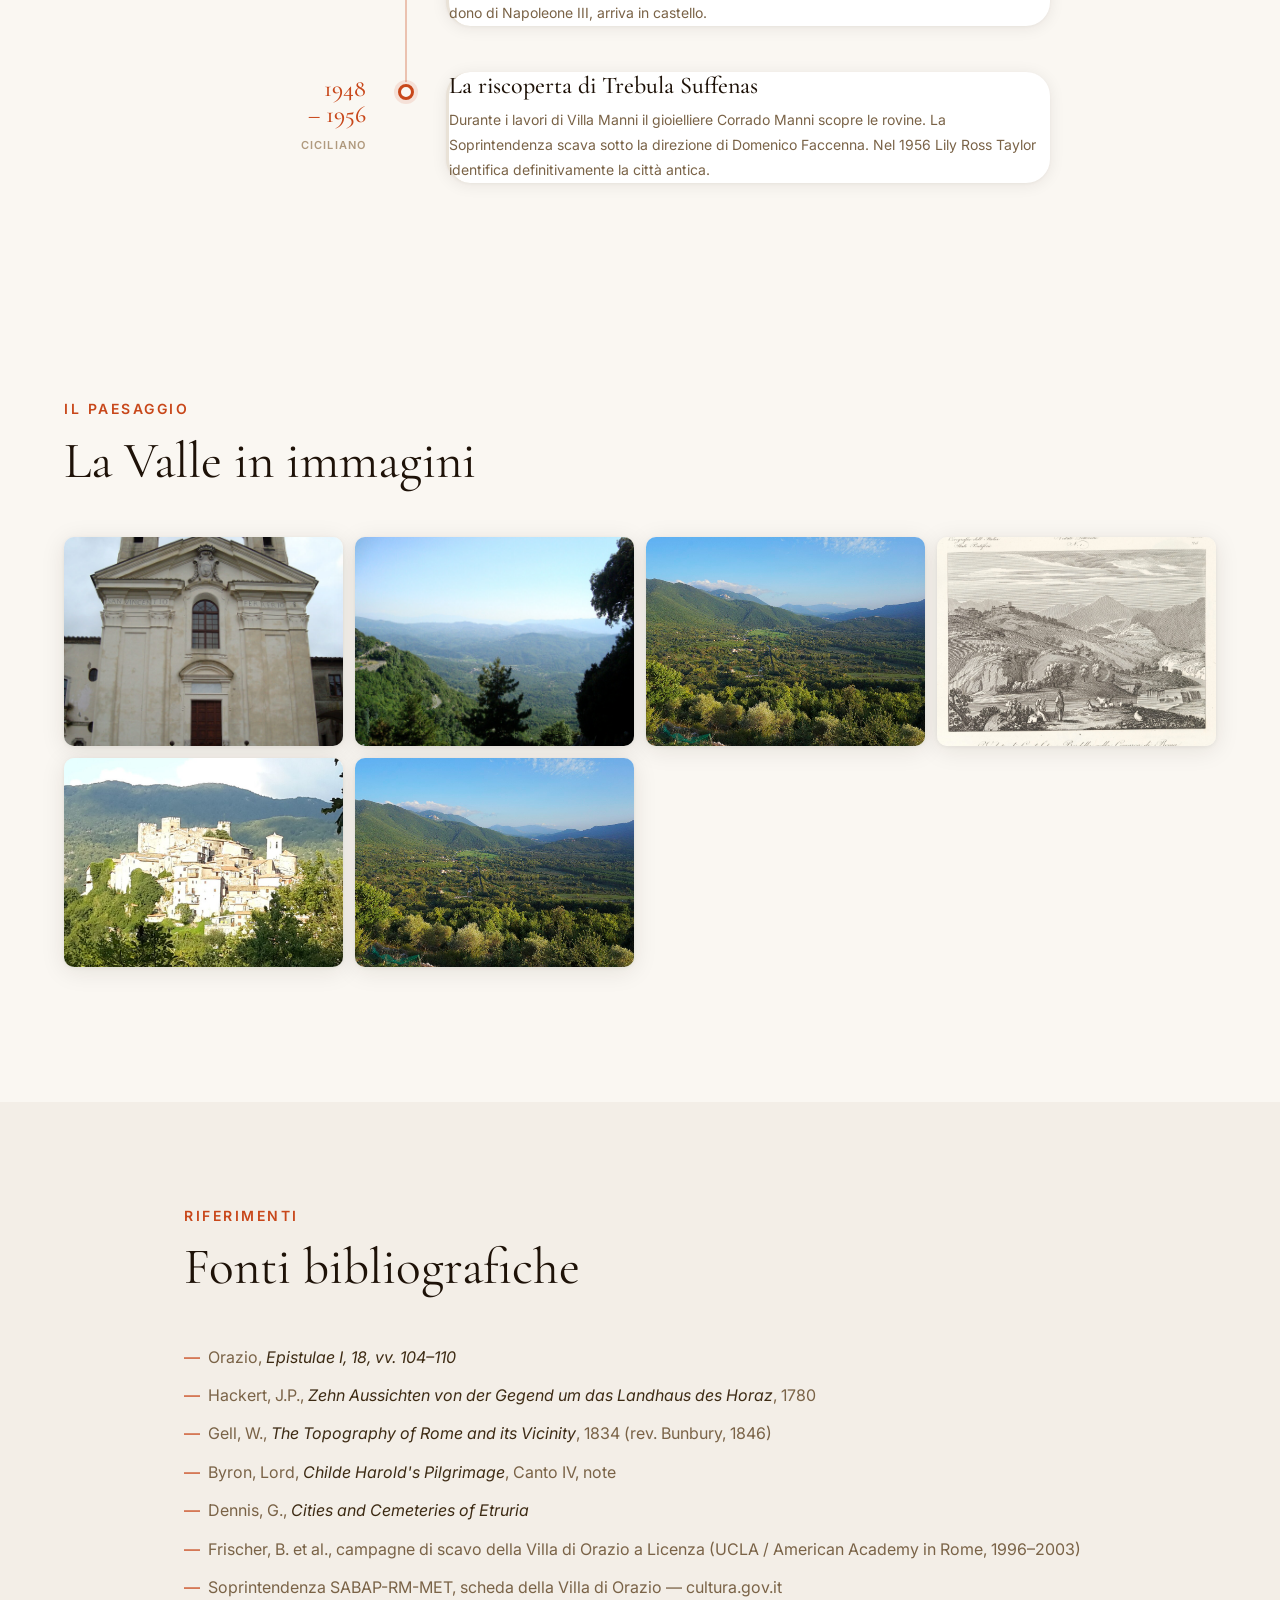
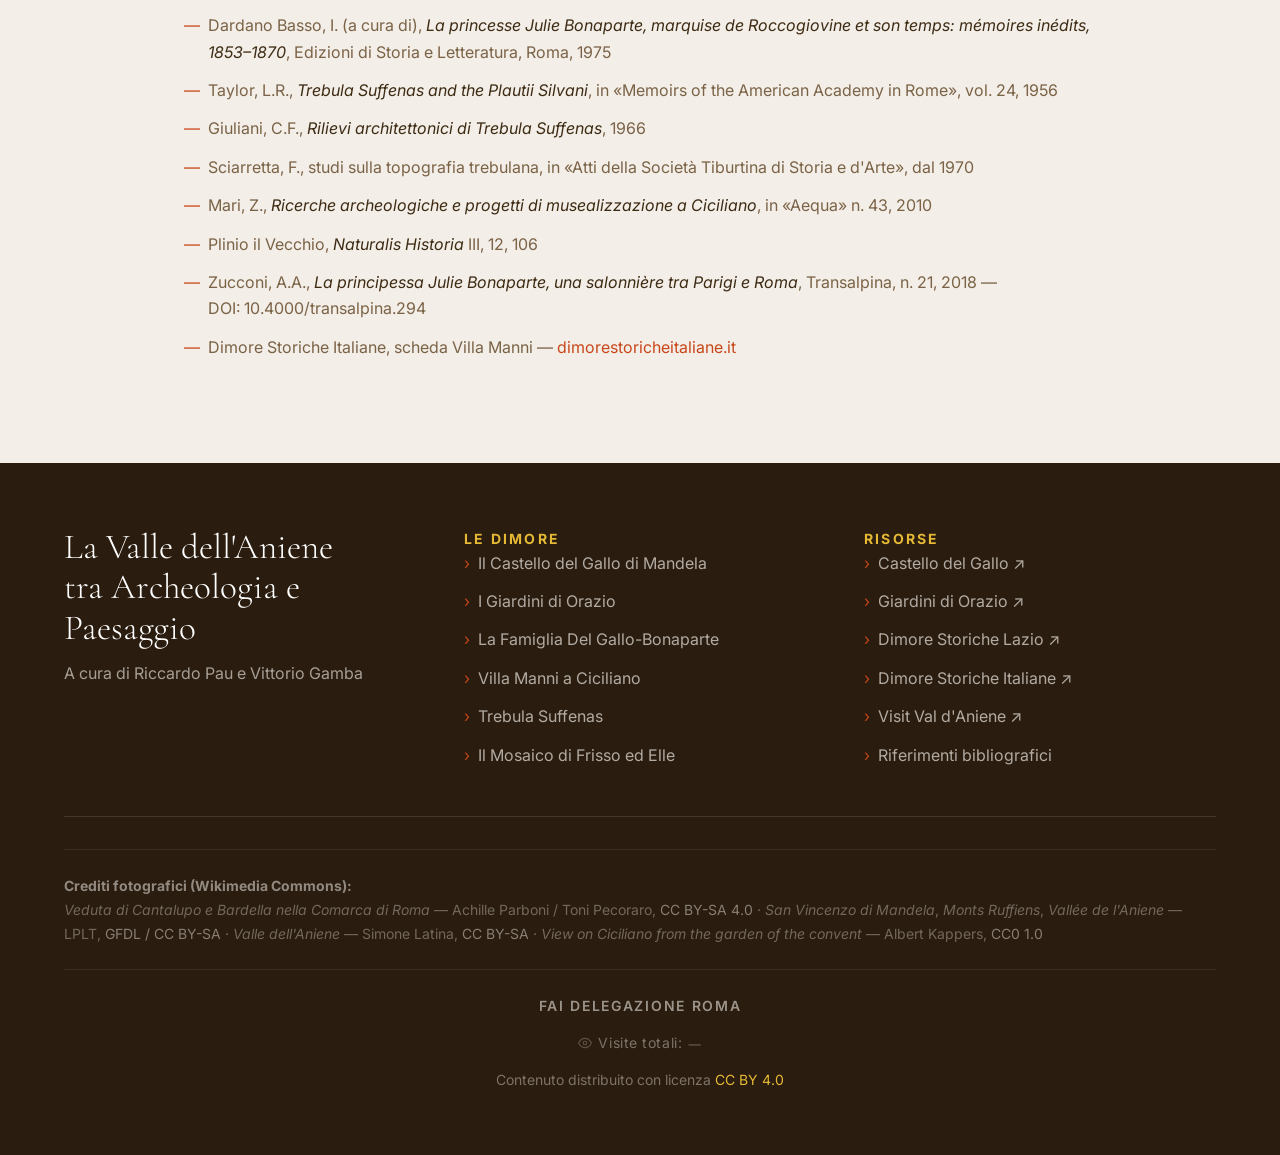
==== commit 8ec994cd: "Footer: centra FAI Delegazione Roma, visite e licenza CC HTML: - Aggiunta riga "FAI Delegazione Roma" ====
--- a/index.html
+++ b/index.html
@@ -542,13 +542,13 @@
       </p>
     </div>
     <div class="footer-bottom">
-    <div class="footer-visit-counter">
-      <span class="footer-visit-icon" aria-hidden="true">
-        <svg width="14" height="14" viewBox="0 0 24 24" fill="none" stroke="currentColor" stroke-width="2" stroke-linecap="round" stroke-linejoin="round"><path d="M1 12s4-8 11-8 11 8 11 8-4 8-11 8-11-8-11-8z"/><circle cx="12" cy="12" r="3"/></svg>
-      </span>
-      Visite totali: <span id="counter-value">…</span>
-    </div>
-      <p class="footer-copyright">© 2026 La Valle dell'Aniene. Tutti i diritti riservati.</p>
+      <p class="footer-org">FAI Delegazione Roma</p>
+      <div class="footer-visit-counter">
+        <span class="footer-visit-icon" aria-hidden="true">
+          <svg width="14" height="14" viewBox="0 0 24 24" fill="none" stroke="currentColor" stroke-width="2" stroke-linecap="round" stroke-linejoin="round"><path d="M1 12s4-8 11-8 11 8 11 8-4 8-11 8-11-8-11-8z"/><circle cx="12" cy="12" r="3"/></svg>
+        </span>
+        Visite totali: <span id="counter-value">…</span>
+      </div>
       <p class="footer-license">Contenuto distribuito con licenza <a href="https://creativecommons.org/licenses/by/4.0/deed.it" target="_blank" rel="noopener">CC BY 4.0</a></p>
     </div>
   </div>
--- a/css/style.css
+++ b/css/style.css
@@ -984,12 +984,10 @@
 .footer-visit-counter {
   display: flex;
   align-items: center;
+  justify-content: center;
   gap: 6px;
   font-size: var(--text-xs);
   color: rgba(250,247,242,0.40);
-  padding-block: var(--sp-3);
-  border-top: 1px solid rgba(250,247,242,0.06);
-  margin-bottom: var(--sp-3);
   letter-spacing: 0.04em;
 }
 .footer-visit-icon {
@@ -1007,14 +1005,20 @@
 
 .footer-bottom {
   display: flex;
-  align-items: center;
-  justify-content: space-between;
-  flex-wrap: wrap;
-  gap: var(--sp-4);
-}
-.footer-copyright {
+  flex-direction: column;
+  align-items: center;
+  text-align: center;
+  gap: var(--sp-3);
+  padding-top: var(--sp-6);
+  border-top: 1px solid rgba(250,247,242,0.08);
+  margin-top: var(--sp-6);
+}
+.footer-org {
   font-size: var(--text-xs);
-  color: rgba(250,247,242,0.40);
+  font-weight: 600;
+  letter-spacing: 0.12em;
+  text-transform: uppercase;
+  color: rgba(250,247,242,0.55);
 }
 .footer-license {
   font-size: var(--text-xs);
